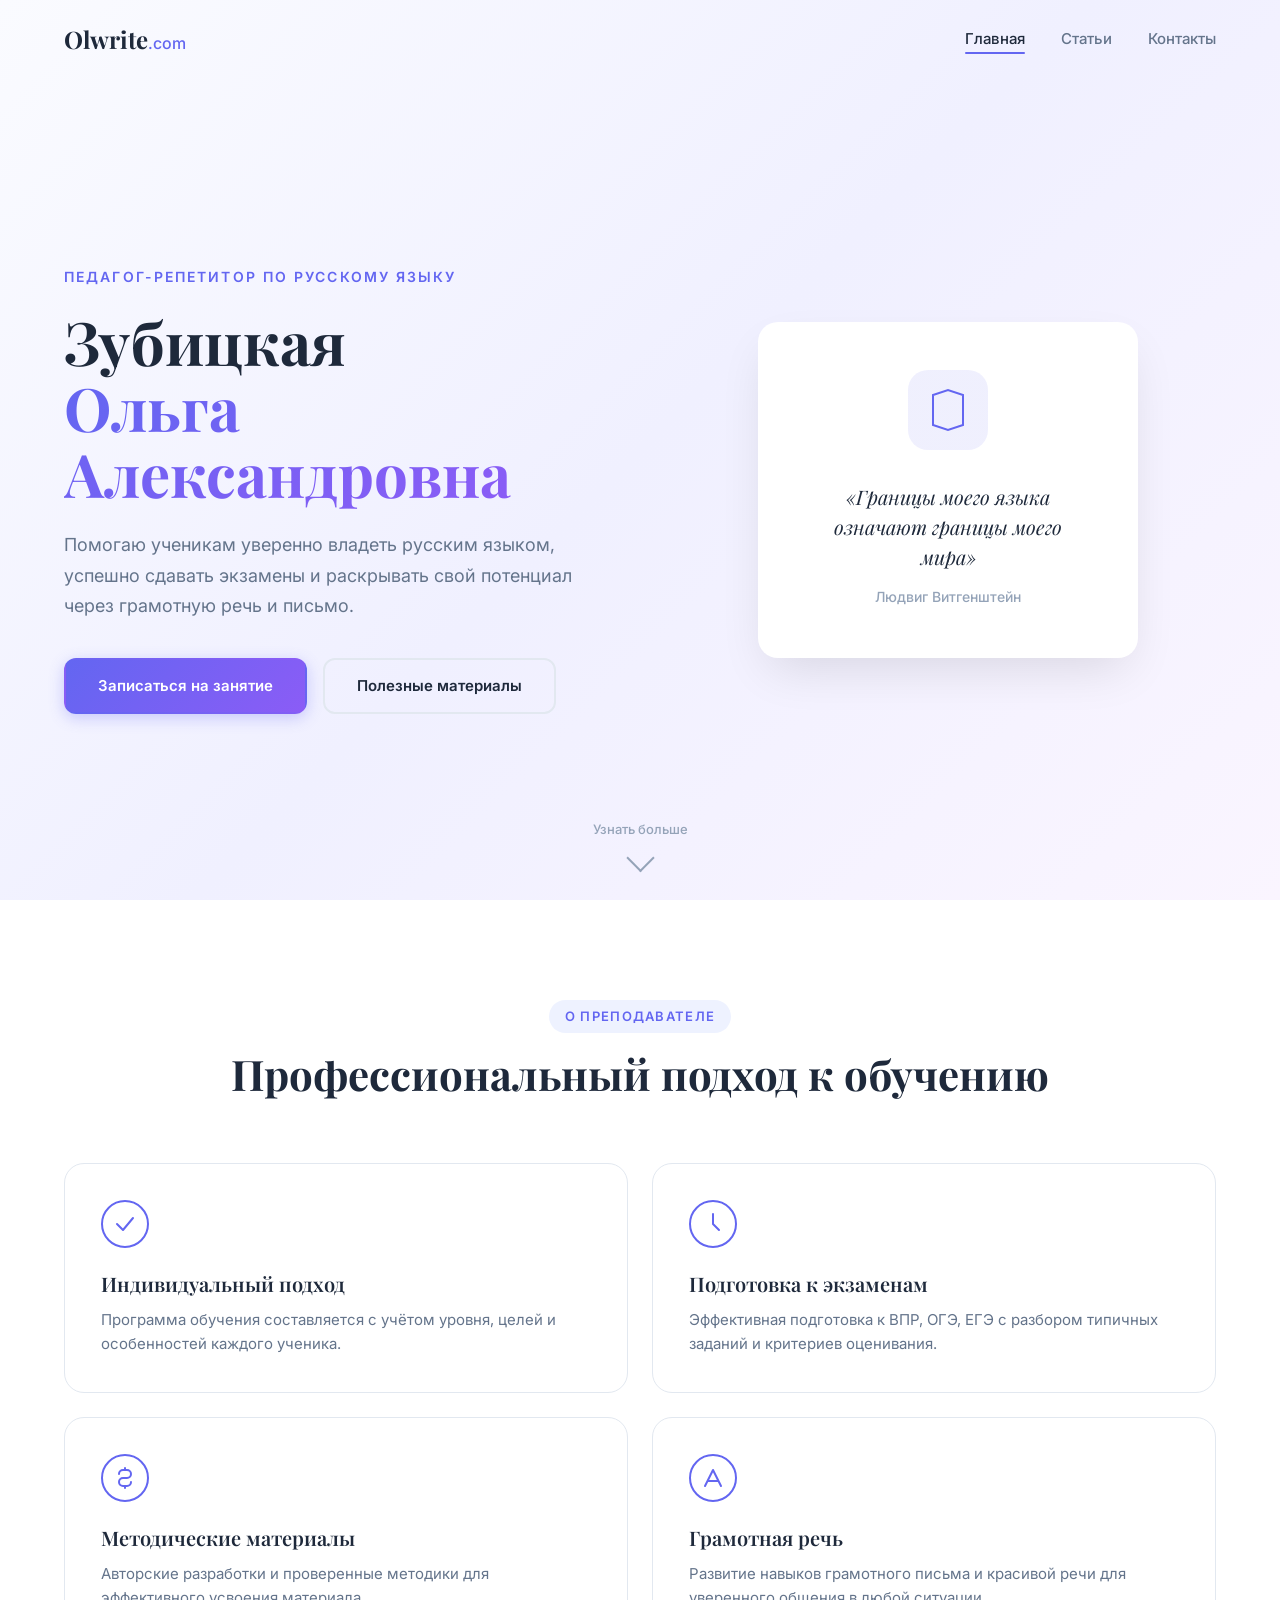
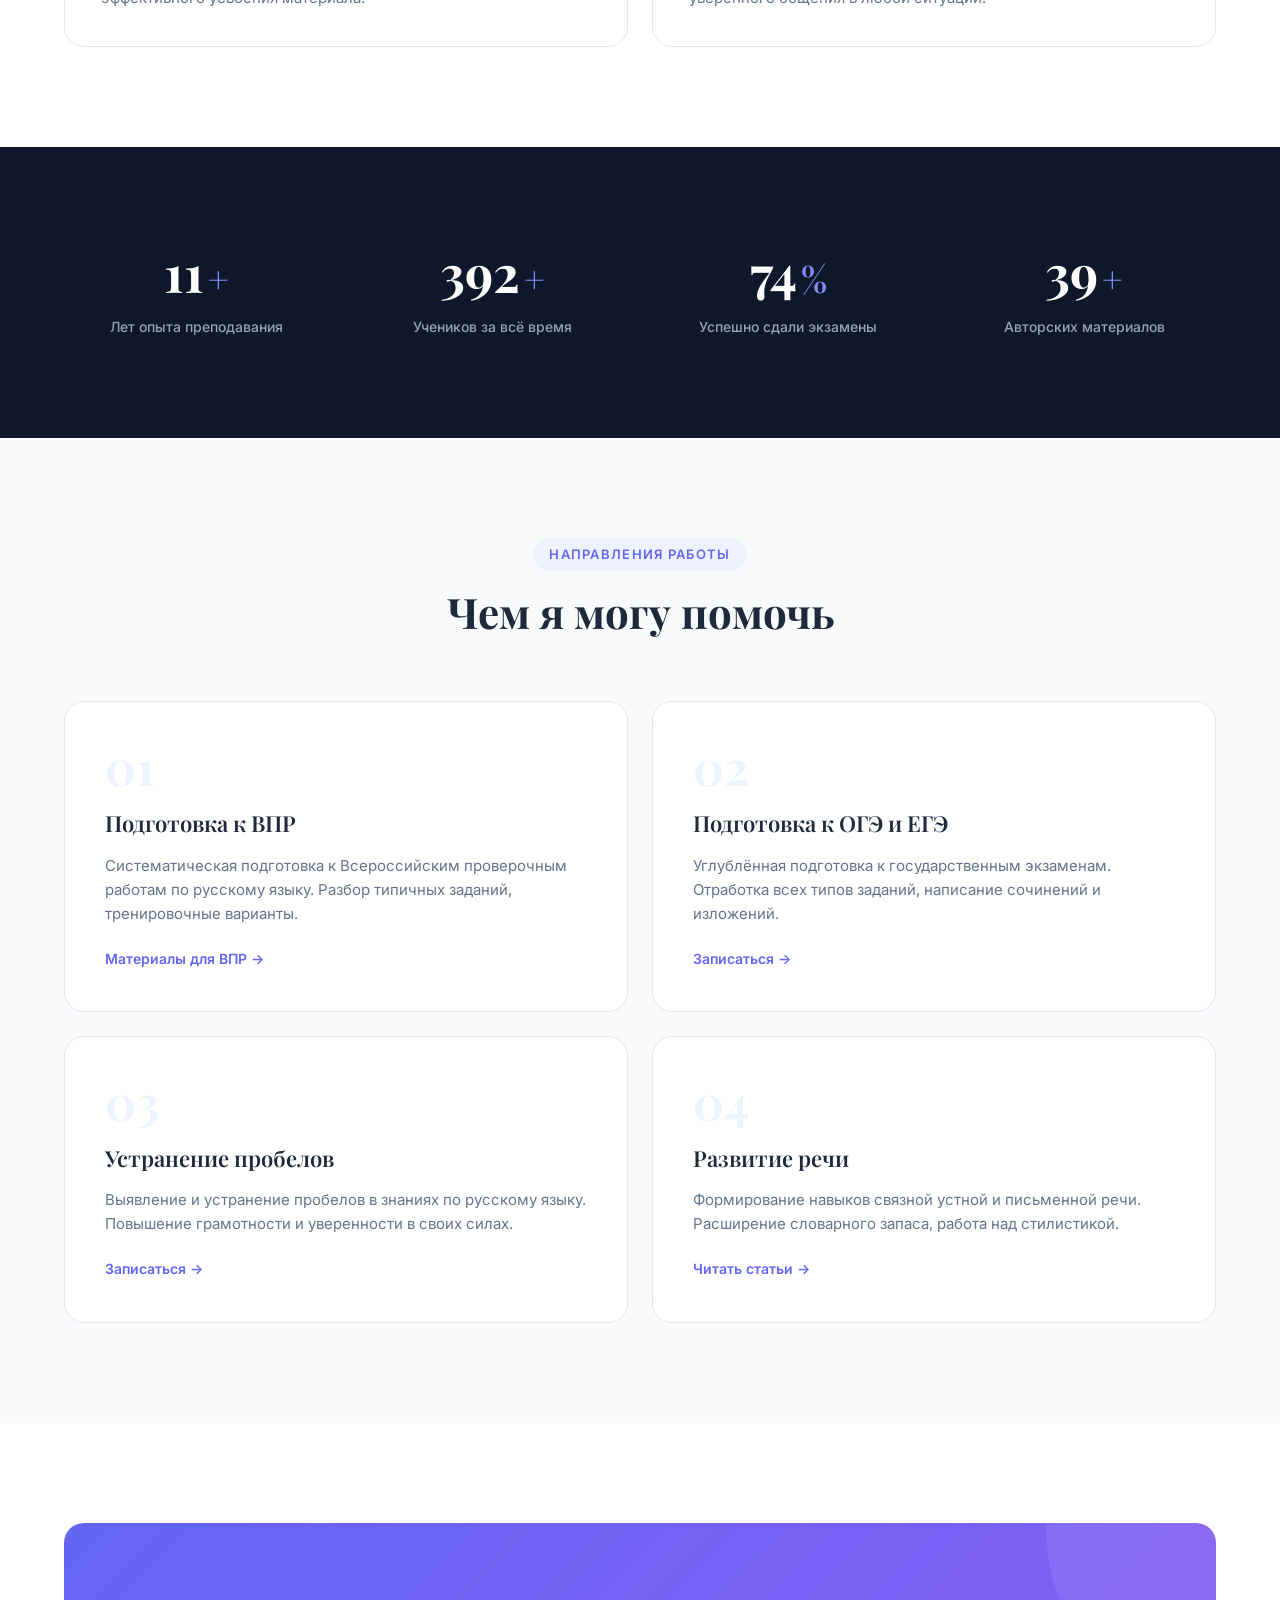
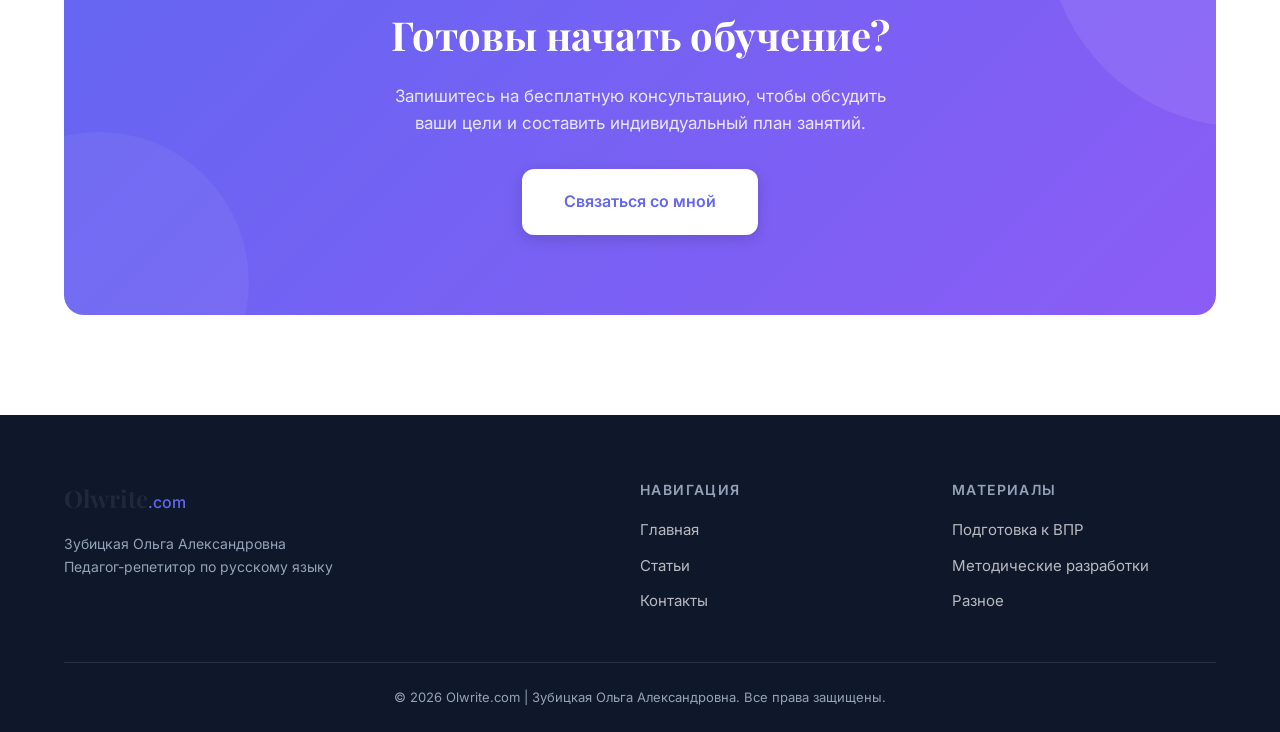
==== index.html @ feeeae1c "feat: create tutor website for Olwrite.com Landing page with hero section, about, services, stats, a" ====
<!DOCTYPE html>
<html lang="ru">
<head>
    <meta charset="UTF-8">
    <meta name="viewport" content="width=device-width, initial-scale=1.0">
    <title>Olwrite.com | Зубицкая Ольга Александровна — Репетитор по русскому языку</title>
    <meta name="description" content="Зубицкая Ольга Александровна — педагог-репетитор по русскому языку. Подготовка к ВПР, ОГЭ, ЕГЭ. Индивидуальный подход к каждому ученику.">
    <link rel="preconnect" href="https://fonts.googleapis.com">
    <link rel="preconnect" href="https://fonts.gstatic.com" crossorigin>
    <link href="https://fonts.googleapis.com/css2?family=Playfair+Display:wght@400;600;700&family=Inter:wght@300;400;500;600&display=swap" rel="stylesheet">
    <link rel="stylesheet" href="css/style.css">
</head>
<body>
    <!-- Navigation -->
    <nav class="navbar" id="navbar">
        <div class="container nav-container">
            <a href="index.html" class="logo">
                <span class="logo-text">Olwrite</span>
                <span class="logo-dot">.com</span>
            </a>
            <ul class="nav-links" id="navLinks">
                <li><a href="index.html" class="active">Главная</a></li>
                <li><a href="articles.html">Статьи</a></li>
                <li><a href="contacts.html">Контакты</a></li>
            </ul>
            <button class="burger" id="burger" aria-label="Открыть меню">
                <span></span>
                <span></span>
                <span></span>
            </button>
        </div>
    </nav>

    <!-- Hero Section -->
    <section class="hero">
        <div class="hero-particles" id="particles"></div>
        <div class="container hero-container">
            <div class="hero-content">
                <p class="hero-subtitle">Педагог-репетитор по русскому языку</p>
                <h1 class="hero-title">
                    Зубицкая<br>
                    <span class="hero-name-highlight">Ольга Александровна</span>
                </h1>
                <p class="hero-description">
                    Помогаю ученикам уверенно владеть русским языком, успешно сдавать экзамены и раскрывать свой потенциал через грамотную речь и письмо.
                </p>
                <div class="hero-buttons">
                    <a href="contacts.html" class="btn btn-primary">Записаться на занятие</a>
                    <a href="articles.html" class="btn btn-outline">Полезные материалы</a>
                </div>
            </div>
            <div class="hero-visual">
                <div class="hero-card">
                    <div class="hero-icon">
                        <svg viewBox="0 0 80 80" fill="none" xmlns="http://www.w3.org/2000/svg">
                            <rect width="80" height="80" rx="20" fill="url(#grad1)" opacity="0.1"/>
                            <path d="M25 55V25L40 20L55 25V55L40 60L25 55Z" stroke="url(#grad1)" stroke-width="2" fill="none"/>
                            <path d="M40 20V60" stroke="url(#grad1)" stroke-width="2"/>
                            <path d="M30 30H37" stroke="url(#grad1)" stroke-width="2" stroke-linecap="round"/>
                            <path d="M30 36H37" stroke="url(#grad1)" stroke-width="2" stroke-linecap="round"/>
                            <path d="M30 42H37" stroke="url(#grad1)" stroke-width="2" stroke-linecap="round"/>
                            <path d="M43 30H50" stroke="url(#grad1)" stroke-width="2" stroke-linecap="round"/>
                            <path d="M43 36H50" stroke="url(#grad1)" stroke-width="2" stroke-linecap="round"/>
                            <defs>
                                <linearGradient id="grad1" x1="0" y1="0" x2="80" y2="80">
                                    <stop offset="0%" stop-color="#6366f1"/>
                                    <stop offset="100%" stop-color="#8b5cf6"/>
                                </linearGradient>
                            </defs>
                        </svg>
                    </div>
                    <div class="hero-quote">
                        <p>&laquo;Границы моего языка означают границы моего мира&raquo;</p>
                        <cite>Людвиг Витгенштейн</cite>
                    </div>
                </div>
            </div>
        </div>
        <div class="hero-scroll">
            <span>Узнать больше</span>
            <div class="scroll-arrow"></div>
        </div>
    </section>

    <!-- About Section -->
    <section class="about section" id="about">
        <div class="container">
            <div class="section-header">
                <span class="section-tag">О преподавателе</span>
                <h2 class="section-title">Профессиональный подход к обучению</h2>
            </div>
            <div class="about-grid">
                <div class="about-card">
                    <div class="about-card-icon">
                        <svg viewBox="0 0 48 48" fill="none"><circle cx="24" cy="24" r="23" stroke="currentColor" stroke-width="2"/><path d="M16 24L22 30L32 18" stroke="currentColor" stroke-width="2" stroke-linecap="round" stroke-linejoin="round"/></svg>
                    </div>
                    <h3>Индивидуальный подход</h3>
                    <p>Программа обучения составляется с учётом уровня, целей и особенностей каждого ученика.</p>
                </div>
                <div class="about-card">
                    <div class="about-card-icon">
                        <svg viewBox="0 0 48 48" fill="none"><circle cx="24" cy="24" r="23" stroke="currentColor" stroke-width="2"/><path d="M24 14V24L30 30" stroke="currentColor" stroke-width="2" stroke-linecap="round" stroke-linejoin="round"/></svg>
                    </div>
                    <h3>Подготовка к экзаменам</h3>
                    <p>Эффективная подготовка к ВПР, ОГЭ, ЕГЭ с разбором типичных заданий и критериев оценивания.</p>
                </div>
                <div class="about-card">
                    <div class="about-card-icon">
                        <svg viewBox="0 0 48 48" fill="none"><circle cx="24" cy="24" r="23" stroke="currentColor" stroke-width="2"/><path d="M18 20C18 17.7909 19.7909 16 22 16H26C28.2091 16 30 17.7909 30 20C30 22.2091 28.2091 24 26 24H22C19.7909 24 18 25.7909 18 28C18 30.2091 19.7909 32 22 32H26C28.2091 32 30 30.2091 30 28" stroke="currentColor" stroke-width="2" stroke-linecap="round"/><path d="M24 14V16M24 32V34" stroke="currentColor" stroke-width="2" stroke-linecap="round"/></svg>
                    </div>
                    <h3>Методические материалы</h3>
                    <p>Авторские разработки и проверенные методики для эффективного усвоения материала.</p>
                </div>
                <div class="about-card">
                    <div class="about-card-icon">
                        <svg viewBox="0 0 48 48" fill="none"><circle cx="24" cy="24" r="23" stroke="currentColor" stroke-width="2"/><path d="M16 32L24 16L32 32" stroke="currentColor" stroke-width="2" stroke-linecap="round" stroke-linejoin="round"/><path d="M19 27H29" stroke="currentColor" stroke-width="2" stroke-linecap="round"/></svg>
                    </div>
                    <h3>Грамотная речь</h3>
                    <p>Развитие навыков грамотного письма и красивой речи для уверенного общения в любой ситуации.</p>
                </div>
            </div>
        </div>
    </section>

    <!-- Stats Section -->
    <section class="stats section">
        <div class="container">
            <div class="stats-grid">
                <div class="stat-item">
                    <span class="stat-number" data-target="15">0</span>
                    <span class="stat-suffix">+</span>
                    <p class="stat-label">Лет опыта преподавания</p>
                </div>
                <div class="stat-item">
                    <span class="stat-number" data-target="500">0</span>
                    <span class="stat-suffix">+</span>
                    <p class="stat-label">Учеников за всё время</p>
                </div>
                <div class="stat-item">
                    <span class="stat-number" data-target="95">0</span>
                    <span class="stat-suffix">%</span>
                    <p class="stat-label">Успешно сдали экзамены</p>
                </div>
                <div class="stat-item">
                    <span class="stat-number" data-target="50">0</span>
                    <span class="stat-suffix">+</span>
                    <p class="stat-label">Авторских материалов</p>
                </div>
            </div>
        </div>
    </section>

    <!-- Services Section -->
    <section class="services section" id="services">
        <div class="container">
            <div class="section-header">
                <span class="section-tag">Направления работы</span>
                <h2 class="section-title">Чем я могу помочь</h2>
            </div>
            <div class="services-grid">
                <div class="service-card">
                    <div class="service-number">01</div>
                    <h3>Подготовка к ВПР</h3>
                    <p>Систематическая подготовка к Всероссийским проверочным работам по русскому языку. Разбор типичных заданий, тренировочные варианты.</p>
                    <a href="articles.html?category=vpr" class="service-link">Материалы для ВПР &rarr;</a>
                </div>
                <div class="service-card">
                    <div class="service-number">02</div>
                    <h3>Подготовка к ОГЭ и ЕГЭ</h3>
                    <p>Углублённая подготовка к государственным экзаменам. Отработка всех типов заданий, написание сочинений и изложений.</p>
                    <a href="contacts.html" class="service-link">Записаться &rarr;</a>
                </div>
                <div class="service-card">
                    <div class="service-number">03</div>
                    <h3>Устранение пробелов</h3>
                    <p>Выявление и устранение пробелов в знаниях по русскому языку. Повышение грамотности и уверенности в своих силах.</p>
                    <a href="contacts.html" class="service-link">Записаться &rarr;</a>
                </div>
                <div class="service-card">
                    <div class="service-number">04</div>
                    <h3>Развитие речи</h3>
                    <p>Формирование навыков связной устной и письменной речи. Расширение словарного запаса, работа над стилистикой.</p>
                    <a href="articles.html" class="service-link">Читать статьи &rarr;</a>
                </div>
            </div>
        </div>
    </section>

    <!-- CTA Section -->
    <section class="cta section">
        <div class="container">
            <div class="cta-card">
                <h2>Готовы начать обучение?</h2>
                <p>Запишитесь на бесплатную консультацию, чтобы обсудить ваши цели и составить индивидуальный план занятий.</p>
                <a href="contacts.html" class="btn btn-primary btn-lg">Связаться со мной</a>
            </div>
        </div>
    </section>

    <!-- Footer -->
    <footer class="footer">
        <div class="container">
            <div class="footer-grid">
                <div class="footer-brand">
                    <a href="index.html" class="logo">
                        <span class="logo-text">Olwrite</span>
                        <span class="logo-dot">.com</span>
                    </a>
                    <p>Зубицкая Ольга Александровна<br>Педагог-репетитор по русскому языку</p>
                </div>
                <div class="footer-links">
                    <h4>Навигация</h4>
                    <ul>
                        <li><a href="index.html">Главная</a></li>
                        <li><a href="articles.html">Статьи</a></li>
                        <li><a href="contacts.html">Контакты</a></li>
                    </ul>
                </div>
                <div class="footer-links">
                    <h4>Материалы</h4>
                    <ul>
                        <li><a href="articles.html?category=vpr">Подготовка к ВПР</a></li>
                        <li><a href="articles.html?category=methods">Методические разработки</a></li>
                        <li><a href="articles.html?category=other">Разное</a></li>
                    </ul>
                </div>
            </div>
            <div class="footer-bottom">
                <p>&copy; 2026 Olwrite.com | Зубицкая Ольга Александровна. Все права защищены.</p>
            </div>
        </div>
    </footer>

    <script src="js/main.js"></script>
</body>
</html>
---- css/style.css ----
/* ===== CSS Variables ===== */
:root {
    --primary: #6366f1;
    --primary-dark: #4f46e5;
    --primary-light: #818cf8;
    --primary-bg: #eef2ff;
    --accent: #8b5cf6;
    --text: #1e293b;
    --text-secondary: #64748b;
    --text-light: #94a3b8;
    --bg: #ffffff;
    --bg-alt: #f8fafc;
    --bg-dark: #0f172a;
    --border: #e2e8f0;
    --border-light: #f1f5f9;
    --shadow-sm: 0 1px 2px rgba(0, 0, 0, 0.05);
    --shadow: 0 4px 6px -1px rgba(0, 0, 0, 0.07), 0 2px 4px -2px rgba(0, 0, 0, 0.05);
    --shadow-md: 0 10px 25px -3px rgba(0, 0, 0, 0.08), 0 4px 6px -4px rgba(0, 0, 0, 0.05);
    --shadow-lg: 0 20px 50px -12px rgba(0, 0, 0, 0.12);
    --radius: 12px;
    --radius-lg: 20px;
    --transition: 0.3s cubic-bezier(0.4, 0, 0.2, 1);
    --font-display: 'Playfair Display', Georgia, serif;
    --font-body: 'Inter', -apple-system, BlinkMacSystemFont, sans-serif;
}

/* ===== Reset & Base ===== */
*,
*::before,
*::after {
    margin: 0;
    padding: 0;
    box-sizing: border-box;
}

html {
    scroll-behavior: smooth;
    -webkit-font-smoothing: antialiased;
    -moz-osx-font-smoothing: grayscale;
}

body {
    font-family: var(--font-body);
    font-size: 16px;
    line-height: 1.6;
    color: var(--text);
    background: var(--bg);
    overflow-x: hidden;
}

a {
    text-decoration: none;
    color: inherit;
    transition: color var(--transition);
}

ul {
    list-style: none;
}

img {
    max-width: 100%;
    display: block;
}

/* ===== Container ===== */
.container {
    max-width: 1200px;
    margin: 0 auto;
    padding: 0 24px;
}

.section {
    padding: 100px 0;
}

/* ===== Section Header ===== */
.section-header {
    text-align: center;
    margin-bottom: 64px;
}

.section-tag {
    display: inline-block;
    font-size: 13px;
    font-weight: 600;
    letter-spacing: 0.1em;
    text-transform: uppercase;
    color: var(--primary);
    background: var(--primary-bg);
    padding: 6px 16px;
    border-radius: 100px;
    margin-bottom: 16px;
}

.section-title {
    font-family: var(--font-display);
    font-size: clamp(28px, 4vw, 42px);
    font-weight: 700;
    color: var(--text);
    line-height: 1.2;
}

/* ===== Navbar ===== */
.navbar {
    position: fixed;
    top: 0;
    left: 0;
    right: 0;
    z-index: 1000;
    padding: 20px 0;
    transition: all var(--transition);
}

.navbar.scrolled {
    background: rgba(255, 255, 255, 0.95);
    backdrop-filter: blur(20px);
    padding: 12px 0;
    box-shadow: var(--shadow-sm);
}

.nav-container {
    display: flex;
    align-items: center;
    justify-content: space-between;
}

.logo {
    display: flex;
    align-items: baseline;
    gap: 0;
}

.logo-text {
    font-family: var(--font-display);
    font-size: 24px;
    font-weight: 700;
    color: var(--text);
}

.logo-dot {
    font-family: var(--font-body);
    font-size: 16px;
    font-weight: 500;
    color: var(--primary);
}

.nav-links {
    display: flex;
    align-items: center;
    gap: 36px;
}

.nav-links a {
    font-size: 15px;
    font-weight: 500;
    color: var(--text-secondary);
    position: relative;
    padding: 4px 0;
}

.nav-links a::after {
    content: '';
    position: absolute;
    bottom: -2px;
    left: 0;
    width: 0;
    height: 2px;
    background: var(--primary);
    border-radius: 1px;
    transition: width var(--transition);
}

.nav-links a:hover,
.nav-links a.active {
    color: var(--text);
}

.nav-links a:hover::after,
.nav-links a.active::after {
    width: 100%;
}

.burger {
    display: none;
    flex-direction: column;
    gap: 5px;
    background: none;
    border: none;
    cursor: pointer;
    padding: 4px;
}

.burger span {
    display: block;
    width: 24px;
    height: 2px;
    background: var(--text);
    border-radius: 1px;
    transition: all var(--transition);
}

.burger.active span:nth-child(1) {
    transform: rotate(45deg) translate(5px, 5px);
}

.burger.active span:nth-child(2) {
    opacity: 0;
}

.burger.active span:nth-child(3) {
    transform: rotate(-45deg) translate(5px, -5px);
}

/* ===== Hero ===== */
.hero {
    min-height: 100vh;
    display: flex;
    flex-direction: column;
    justify-content: center;
    position: relative;
    overflow: hidden;
    background: linear-gradient(135deg, #fafbff 0%, #f0f0ff 50%, #faf5ff 100%);
}

.hero-particles {
    position: absolute;
    inset: 0;
    pointer-events: none;
}

.hero-container {
    display: grid;
    grid-template-columns: 1fr 1fr;
    gap: 80px;
    align-items: center;
    padding-top: 80px;
}

.hero-subtitle {
    font-size: 14px;
    font-weight: 600;
    letter-spacing: 0.15em;
    text-transform: uppercase;
    color: var(--primary);
    margin-bottom: 20px;
}

.hero-title {
    font-family: var(--font-display);
    font-size: clamp(36px, 5vw, 60px);
    font-weight: 700;
    line-height: 1.1;
    color: var(--text);
    margin-bottom: 24px;
}

.hero-name-highlight {
    background: linear-gradient(135deg, var(--primary), var(--accent));
    -webkit-background-clip: text;
    -webkit-text-fill-color: transparent;
    background-clip: text;
}

.hero-description {
    font-size: 18px;
    line-height: 1.7;
    color: var(--text-secondary);
    max-width: 520px;
    margin-bottom: 36px;
}

.hero-buttons {
    display: flex;
    gap: 16px;
    flex-wrap: wrap;
}

/* Hero Visual */
.hero-visual {
    display: flex;
    justify-content: center;
    align-items: center;
}

.hero-card {
    background: var(--bg);
    border-radius: var(--radius-lg);
    padding: 48px;
    box-shadow: var(--shadow-lg);
    text-align: center;
    max-width: 380px;
    position: relative;
}

.hero-card::before {
    content: '';
    position: absolute;
    inset: -2px;
    border-radius: calc(var(--radius-lg) + 2px);
    background: linear-gradient(135deg, var(--primary-light), var(--accent), var(--primary));
    z-index: -1;
    opacity: 0.2;
}

.hero-icon {
    margin-bottom: 24px;
}

.hero-icon svg {
    width: 80px;
    height: 80px;
    margin: 0 auto;
}

.hero-quote p {
    font-family: var(--font-display);
    font-size: 20px;
    font-style: italic;
    color: var(--text);
    line-height: 1.5;
    margin-bottom: 12px;
}

.hero-quote cite {
    font-style: normal;
    font-size: 14px;
    color: var(--text-light);
    font-weight: 500;
}

.hero-scroll {
    position: absolute;
    bottom: 32px;
    left: 50%;
    transform: translateX(-50%);
    display: flex;
    flex-direction: column;
    align-items: center;
    gap: 8px;
    color: var(--text-light);
    font-size: 13px;
    font-weight: 500;
}

.scroll-arrow {
    width: 20px;
    height: 20px;
    border-right: 2px solid var(--text-light);
    border-bottom: 2px solid var(--text-light);
    transform: rotate(45deg);
    animation: scrollBounce 2s infinite;
}

@keyframes scrollBounce {
    0%, 100% { transform: rotate(45deg) translateY(0); opacity: 1; }
    50% { transform: rotate(45deg) translateY(6px); opacity: 0.5; }
}

/* ===== Buttons ===== */
.btn {
    display: inline-flex;
    align-items: center;
    justify-content: center;
    padding: 14px 32px;
    font-size: 15px;
    font-weight: 600;
    border-radius: var(--radius);
    border: 2px solid transparent;
    cursor: pointer;
    transition: all var(--transition);
    font-family: var(--font-body);
}

.btn-primary {
    background: linear-gradient(135deg, var(--primary), var(--accent));
    color: #fff;
    border-color: transparent;
    box-shadow: 0 4px 15px rgba(99, 102, 241, 0.3);
}

.btn-primary:hover {
    transform: translateY(-2px);
    box-shadow: 0 8px 25px rgba(99, 102, 241, 0.4);
}

.btn-outline {
    background: transparent;
    color: var(--text);
    border-color: var(--border);
}

.btn-outline:hover {
    border-color: var(--primary);
    color: var(--primary);
    background: var(--primary-bg);
}

.btn-lg {
    padding: 18px 40px;
    font-size: 16px;
}

.btn-full {
    width: 100%;
}

/* ===== About Section ===== */
.about-grid {
    display: grid;
    grid-template-columns: repeat(2, 1fr);
    gap: 24px;
}

.about-card {
    background: var(--bg);
    border: 1px solid var(--border);
    border-radius: var(--radius-lg);
    padding: 36px;
    transition: all var(--transition);
}

.about-card:hover {
    border-color: var(--primary-light);
    box-shadow: var(--shadow-md);
    transform: translateY(-4px);
}

.about-card-icon {
    width: 48px;
    height: 48px;
    color: var(--primary);
    margin-bottom: 20px;
}

.about-card-icon svg {
    width: 100%;
    height: 100%;
}

.about-card h3 {
    font-family: var(--font-display);
    font-size: 20px;
    font-weight: 600;
    margin-bottom: 8px;
    color: var(--text);
}

.about-card p {
    font-size: 15px;
    color: var(--text-secondary);
    line-height: 1.6;
}

/* ===== Stats Section ===== */
.stats {
    background: var(--bg-dark);
    padding: 80px 0;
}

.stats-grid {
    display: grid;
    grid-template-columns: repeat(4, 1fr);
    gap: 32px;
    text-align: center;
}

.stat-item {
    padding: 20px;
}

.stat-number {
    font-family: var(--font-display);
    font-size: clamp(36px, 4vw, 56px);
    font-weight: 700;
    color: #fff;
    line-height: 1;
}

.stat-suffix {
    font-family: var(--font-display);
    font-size: clamp(24px, 3vw, 36px);
    font-weight: 700;
    color: var(--primary-light);
}

.stat-label {
    font-size: 14px;
    color: var(--text-light);
    margin-top: 8px;
    font-weight: 500;
}

/* ===== Services Section ===== */
.services {
    background: var(--bg-alt);
}

.services-grid {
    display: grid;
    grid-template-columns: repeat(2, 1fr);
    gap: 24px;
}

.service-card {
    background: var(--bg);
    border-radius: var(--radius-lg);
    padding: 40px;
    position: relative;
    overflow: hidden;
    transition: all var(--transition);
    border: 1px solid var(--border);
}

.service-card:hover {
    box-shadow: var(--shadow-md);
    transform: translateY(-4px);
    border-color: var(--primary-light);
}

.service-number {
    font-family: var(--font-display);
    font-size: 48px;
    font-weight: 700;
    color: var(--primary-bg);
    line-height: 1;
    margin-bottom: 16px;
}

.service-card:hover .service-number {
    color: var(--primary-light);
}

.service-card h3 {
    font-family: var(--font-display);
    font-size: 22px;
    font-weight: 600;
    margin-bottom: 12px;
    color: var(--text);
}

.service-card p {
    font-size: 15px;
    color: var(--text-secondary);
    line-height: 1.6;
    margin-bottom: 20px;
}

.service-link {
    font-size: 14px;
    font-weight: 600;
    color: var(--primary);
    transition: color var(--transition);
}

.service-link:hover {
    color: var(--primary-dark);
}

/* ===== CTA Section ===== */
.cta {
    padding: 100px 0;
}

.cta-card {
    background: linear-gradient(135deg, var(--primary), var(--accent));
    border-radius: var(--radius-lg);
    padding: 80px;
    text-align: center;
    position: relative;
    overflow: hidden;
}

.cta-card::before {
    content: '';
    position: absolute;
    top: -50%;
    right: -20%;
    width: 400px;
    height: 400px;
    background: rgba(255, 255, 255, 0.08);
    border-radius: 50%;
}

.cta-card::after {
    content: '';
    position: absolute;
    bottom: -30%;
    left: -10%;
    width: 300px;
    height: 300px;
    background: rgba(255, 255, 255, 0.05);
    border-radius: 50%;
}

.cta-card h2 {
    font-family: var(--font-display);
    font-size: clamp(28px, 4vw, 40px);
    font-weight: 700;
    color: #fff;
    margin-bottom: 16px;
    position: relative;
    z-index: 1;
}

.cta-card p {
    font-size: 17px;
    color: rgba(255, 255, 255, 0.85);
    max-width: 500px;
    margin: 0 auto 32px;
    position: relative;
    z-index: 1;
}

.cta-card .btn-primary {
    background: #fff;
    color: var(--primary);
    box-shadow: 0 4px 15px rgba(0, 0, 0, 0.15);
    position: relative;
    z-index: 1;
}

.cta-card .btn-primary:hover {
    transform: translateY(-2px);
    box-shadow: 0 8px 25px rgba(0, 0, 0, 0.2);
}

/* ===== Page Header ===== */
.page-header {
    padding: 160px 0 60px;
    background: linear-gradient(135deg, #fafbff 0%, #f0f0ff 50%, #faf5ff 100%);
    text-align: center;
}

.page-title {
    font-family: var(--font-display);
    font-size: clamp(32px, 5vw, 52px);
    font-weight: 700;
    color: var(--text);
    margin-bottom: 16px;
}

.page-description {
    font-size: 18px;
    color: var(--text-secondary);
    max-width: 600px;
    margin: 0 auto;
}

/* ===== Filter Bar ===== */
.filter-bar {
    display: flex;
    gap: 8px;
    flex-wrap: wrap;
    justify-content: center;
    margin-bottom: 48px;
}

.filter-btn {
    padding: 10px 24px;
    font-size: 14px;
    font-weight: 500;
    border: 1px solid var(--border);
    border-radius: 100px;
    background: var(--bg);
    color: var(--text-secondary);
    cursor: pointer;
    transition: all var(--transition);
    font-family: var(--font-body);
}

.filter-btn:hover {
    border-color: var(--primary-light);
    color: var(--primary);
}

.filter-btn.active {
    background: var(--primary);
    color: #fff;
    border-color: var(--primary);
}

/* ===== Articles Grid ===== */
.articles-grid {
    display: grid;
    grid-template-columns: repeat(3, 1fr);
    gap: 24px;
}

.article-card {
    background: var(--bg);
    border: 1px solid var(--border);
    border-radius: var(--radius-lg);
    overflow: hidden;
    transition: all var(--transition);
}

.article-card:hover {
    box-shadow: var(--shadow-md);
    transform: translateY(-4px);
    border-color: var(--primary-light);
}

.article-card.hidden {
    display: none;
}

.article-card-image {
    height: 180px;
    background: linear-gradient(135deg, var(--primary-bg), #faf5ff);
    display: flex;
    align-items: center;
    justify-content: center;
}

.article-placeholder-icon {
    width: 48px;
    height: 48px;
    color: var(--primary-light);
}

.article-placeholder-icon svg {
    width: 100%;
    height: 100%;
}

.article-card-body {
    padding: 24px;
}

.article-tag {
    display: inline-block;
    font-size: 12px;
    font-weight: 600;
    padding: 4px 12px;
    border-radius: 100px;
    margin-bottom: 12px;
}

.tag-vpr {
    background: #dbeafe;
    color: #1d4ed8;
}

.tag-methods {
    background: #dcfce7;
    color: #15803d;
}

.tag-other {
    background: #fef3c7;
    color: #b45309;
}

.article-card-body h3 {
    font-family: var(--font-display);
    font-size: 18px;
    font-weight: 600;
    margin-bottom: 8px;
    line-height: 1.3;
    color: var(--text);
}

.article-card-body p {
    font-size: 14px;
    color: var(--text-secondary);
    line-height: 1.6;
    margin-bottom: 16px;
}

.article-meta {
    display: flex;
    justify-content: space-between;
    font-size: 13px;
    color: var(--text-light);
}

/* Articles Empty */
.articles-empty {
    text-align: center;
    padding: 80px 0;
}

.empty-icon {
    width: 64px;
    height: 64px;
    color: var(--text-light);
    margin: 0 auto 16px;
}

.articles-empty p {
    font-size: 16px;
    color: var(--text-secondary);
}

/* ===== Contacts ===== */
.contacts-grid {
    display: grid;
    grid-template-columns: 1fr 1fr;
    gap: 48px;
    align-items: start;
}

.contact-info {
    display: flex;
    flex-direction: column;
    gap: 20px;
}

.contact-card {
    display: flex;
    gap: 20px;
    padding: 28px;
    background: var(--bg-alt);
    border-radius: var(--radius);
    border: 1px solid var(--border-light);
    transition: all var(--transition);
}

.contact-card:hover {
    border-color: var(--primary-light);
    box-shadow: var(--shadow);
}

.contact-card-icon {
    width: 48px;
    height: 48px;
    min-width: 48px;
    color: var(--primary);
}

.contact-card-icon svg {
    width: 100%;
    height: 100%;
}

.contact-card h3 {
    font-size: 16px;
    font-weight: 600;
    margin-bottom: 4px;
    color: var(--text);
}

.contact-card p {
    font-size: 15px;
    color: var(--text-secondary);
}

.contact-link {
    font-size: 15px;
    color: var(--primary);
    font-weight: 500;
}

.contact-link:hover {
    color: var(--primary-dark);
}

.contact-note {
    font-size: 13px !important;
    color: var(--text-light) !important;
    margin-top: 2px;
}

/* Contact Form */
.contact-form-wrapper {
    background: var(--bg);
    border: 1px solid var(--border);
    border-radius: var(--radius-lg);
    padding: 40px;
}

.contact-form-wrapper h2 {
    font-family: var(--font-display);
    font-size: 28px;
    font-weight: 700;
    margin-bottom: 8px;
}

.form-subtitle {
    font-size: 15px;
    color: var(--text-secondary);
    margin-bottom: 32px;
}

.form-group {
    margin-bottom: 20px;
}

.form-row {
    display: grid;
    grid-template-columns: 1fr 1fr;
    gap: 16px;
}

.form-group label {
    display: block;
    font-size: 14px;
    font-weight: 500;
    color: var(--text);
    margin-bottom: 6px;
}

.form-group input,
.form-group select,
.form-group textarea {
    width: 100%;
    padding: 12px 16px;
    font-size: 15px;
    font-family: var(--font-body);
    color: var(--text);
    background: var(--bg-alt);
    border: 1px solid var(--border);
    border-radius: var(--radius);
    transition: all var(--transition);
    outline: none;
}

.form-group input:focus,
.form-group select:focus,
.form-group textarea:focus {
    border-color: var(--primary);
    box-shadow: 0 0 0 3px var(--primary-bg);
}

.form-group textarea {
    resize: vertical;
    min-height: 100px;
}

.form-group select {
    cursor: pointer;
    appearance: none;
    background-image: url("data:image/svg+xml,%3Csvg xmlns='http://www.w3.org/2000/svg' width='16' height='16' viewBox='0 0 16 16'%3E%3Cpath fill='%2364748b' d='M4 6l4 4 4-4'/%3E%3C/svg%3E");
    background-repeat: no-repeat;
    background-position: right 12px center;
    padding-right: 36px;
}

.form-success {
    text-align: center;
    padding: 40px 0;
}

.success-icon {
    width: 64px;
    height: 64px;
    color: #22c55e;
    margin: 0 auto 16px;
}

.success-icon svg {
    width: 100%;
    height: 100%;
}

.form-success h3 {
    font-family: var(--font-display);
    font-size: 24px;
    margin-bottom: 8px;
}

.form-success p {
    color: var(--text-secondary);
}

/* ===== Footer ===== */
.footer {
    background: var(--bg-dark);
    color: #fff;
    padding: 64px 0 0;
}

.footer-grid {
    display: grid;
    grid-template-columns: 2fr 1fr 1fr;
    gap: 48px;
    padding-bottom: 48px;
    border-bottom: 1px solid rgba(255, 255, 255, 0.1);
}

.footer-brand p {
    font-size: 14px;
    color: var(--text-light);
    margin-top: 16px;
    line-height: 1.6;
}

.footer-links h4 {
    font-size: 14px;
    font-weight: 600;
    text-transform: uppercase;
    letter-spacing: 0.1em;
    color: var(--text-light);
    margin-bottom: 16px;
}

.footer-links ul {
    display: flex;
    flex-direction: column;
    gap: 10px;
}

.footer-links a {
    font-size: 15px;
    color: rgba(255, 255, 255, 0.7);
    transition: color var(--transition);
}

.footer-links a:hover {
    color: #fff;
}

.footer-bottom {
    padding: 24px 0;
    text-align: center;
}

.footer-bottom p {
    font-size: 13px;
    color: var(--text-light);
}

/* ===== Animations ===== */
.fade-in {
    opacity: 0;
    transform: translateY(30px);
    transition: opacity 0.6s ease-out, transform 0.6s ease-out;
}

.fade-in.visible {
    opacity: 1;
    transform: translateY(0);
}

/* ===== Responsive ===== */
@media (max-width: 1024px) {
    .hero-container {
        grid-template-columns: 1fr;
        gap: 48px;
        text-align: center;
    }

    .hero-description {
        margin-left: auto;
        margin-right: auto;
    }

    .hero-buttons {
        justify-content: center;
    }

    .stats-grid {
        grid-template-columns: repeat(2, 1fr);
    }

    .articles-grid {
        grid-template-columns: repeat(2, 1fr);
    }

    .contacts-grid {
        grid-template-columns: 1fr;
    }

    .footer-grid {
        grid-template-columns: 1fr 1fr;
    }
}

@media (max-width: 768px) {
    .section {
        padding: 64px 0;
    }

    .nav-links {
        position: fixed;
        top: 0;
        right: -100%;
        width: 280px;
        height: 100vh;
        background: var(--bg);
        flex-direction: column;
        justify-content: center;
        gap: 24px;
        padding: 40px;
        box-shadow: var(--shadow-lg);
        transition: right var(--transition);
    }

    .nav-links.open {
        right: 0;
    }

    .nav-links a {
        font-size: 18px;
    }

    .burger {
        display: flex;
        z-index: 1001;
    }

    .about-grid {
        grid-template-columns: 1fr;
    }

    .services-grid {
        grid-template-columns: 1fr;
    }

    .articles-grid {
        grid-template-columns: 1fr;
    }

    .stats-grid {
        grid-template-columns: repeat(2, 1fr);
        gap: 16px;
    }

    .cta-card {
        padding: 48px 24px;
    }

    .hero-card {
        padding: 32px;
    }

    .hero-scroll {
        display: none;
    }

    .filter-bar {
        gap: 6px;
    }

    .filter-btn {
        padding: 8px 16px;
        font-size: 13px;
    }

    .form-row {
        grid-template-columns: 1fr;
    }

    .footer-grid {
        grid-template-columns: 1fr;
        gap: 32px;
    }

    .contact-form-wrapper {
        padding: 28px;
    }

    .page-header {
        padding: 120px 0 40px;
    }
}

@media (max-width: 480px) {
    .hero-title {
        font-size: 32px;
    }

    .hero-buttons {
        flex-direction: column;
        align-items: center;
    }

    .btn {
        width: 100%;
        text-align: center;
    }

    .stats-grid {
        grid-template-columns: 1fr 1fr;
    }

    .stat-item {
        padding: 12px;
    }
}
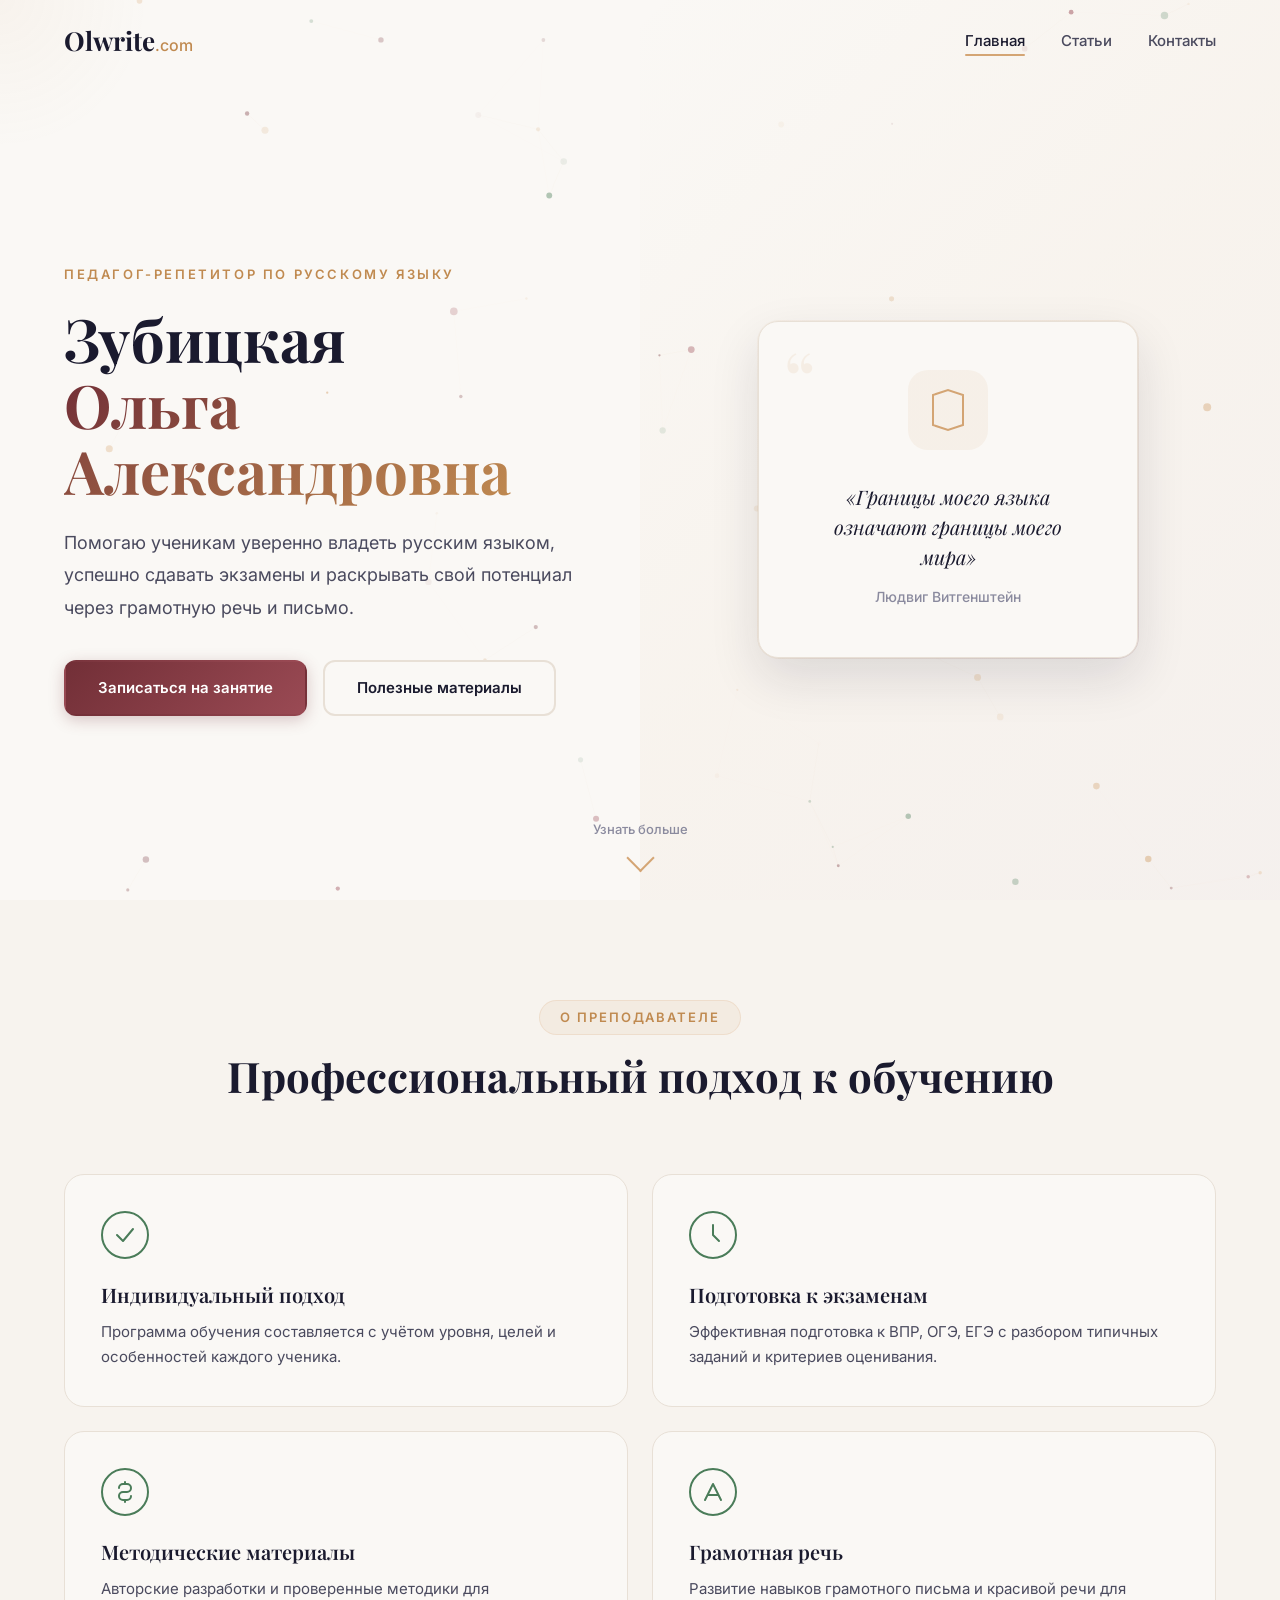
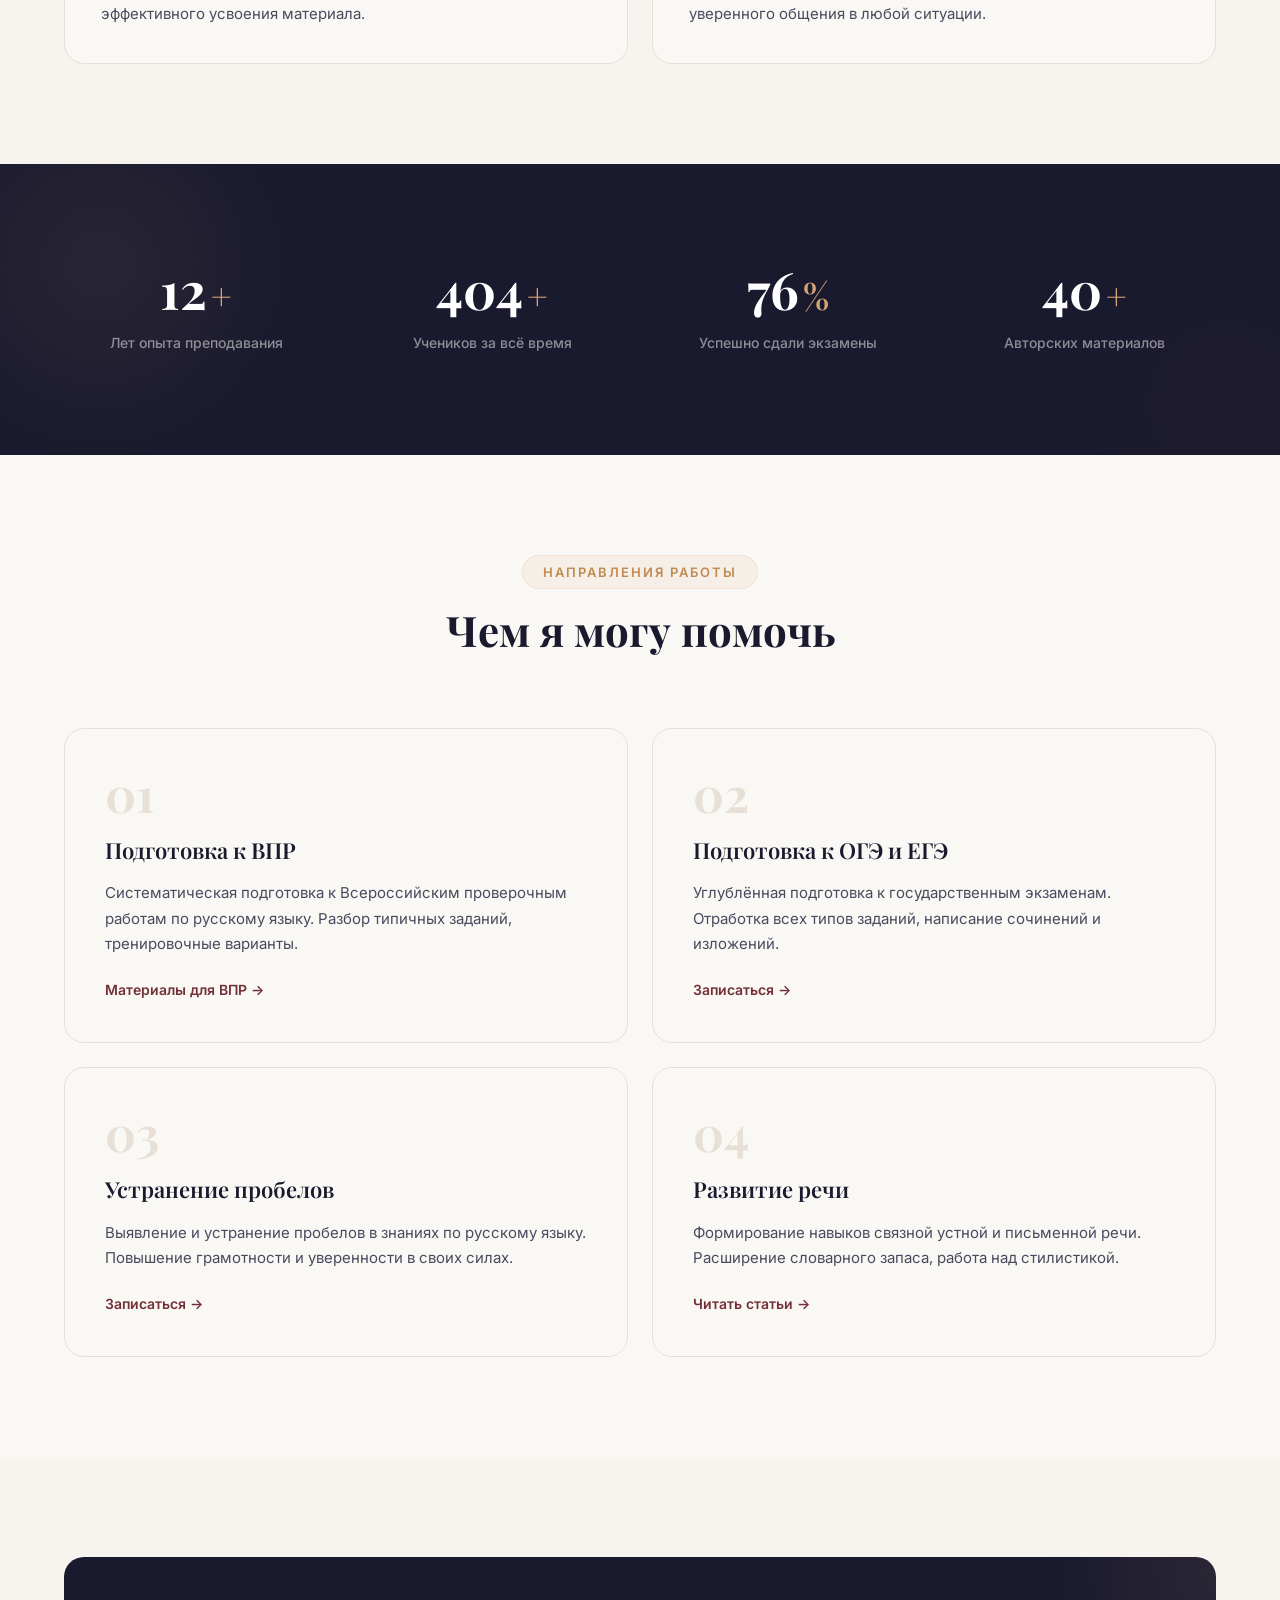
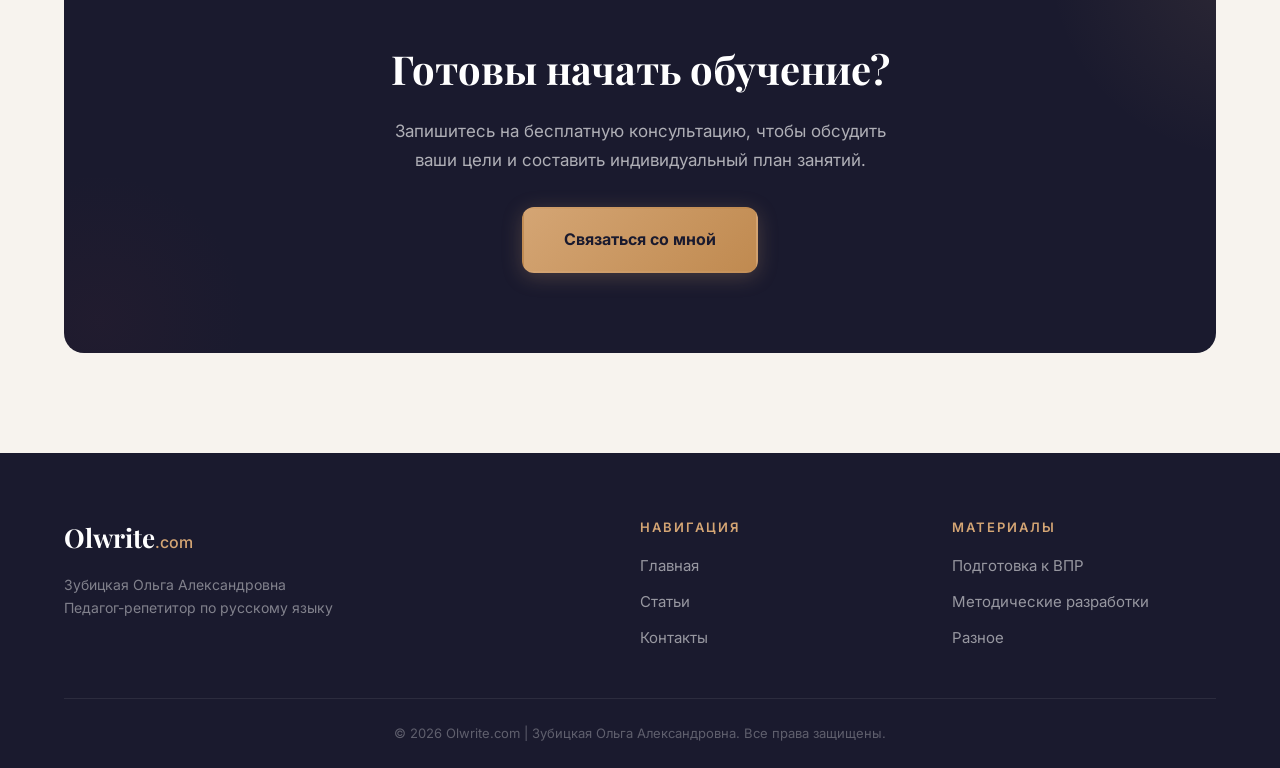
==== commit e2980acb: "redesign: literary club palette with cursor-reactive particles New color scheme: cream (#faf8f5), da" ====
--- a/index.html
+++ b/index.html
@@ -63,8 +63,8 @@
                             <path d="M43 36H50" stroke="url(#grad1)" stroke-width="2" stroke-linecap="round"/>
                             <defs>
                                 <linearGradient id="grad1" x1="0" y1="0" x2="80" y2="80">
-                                    <stop offset="0%" stop-color="#6366f1"/>
-                                    <stop offset="100%" stop-color="#8b5cf6"/>
+                                    <stop offset="0%" stop-color="#d4a574"/>
+                                    <stop offset="100%" stop-color="#722f37"/>
                                 </linearGradient>
                             </defs>
                         </svg>
--- a/css/style.css
+++ b/css/style.css
@@ -1,22 +1,29 @@
-/* ===== CSS Variables ===== */
+/* ===== CSS Variables — Literary Club ===== */
 :root {
-    --primary: #6366f1;
-    --primary-dark: #4f46e5;
-    --primary-light: #818cf8;
-    --primary-bg: #eef2ff;
-    --accent: #8b5cf6;
-    --text: #1e293b;
-    --text-secondary: #64748b;
-    --text-light: #94a3b8;
-    --bg: #ffffff;
-    --bg-alt: #f8fafc;
-    --bg-dark: #0f172a;
-    --border: #e2e8f0;
-    --border-light: #f1f5f9;
-    --shadow-sm: 0 1px 2px rgba(0, 0, 0, 0.05);
-    --shadow: 0 4px 6px -1px rgba(0, 0, 0, 0.07), 0 2px 4px -2px rgba(0, 0, 0, 0.05);
-    --shadow-md: 0 10px 25px -3px rgba(0, 0, 0, 0.08), 0 4px 6px -4px rgba(0, 0, 0, 0.05);
-    --shadow-lg: 0 20px 50px -12px rgba(0, 0, 0, 0.12);
+    --primary: #d4a574;
+    --primary-dark: #c08a50;
+    --primary-light: #e6c9a8;
+    --primary-bg: rgba(212, 165, 116, 0.1);
+    --accent: #722f37;
+    --accent-light: #9a4a54;
+    --green: #4a7c59;
+    --green-light: #6a9c73;
+    --green-bg: rgba(74, 124, 89, 0.08);
+    --text: #1a1a2e;
+    --text-secondary: #4a4a5e;
+    --text-light: #8a8a9e;
+    --bg: #faf8f5;
+    --bg-alt: #f4f0eb;
+    --bg-warm: #f7f3ee;
+    --bg-dark: #1a1a2e;
+    --bg-dark-light: #252540;
+    --border: #e8e0d6;
+    --border-light: #f0ebe4;
+    --shadow-sm: 0 1px 3px rgba(26, 26, 46, 0.06);
+    --shadow: 0 4px 12px rgba(26, 26, 46, 0.08);
+    --shadow-md: 0 10px 30px rgba(26, 26, 46, 0.1);
+    --shadow-lg: 0 20px 50px rgba(26, 26, 46, 0.12);
+    --shadow-gold: 0 4px 20px rgba(212, 165, 116, 0.25);
     --radius: 12px;
     --radius-lg: 20px;
     --transition: 0.3s cubic-bezier(0.4, 0, 0.2, 1);
@@ -84,13 +91,14 @@
     display: inline-block;
     font-size: 13px;
     font-weight: 600;
-    letter-spacing: 0.1em;
+    letter-spacing: 0.15em;
     text-transform: uppercase;
-    color: var(--primary);
+    color: var(--primary-dark);
     background: var(--primary-bg);
-    padding: 6px 16px;
+    padding: 6px 20px;
     border-radius: 100px;
     margin-bottom: 16px;
+    border: 1px solid rgba(212, 165, 116, 0.2);
 }
 
 .section-title {
@@ -99,6 +107,25 @@
     font-weight: 700;
     color: var(--text);
     line-height: 1.2;
+}
+
+/* ===== Decorative Elements ===== */
+.ornament {
+    display: flex;
+    align-items: center;
+    justify-content: center;
+    gap: 16px;
+    margin: 24px 0;
+    color: var(--primary);
+    opacity: 0.5;
+}
+
+.ornament::before,
+.ornament::after {
+    content: '';
+    width: 60px;
+    height: 1px;
+    background: var(--primary);
 }
 
 /* ===== Navbar ===== */
@@ -113,10 +140,10 @@
 }
 
 .navbar.scrolled {
-    background: rgba(255, 255, 255, 0.95);
+    background: rgba(250, 248, 245, 0.95);
     backdrop-filter: blur(20px);
     padding: 12px 0;
-    box-shadow: var(--shadow-sm);
+    box-shadow: 0 1px 0 var(--border);
 }
 
 .nav-container {
@@ -133,7 +160,7 @@
 
 .logo-text {
     font-family: var(--font-display);
-    font-size: 24px;
+    font-size: 26px;
     font-weight: 700;
     color: var(--text);
 }
@@ -142,7 +169,7 @@
     font-family: var(--font-body);
     font-size: 16px;
     font-weight: 500;
-    color: var(--primary);
+    color: var(--primary-dark);
 }
 
 .nav-links {
@@ -163,12 +190,13 @@
     content: '';
     position: absolute;
     bottom: -2px;
-    left: 0;
+    left: 50%;
     width: 0;
     height: 2px;
     background: var(--primary);
     border-radius: 1px;
-    transition: width var(--transition);
+    transition: all var(--transition);
+    transform: translateX(-50%);
 }
 
 .nav-links a:hover,
@@ -220,13 +248,25 @@
     justify-content: center;
     position: relative;
     overflow: hidden;
-    background: linear-gradient(135deg, #fafbff 0%, #f0f0ff 50%, #faf5ff 100%);
+    background: var(--bg);
+}
+
+.hero::before {
+    content: '';
+    position: absolute;
+    top: 0;
+    right: 0;
+    width: 50%;
+    height: 100%;
+    background: linear-gradient(135deg, transparent 0%, rgba(212, 165, 116, 0.06) 50%, rgba(114, 47, 55, 0.04) 100%);
+    pointer-events: none;
 }
 
 .hero-particles {
     position: absolute;
     inset: 0;
     pointer-events: none;
+    z-index: 1;
 }
 
 .hero-container {
@@ -235,15 +275,20 @@
     gap: 80px;
     align-items: center;
     padding-top: 80px;
+    position: relative;
+    z-index: 2;
 }
 
 .hero-subtitle {
-    font-size: 14px;
+    font-size: 13px;
     font-weight: 600;
-    letter-spacing: 0.15em;
+    letter-spacing: 0.2em;
     text-transform: uppercase;
-    color: var(--primary);
+    color: var(--primary-dark);
     margin-bottom: 20px;
+    opacity: 0;
+    transform: translateY(20px);
+    animation: textReveal 0.8s ease-out 0.2s forwards;
 }
 
 .hero-title {
@@ -253,10 +298,13 @@
     line-height: 1.1;
     color: var(--text);
     margin-bottom: 24px;
+    opacity: 0;
+    transform: translateY(30px);
+    animation: textReveal 0.8s ease-out 0.4s forwards;
 }
 
 .hero-name-highlight {
-    background: linear-gradient(135deg, var(--primary), var(--accent));
+    background: linear-gradient(135deg, var(--accent), var(--primary-dark));
     -webkit-background-clip: text;
     -webkit-text-fill-color: transparent;
     background-clip: text;
@@ -264,16 +312,29 @@
 
 .hero-description {
     font-size: 18px;
-    line-height: 1.7;
+    line-height: 1.8;
     color: var(--text-secondary);
     max-width: 520px;
     margin-bottom: 36px;
+    opacity: 0;
+    transform: translateY(20px);
+    animation: textReveal 0.8s ease-out 0.6s forwards;
 }
 
 .hero-buttons {
     display: flex;
     gap: 16px;
     flex-wrap: wrap;
+    opacity: 0;
+    transform: translateY(20px);
+    animation: textReveal 0.8s ease-out 0.8s forwards;
+}
+
+@keyframes textReveal {
+    to {
+        opacity: 1;
+        transform: translateY(0);
+    }
 }
 
 /* Hero Visual */
@@ -281,6 +342,13 @@
     display: flex;
     justify-content: center;
     align-items: center;
+    opacity: 0;
+    animation: cardReveal 1s ease-out 0.6s forwards;
+}
+
+@keyframes cardReveal {
+    0% { opacity: 0; transform: translateY(40px) scale(0.95); }
+    100% { opacity: 1; transform: translateY(0) scale(1); }
 }
 
 .hero-card {
@@ -291,6 +359,7 @@
     text-align: center;
     max-width: 380px;
     position: relative;
+    border: 1px solid var(--border);
 }
 
 .hero-card::before {
@@ -298,9 +367,21 @@
     position: absolute;
     inset: -2px;
     border-radius: calc(var(--radius-lg) + 2px);
-    background: linear-gradient(135deg, var(--primary-light), var(--accent), var(--primary));
+    background: linear-gradient(135deg, var(--primary-light), var(--primary), var(--accent));
     z-index: -1;
-    opacity: 0.2;
+    opacity: 0.15;
+}
+
+.hero-card::after {
+    content: '\201C';
+    position: absolute;
+    top: 16px;
+    left: 24px;
+    font-family: var(--font-display);
+    font-size: 80px;
+    color: var(--primary);
+    opacity: 0.12;
+    line-height: 1;
 }
 
 .hero-icon {
@@ -341,13 +422,14 @@
     color: var(--text-light);
     font-size: 13px;
     font-weight: 500;
+    z-index: 2;
 }
 
 .scroll-arrow {
     width: 20px;
     height: 20px;
-    border-right: 2px solid var(--text-light);
-    border-bottom: 2px solid var(--text-light);
+    border-right: 2px solid var(--primary);
+    border-bottom: 2px solid var(--primary);
     transform: rotate(45deg);
     animation: scrollBounce 2s infinite;
 }
@@ -373,15 +455,15 @@
 }
 
 .btn-primary {
-    background: linear-gradient(135deg, var(--primary), var(--accent));
+    background: linear-gradient(135deg, var(--accent), var(--accent-light));
     color: #fff;
     border-color: transparent;
-    box-shadow: 0 4px 15px rgba(99, 102, 241, 0.3);
+    box-shadow: 0 4px 15px rgba(114, 47, 55, 0.25);
 }
 
 .btn-primary:hover {
     transform: translateY(-2px);
-    box-shadow: 0 8px 25px rgba(99, 102, 241, 0.4);
+    box-shadow: 0 8px 25px rgba(114, 47, 55, 0.35);
 }
 
 .btn-outline {
@@ -392,7 +474,7 @@
 
 .btn-outline:hover {
     border-color: var(--primary);
-    color: var(--primary);
+    color: var(--primary-dark);
     background: var(--primary-bg);
 }
 
@@ -406,6 +488,10 @@
 }
 
 /* ===== About Section ===== */
+.about {
+    background: var(--bg-warm);
+}
+
 .about-grid {
     display: grid;
     grid-template-columns: repeat(2, 1fr);
@@ -418,6 +504,20 @@
     border-radius: var(--radius-lg);
     padding: 36px;
     transition: all var(--transition);
+    position: relative;
+    overflow: hidden;
+}
+
+.about-card::before {
+    content: '';
+    position: absolute;
+    top: 0;
+    left: 0;
+    right: 0;
+    height: 3px;
+    background: linear-gradient(90deg, var(--primary), var(--accent));
+    opacity: 0;
+    transition: opacity var(--transition);
 }
 
 .about-card:hover {
@@ -426,10 +526,14 @@
     transform: translateY(-4px);
 }
 
+.about-card:hover::before {
+    opacity: 1;
+}
+
 .about-card-icon {
     width: 48px;
     height: 48px;
-    color: var(--primary);
+    color: var(--green);
     margin-bottom: 20px;
 }
 
@@ -449,13 +553,37 @@
 .about-card p {
     font-size: 15px;
     color: var(--text-secondary);
-    line-height: 1.6;
+    line-height: 1.7;
 }
 
 /* ===== Stats Section ===== */
 .stats {
     background: var(--bg-dark);
     padding: 80px 0;
+    position: relative;
+    overflow: hidden;
+}
+
+.stats::before {
+    content: '';
+    position: absolute;
+    top: -100px;
+    left: -100px;
+    width: 400px;
+    height: 400px;
+    background: radial-gradient(circle, rgba(212, 165, 116, 0.08) 0%, transparent 70%);
+    pointer-events: none;
+}
+
+.stats::after {
+    content: '';
+    position: absolute;
+    bottom: -100px;
+    right: -100px;
+    width: 300px;
+    height: 300px;
+    background: radial-gradient(circle, rgba(114, 47, 55, 0.06) 0%, transparent 70%);
+    pointer-events: none;
 }
 
 .stats-grid {
@@ -463,6 +591,8 @@
     grid-template-columns: repeat(4, 1fr);
     gap: 32px;
     text-align: center;
+    position: relative;
+    z-index: 1;
 }
 
 .stat-item {
@@ -481,19 +611,19 @@
     font-family: var(--font-display);
     font-size: clamp(24px, 3vw, 36px);
     font-weight: 700;
-    color: var(--primary-light);
+    color: var(--primary);
 }
 
 .stat-label {
     font-size: 14px;
-    color: var(--text-light);
+    color: rgba(255, 255, 255, 0.5);
     margin-top: 8px;
     font-weight: 500;
 }
 
 /* ===== Services Section ===== */
 .services {
-    background: var(--bg-alt);
+    background: var(--bg);
 }
 
 .services-grid {
@@ -522,9 +652,10 @@
     font-family: var(--font-display);
     font-size: 48px;
     font-weight: 700;
-    color: var(--primary-bg);
+    color: var(--border);
     line-height: 1;
     margin-bottom: 16px;
+    transition: color var(--transition);
 }
 
 .service-card:hover .service-number {
@@ -542,14 +673,14 @@
 .service-card p {
     font-size: 15px;
     color: var(--text-secondary);
-    line-height: 1.6;
+    line-height: 1.7;
     margin-bottom: 20px;
 }
 
 .service-link {
     font-size: 14px;
     font-weight: 600;
-    color: var(--primary);
+    color: var(--accent);
     transition: color var(--transition);
 }
 
@@ -560,10 +691,11 @@
 /* ===== CTA Section ===== */
 .cta {
     padding: 100px 0;
+    background: var(--bg-warm);
 }
 
 .cta-card {
-    background: linear-gradient(135deg, var(--primary), var(--accent));
+    background: var(--bg-dark);
     border-radius: var(--radius-lg);
     padding: 80px;
     text-align: center;
@@ -578,8 +710,7 @@
     right: -20%;
     width: 400px;
     height: 400px;
-    background: rgba(255, 255, 255, 0.08);
-    border-radius: 50%;
+    background: radial-gradient(circle, rgba(212, 165, 116, 0.1) 0%, transparent 70%);
 }
 
 .cta-card::after {
@@ -589,8 +720,7 @@
     left: -10%;
     width: 300px;
     height: 300px;
-    background: rgba(255, 255, 255, 0.05);
-    border-radius: 50%;
+    background: radial-gradient(circle, rgba(114, 47, 55, 0.08) 0%, transparent 70%);
 }
 
 .cta-card h2 {
@@ -605,31 +735,45 @@
 
 .cta-card p {
     font-size: 17px;
-    color: rgba(255, 255, 255, 0.85);
+    color: rgba(255, 255, 255, 0.65);
     max-width: 500px;
     margin: 0 auto 32px;
     position: relative;
     z-index: 1;
+    line-height: 1.7;
 }
 
 .cta-card .btn-primary {
-    background: #fff;
-    color: var(--primary);
-    box-shadow: 0 4px 15px rgba(0, 0, 0, 0.15);
+    background: linear-gradient(135deg, var(--primary), var(--primary-dark));
+    color: var(--bg-dark);
+    font-weight: 700;
+    box-shadow: var(--shadow-gold);
     position: relative;
     z-index: 1;
 }
 
 .cta-card .btn-primary:hover {
     transform: translateY(-2px);
-    box-shadow: 0 8px 25px rgba(0, 0, 0, 0.2);
+    box-shadow: 0 8px 30px rgba(212, 165, 116, 0.4);
 }
 
 /* ===== Page Header ===== */
 .page-header {
     padding: 160px 0 60px;
-    background: linear-gradient(135deg, #fafbff 0%, #f0f0ff 50%, #faf5ff 100%);
+    background: var(--bg);
     text-align: center;
+    position: relative;
+}
+
+.page-header::after {
+    content: '';
+    position: absolute;
+    bottom: 0;
+    left: 50%;
+    transform: translateX(-50%);
+    width: 80px;
+    height: 2px;
+    background: linear-gradient(90deg, transparent, var(--primary), transparent);
 }
 
 .page-title {
@@ -645,6 +789,7 @@
     color: var(--text-secondary);
     max-width: 600px;
     margin: 0 auto;
+    line-height: 1.7;
 }
 
 /* ===== Filter Bar ===== */
@@ -670,14 +815,14 @@
 }
 
 .filter-btn:hover {
-    border-color: var(--primary-light);
-    color: var(--primary);
+    border-color: var(--primary);
+    color: var(--primary-dark);
 }
 
 .filter-btn.active {
-    background: var(--primary);
+    background: var(--accent);
     color: #fff;
-    border-color: var(--primary);
+    border-color: var(--accent);
 }
 
 /* ===== Articles Grid ===== */
@@ -707,16 +852,27 @@
 
 .article-card-image {
     height: 180px;
-    background: linear-gradient(135deg, var(--primary-bg), #faf5ff);
+    background: linear-gradient(135deg, var(--bg-alt), rgba(212, 165, 116, 0.08));
     display: flex;
     align-items: center;
     justify-content: center;
+    position: relative;
+}
+
+.article-card-image::after {
+    content: '';
+    position: absolute;
+    bottom: 0;
+    left: 0;
+    right: 0;
+    height: 1px;
+    background: linear-gradient(90deg, transparent, var(--primary-light), transparent);
 }
 
 .article-placeholder-icon {
     width: 48px;
     height: 48px;
-    color: var(--primary-light);
+    color: var(--primary);
 }
 
 .article-placeholder-icon svg {
@@ -738,18 +894,18 @@
 }
 
 .tag-vpr {
-    background: #dbeafe;
-    color: #1d4ed8;
+    background: rgba(26, 26, 46, 0.06);
+    color: var(--text);
 }
 
 .tag-methods {
-    background: #dcfce7;
-    color: #15803d;
+    background: var(--green-bg);
+    color: var(--green);
 }
 
 .tag-other {
-    background: #fef3c7;
-    color: #b45309;
+    background: var(--primary-bg);
+    color: var(--primary-dark);
 }
 
 .article-card-body h3 {
@@ -764,7 +920,7 @@
 .article-card-body p {
     font-size: 14px;
     color: var(--text-secondary);
-    line-height: 1.6;
+    line-height: 1.7;
     margin-bottom: 16px;
 }
 
@@ -811,9 +967,9 @@
     display: flex;
     gap: 20px;
     padding: 28px;
-    background: var(--bg-alt);
+    background: var(--bg);
     border-radius: var(--radius);
-    border: 1px solid var(--border-light);
+    border: 1px solid var(--border);
     transition: all var(--transition);
 }
 
@@ -826,7 +982,7 @@
     width: 48px;
     height: 48px;
     min-width: 48px;
-    color: var(--primary);
+    color: var(--green);
 }
 
 .contact-card-icon svg {
@@ -848,7 +1004,7 @@
 
 .contact-link {
     font-size: 15px;
-    color: var(--primary);
+    color: var(--accent);
     font-weight: 500;
 }
 
@@ -931,7 +1087,7 @@
 .form-group select {
     cursor: pointer;
     appearance: none;
-    background-image: url("data:image/svg+xml,%3Csvg xmlns='http://www.w3.org/2000/svg' width='16' height='16' viewBox='0 0 16 16'%3E%3Cpath fill='%2364748b' d='M4 6l4 4 4-4'/%3E%3C/svg%3E");
+    background-image: url("data:image/svg+xml,%3Csvg xmlns='http://www.w3.org/2000/svg' width='16' height='16' viewBox='0 0 16 16'%3E%3Cpath fill='%234a4a5e' d='M4 6l4 4 4-4'/%3E%3C/svg%3E");
     background-repeat: no-repeat;
     background-position: right 12px center;
     padding-right: 36px;
@@ -945,7 +1101,7 @@
 .success-icon {
     width: 64px;
     height: 64px;
-    color: #22c55e;
+    color: var(--green);
     margin: 0 auto 16px;
 }
 
@@ -976,22 +1132,30 @@
     grid-template-columns: 2fr 1fr 1fr;
     gap: 48px;
     padding-bottom: 48px;
-    border-bottom: 1px solid rgba(255, 255, 255, 0.1);
+    border-bottom: 1px solid rgba(255, 255, 255, 0.08);
 }
 
 .footer-brand p {
     font-size: 14px;
-    color: var(--text-light);
+    color: rgba(255, 255, 255, 0.45);
     margin-top: 16px;
     line-height: 1.6;
 }
 
+.footer .logo-text {
+    color: #fff;
+}
+
+.footer .logo-dot {
+    color: var(--primary);
+}
+
 .footer-links h4 {
-    font-size: 14px;
+    font-size: 13px;
     font-weight: 600;
     text-transform: uppercase;
-    letter-spacing: 0.1em;
-    color: var(--text-light);
+    letter-spacing: 0.15em;
+    color: var(--primary);
     margin-bottom: 16px;
 }
 
@@ -1003,12 +1167,12 @@
 
 .footer-links a {
     font-size: 15px;
-    color: rgba(255, 255, 255, 0.7);
+    color: rgba(255, 255, 255, 0.55);
     transition: color var(--transition);
 }
 
 .footer-links a:hover {
-    color: #fff;
+    color: var(--primary-light);
 }
 
 .footer-bottom {
@@ -1018,10 +1182,51 @@
 
 .footer-bottom p {
     font-size: 13px;
-    color: var(--text-light);
-}
-
-/* ===== Animations ===== */
+    color: rgba(255, 255, 255, 0.3);
+}
+
+/* ===== Text Animations ===== */
+.text-animate {
+    overflow: hidden;
+}
+
+.text-animate .char {
+    display: inline-block;
+    opacity: 0;
+    transform: translateY(40px) rotate(5deg);
+    animation: charReveal 0.5s ease-out forwards;
+}
+
+@keyframes charReveal {
+    to {
+        opacity: 1;
+        transform: translateY(0) rotate(0deg);
+    }
+}
+
+.text-animate .word {
+    display: inline-block;
+    overflow: hidden;
+}
+
+/* Scroll reveal */
+.reveal {
+    opacity: 0;
+    transform: translateY(40px);
+    transition: opacity 0.8s ease-out, transform 0.8s ease-out;
+}
+
+.reveal.visible {
+    opacity: 1;
+    transform: translateY(0);
+}
+
+.reveal-delay-1 { transition-delay: 0.1s; }
+.reveal-delay-2 { transition-delay: 0.2s; }
+.reveal-delay-3 { transition-delay: 0.3s; }
+.reveal-delay-4 { transition-delay: 0.4s; }
+
+/* Fade in */
 .fade-in {
     opacity: 0;
     transform: translateY(30px);
@@ -1031,6 +1236,20 @@
 .fade-in.visible {
     opacity: 1;
     transform: translateY(0);
+}
+
+/* ===== Cursor glow ===== */
+.cursor-glow {
+    position: fixed;
+    width: 300px;
+    height: 300px;
+    border-radius: 50%;
+    pointer-events: none;
+    z-index: 0;
+    background: radial-gradient(circle, rgba(212, 165, 116, 0.06) 0%, transparent 70%);
+    transform: translate(-50%, -50%);
+    transition: opacity 0.3s ease;
+    will-change: left, top;
 }
 
 /* ===== Responsive ===== */
@@ -1064,6 +1283,10 @@
 
     .footer-grid {
         grid-template-columns: 1fr 1fr;
+    }
+
+    .cursor-glow {
+        display: none;
     }
 }
 
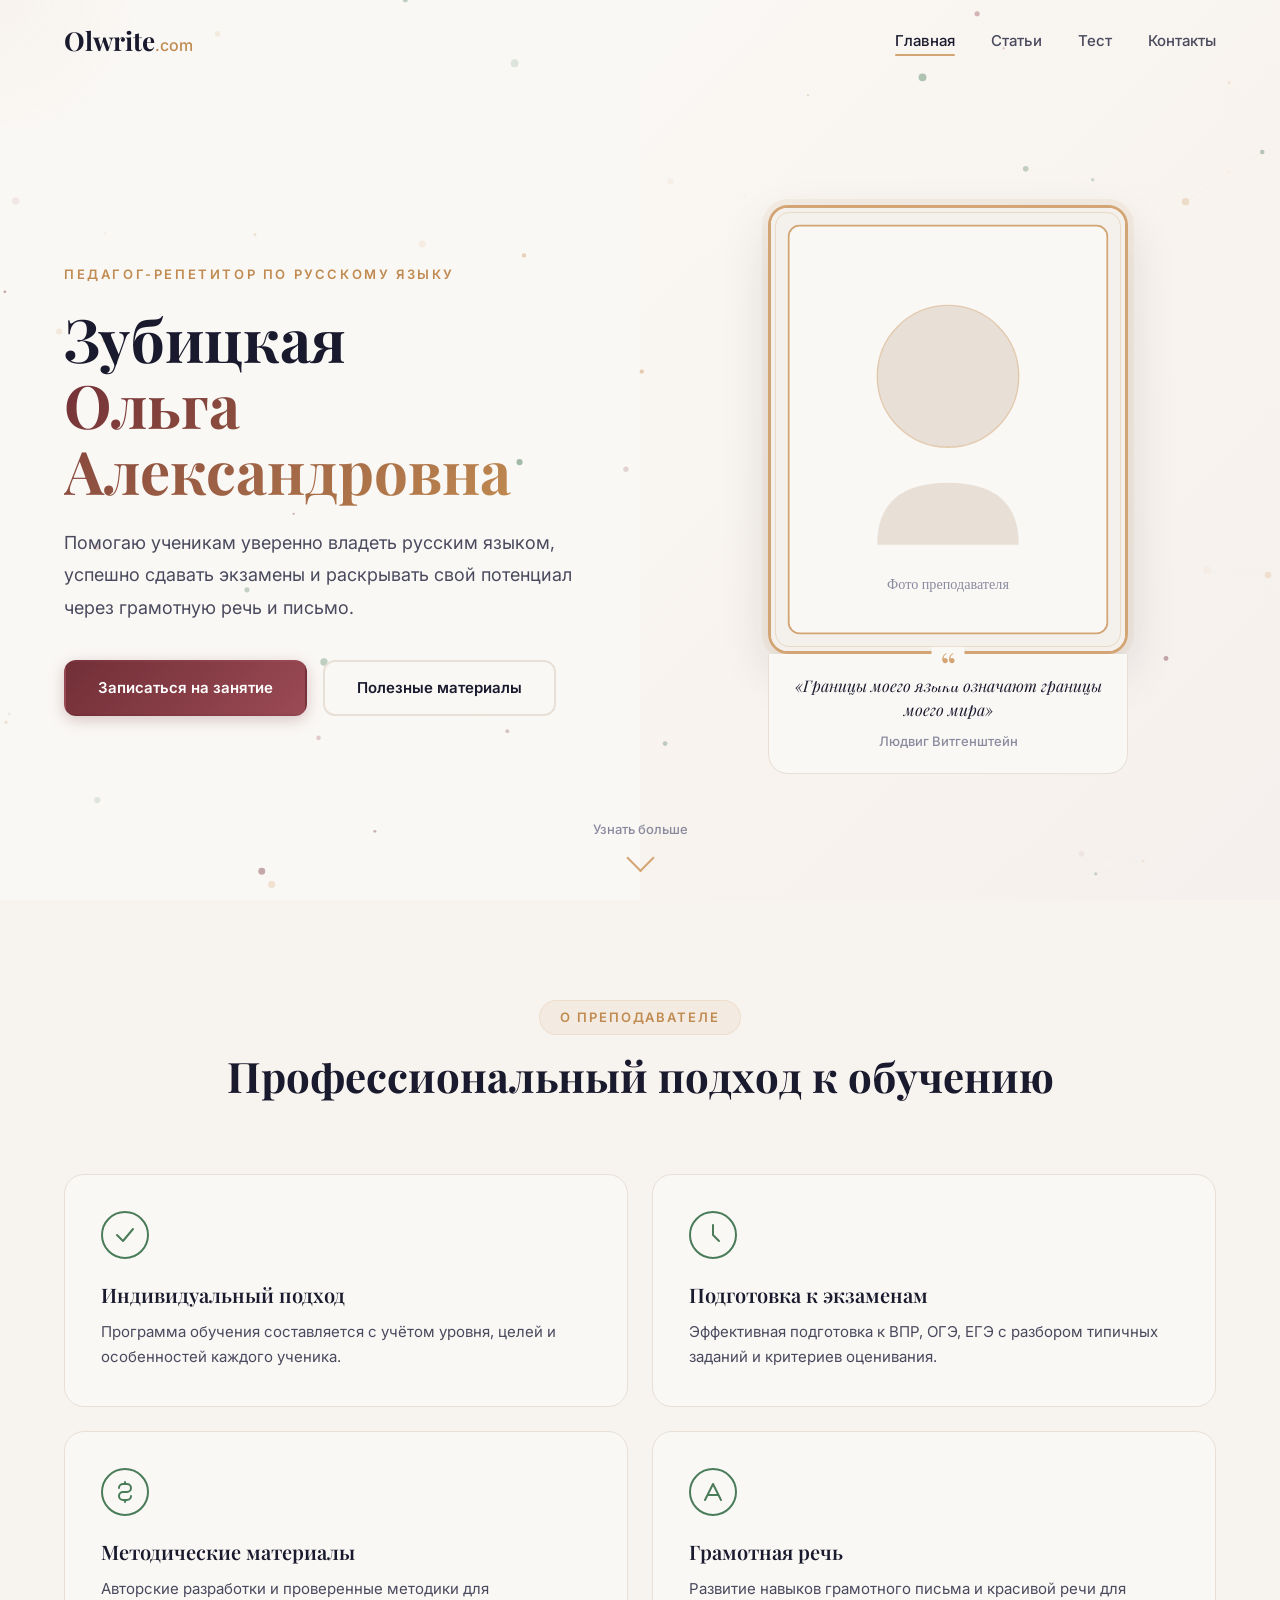
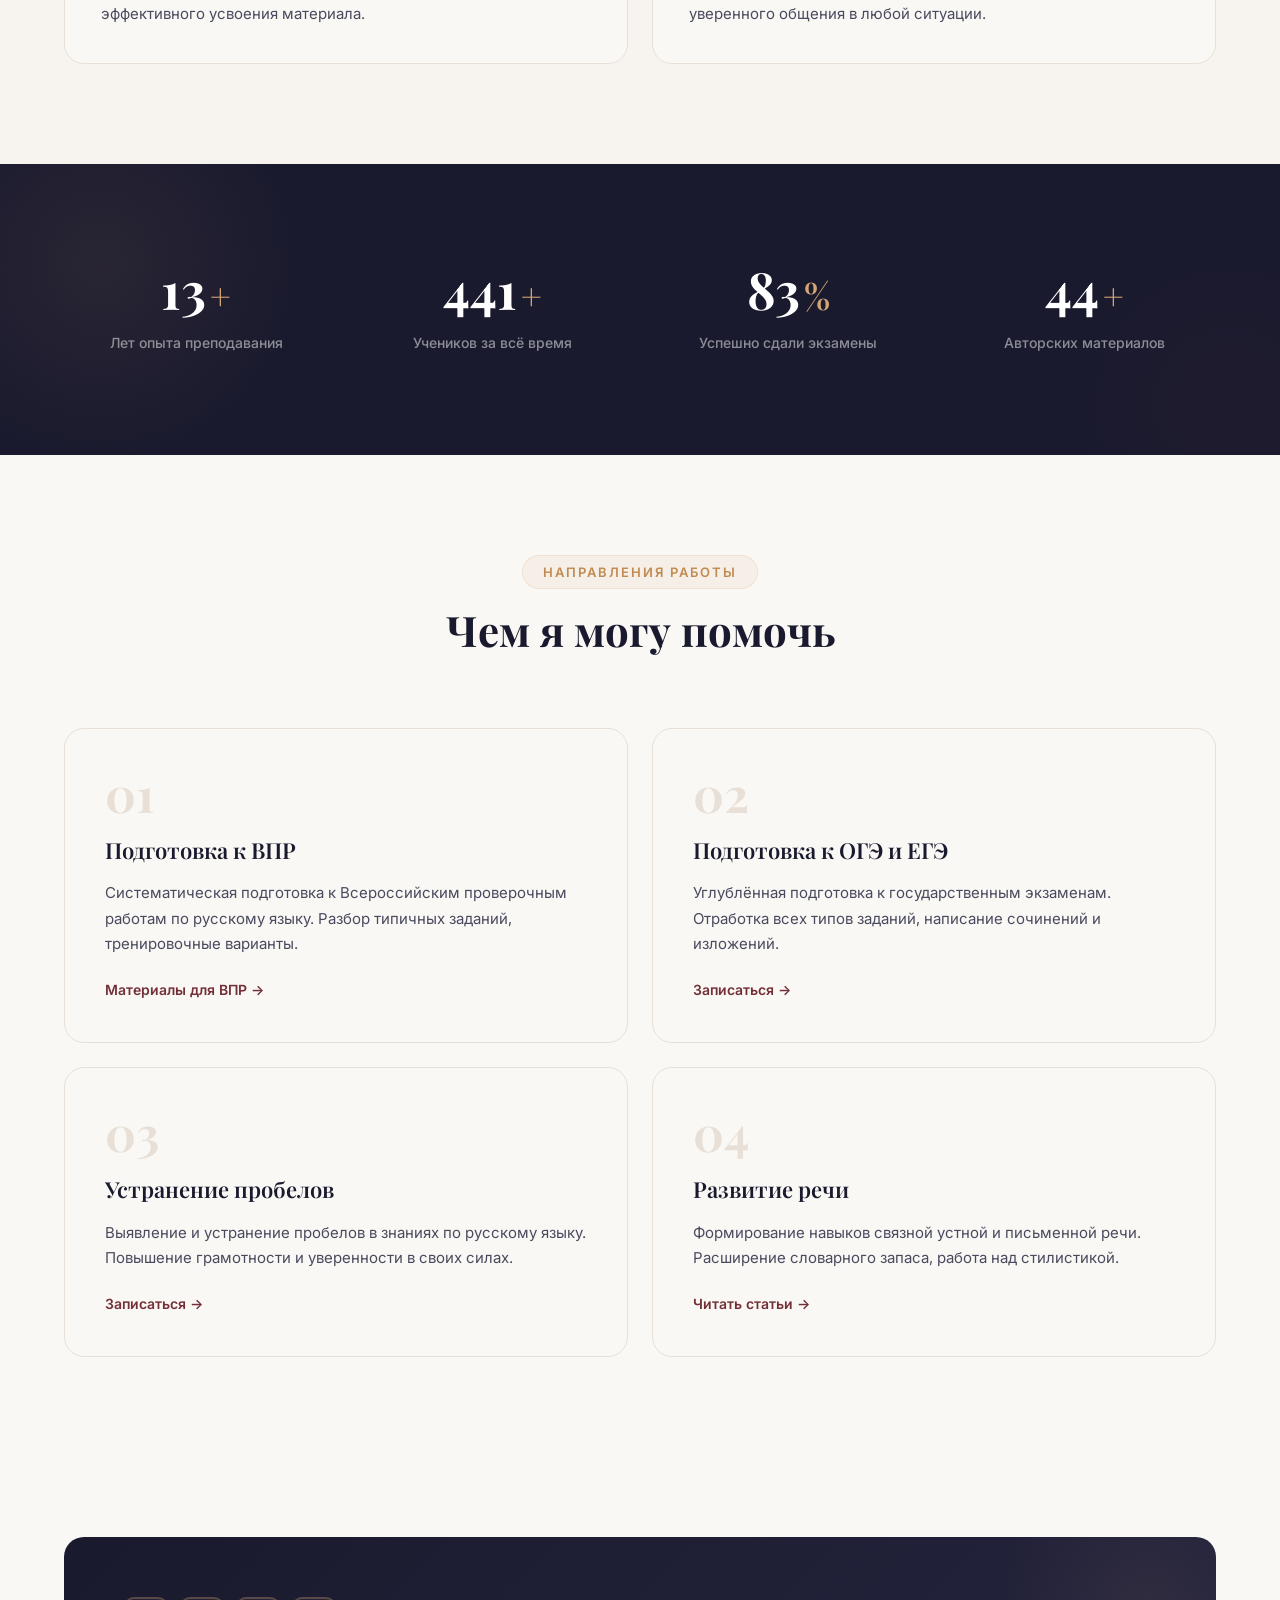
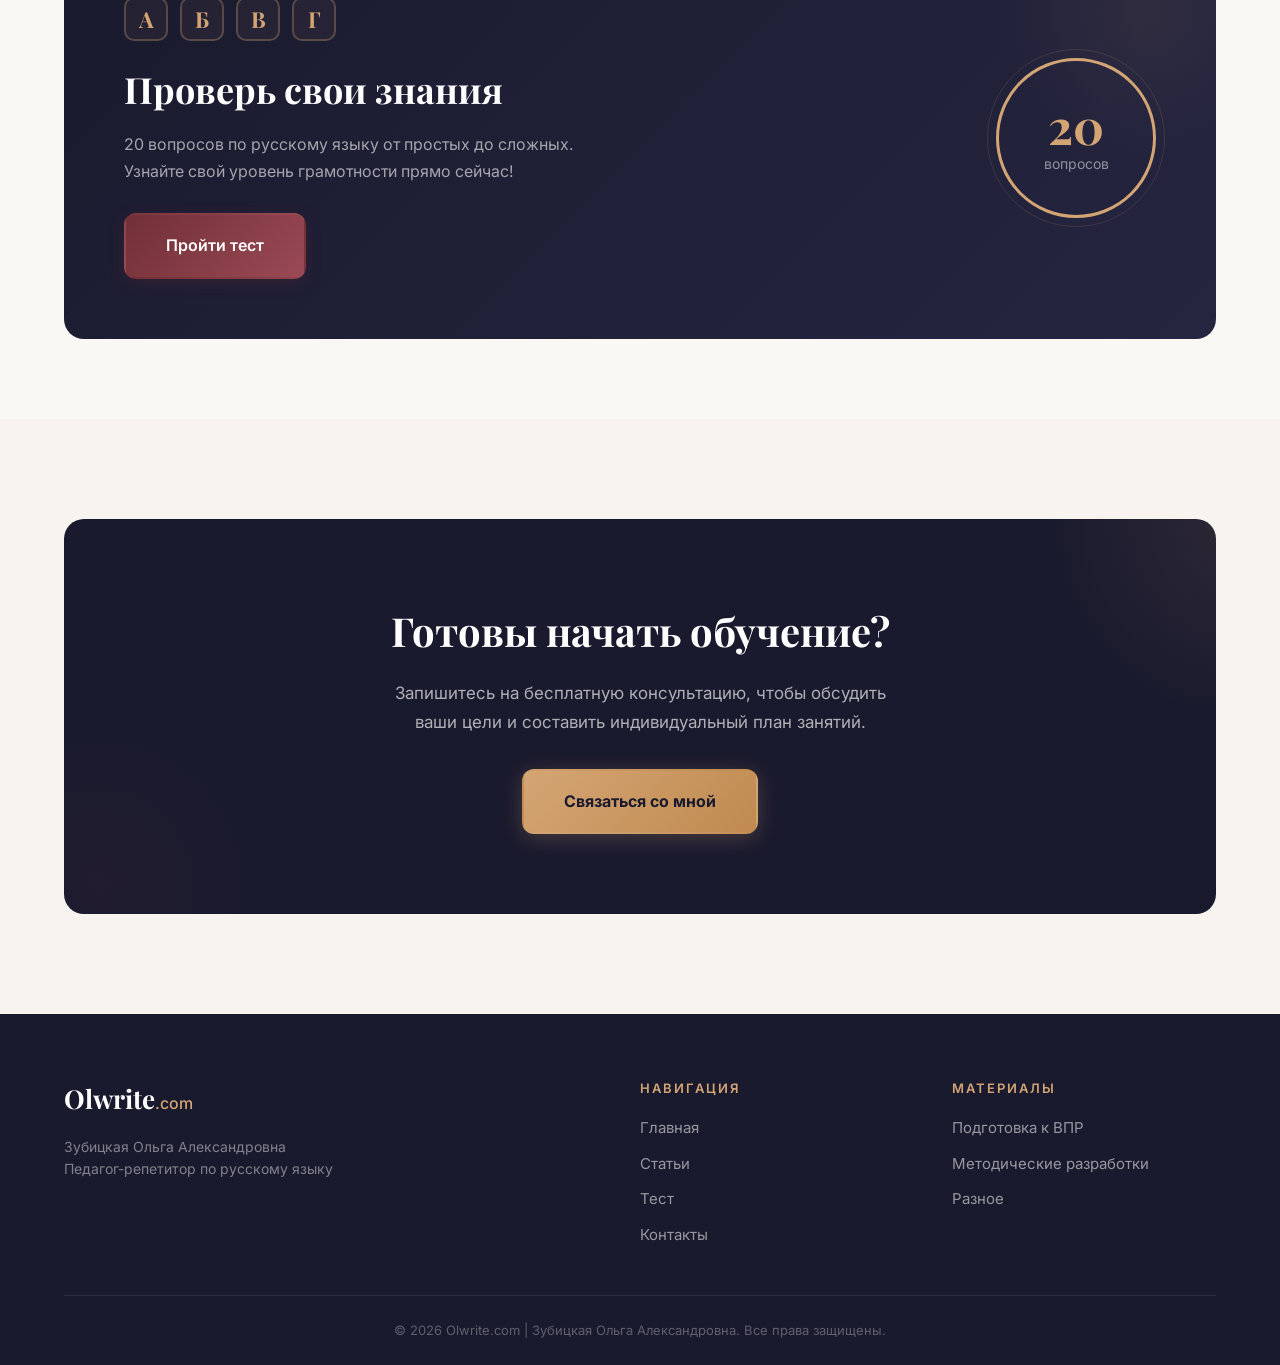
==== commit 707a9787: "feat: add photo frame, quiz section, and test page - Replace hero book card with photo frame (img/ph" ====
--- a/index.html
+++ b/index.html
@@ -21,6 +21,7 @@
             <ul class="nav-links" id="navLinks">
                 <li><a href="index.html" class="active">Главная</a></li>
                 <li><a href="articles.html">Статьи</a></li>
+                <li><a href="test.html">Тест</a></li>
                 <li><a href="contacts.html">Контакты</a></li>
             </ul>
             <button class="burger" id="burger" aria-label="Открыть меню">
@@ -50,26 +51,11 @@
                 </div>
             </div>
             <div class="hero-visual">
-                <div class="hero-card">
-                    <div class="hero-icon">
-                        <svg viewBox="0 0 80 80" fill="none" xmlns="http://www.w3.org/2000/svg">
-                            <rect width="80" height="80" rx="20" fill="url(#grad1)" opacity="0.1"/>
-                            <path d="M25 55V25L40 20L55 25V55L40 60L25 55Z" stroke="url(#grad1)" stroke-width="2" fill="none"/>
-                            <path d="M40 20V60" stroke="url(#grad1)" stroke-width="2"/>
-                            <path d="M30 30H37" stroke="url(#grad1)" stroke-width="2" stroke-linecap="round"/>
-                            <path d="M30 36H37" stroke="url(#grad1)" stroke-width="2" stroke-linecap="round"/>
-                            <path d="M30 42H37" stroke="url(#grad1)" stroke-width="2" stroke-linecap="round"/>
-                            <path d="M43 30H50" stroke="url(#grad1)" stroke-width="2" stroke-linecap="round"/>
-                            <path d="M43 36H50" stroke="url(#grad1)" stroke-width="2" stroke-linecap="round"/>
-                            <defs>
-                                <linearGradient id="grad1" x1="0" y1="0" x2="80" y2="80">
-                                    <stop offset="0%" stop-color="#d4a574"/>
-                                    <stop offset="100%" stop-color="#722f37"/>
-                                </linearGradient>
-                            </defs>
-                        </svg>
-                    </div>
-                    <div class="hero-quote">
+                <div class="hero-photo-frame">
+                    <div class="photo-frame-border">
+                        <img src="img/photo-placeholder.svg" alt="Зубицкая Ольга Александровна — репетитор по русскому языку" class="hero-photo">
+                    </div>
+                    <div class="hero-quote-bar">
                         <p>&laquo;Границы моего языка означают границы моего мира&raquo;</p>
                         <cite>Людвиг Витгенштейн</cite>
                     </div>
@@ -181,6 +167,31 @@
                     <h3>Развитие речи</h3>
                     <p>Формирование навыков связной устной и письменной речи. Расширение словарного запаса, работа над стилистикой.</p>
                     <a href="articles.html" class="service-link">Читать статьи &rarr;</a>
+                </div>
+            </div>
+        </div>
+    </section>
+
+    <!-- Quiz Promo Section -->
+    <section class="quiz-promo section">
+        <div class="container">
+            <div class="quiz-promo-card">
+                <div class="quiz-promo-content">
+                    <div class="quiz-promo-letters">
+                        <span class="quiz-letter">А</span>
+                        <span class="quiz-letter">Б</span>
+                        <span class="quiz-letter">В</span>
+                        <span class="quiz-letter">Г</span>
+                    </div>
+                    <h2>Проверь свои знания</h2>
+                    <p>20 вопросов по русскому языку от простых до сложных. Узнайте свой уровень грамотности прямо сейчас!</p>
+                    <a href="test.html" class="btn btn-primary btn-lg">Пройти тест</a>
+                </div>
+                <div class="quiz-promo-decoration">
+                    <div class="quiz-promo-circle">
+                        <span class="quiz-promo-number">20</span>
+                        <span class="quiz-promo-label">вопросов</span>
+                    </div>
                 </div>
             </div>
         </div>
@@ -213,6 +224,7 @@
                     <ul>
                         <li><a href="index.html">Главная</a></li>
                         <li><a href="articles.html">Статьи</a></li>
+                        <li><a href="test.html">Тест</a></li>
                         <li><a href="contacts.html">Контакты</a></li>
                     </ul>
                 </div>
--- a/css/style.css
+++ b/css/style.css
@@ -1252,6 +1252,489 @@
     will-change: left, top;
 }
 
+/* ===== Hero Photo Frame ===== */
+.hero-photo-frame {
+    max-width: 360px;
+    margin: 0 auto;
+    opacity: 0;
+    animation: cardReveal 1s ease-out 0.6s forwards;
+}
+
+.photo-frame-border {
+    position: relative;
+    border-radius: var(--radius-lg);
+    overflow: hidden;
+    border: 3px solid var(--primary);
+    box-shadow: var(--shadow-lg), 0 0 0 6px rgba(212, 165, 116, 0.1);
+}
+
+.photo-frame-border::before {
+    content: '';
+    position: absolute;
+    inset: 4px;
+    border: 1px solid rgba(212, 165, 116, 0.3);
+    border-radius: calc(var(--radius-lg) - 6px);
+    pointer-events: none;
+    z-index: 1;
+}
+
+.hero-photo {
+    width: 100%;
+    display: block;
+    aspect-ratio: 4/5;
+    object-fit: cover;
+    background: var(--bg-alt);
+}
+
+.hero-quote-bar {
+    text-align: center;
+    padding: 20px 16px;
+    background: var(--bg);
+    border: 1px solid var(--border);
+    border-top: none;
+    border-radius: 0 0 var(--radius-lg) var(--radius-lg);
+    position: relative;
+}
+
+.hero-quote-bar::before {
+    content: '\201C';
+    position: absolute;
+    top: -8px;
+    left: 50%;
+    transform: translateX(-50%);
+    font-family: var(--font-display);
+    font-size: 40px;
+    color: var(--primary);
+    line-height: 1;
+    background: var(--bg);
+    padding: 0 8px;
+}
+
+.hero-quote-bar p {
+    font-family: var(--font-display);
+    font-size: 16px;
+    font-style: italic;
+    color: var(--text);
+    line-height: 1.5;
+    margin-bottom: 6px;
+}
+
+.hero-quote-bar cite {
+    font-style: normal;
+    font-size: 13px;
+    color: var(--text-light);
+    font-weight: 500;
+}
+
+/* ===== Quiz Promo Section ===== */
+.quiz-promo {
+    background: var(--bg);
+    padding: 80px 0;
+}
+
+.quiz-promo-card {
+    display: flex;
+    align-items: center;
+    gap: 60px;
+    background: linear-gradient(135deg, var(--bg-dark), var(--bg-dark-light));
+    border-radius: var(--radius-lg);
+    padding: 60px;
+    position: relative;
+    overflow: hidden;
+}
+
+.quiz-promo-card::before {
+    content: '';
+    position: absolute;
+    top: -80px;
+    right: -80px;
+    width: 300px;
+    height: 300px;
+    background: radial-gradient(circle, rgba(212, 165, 116, 0.08) 0%, transparent 70%);
+    pointer-events: none;
+}
+
+.quiz-promo-content {
+    flex: 1;
+    position: relative;
+    z-index: 1;
+}
+
+.quiz-promo-letters {
+    display: flex;
+    gap: 12px;
+    margin-bottom: 20px;
+}
+
+.quiz-letter {
+    display: inline-flex;
+    align-items: center;
+    justify-content: center;
+    width: 44px;
+    height: 44px;
+    font-family: var(--font-display);
+    font-size: 22px;
+    font-weight: 700;
+    color: var(--primary);
+    border: 2px solid rgba(212, 165, 116, 0.3);
+    border-radius: 10px;
+    background: rgba(212, 165, 116, 0.05);
+}
+
+.quiz-promo-content h2 {
+    font-family: var(--font-display);
+    font-size: clamp(24px, 3vw, 36px);
+    font-weight: 700;
+    color: #fff;
+    margin-bottom: 12px;
+}
+
+.quiz-promo-content p {
+    font-size: 16px;
+    color: rgba(255, 255, 255, 0.6);
+    line-height: 1.7;
+    margin-bottom: 28px;
+    max-width: 480px;
+}
+
+.quiz-promo-decoration {
+    flex-shrink: 0;
+    position: relative;
+    z-index: 1;
+}
+
+.quiz-promo-circle {
+    width: 160px;
+    height: 160px;
+    border-radius: 50%;
+    border: 3px solid var(--primary);
+    display: flex;
+    flex-direction: column;
+    align-items: center;
+    justify-content: center;
+    position: relative;
+}
+
+.quiz-promo-circle::before {
+    content: '';
+    position: absolute;
+    inset: -12px;
+    border-radius: 50%;
+    border: 1px solid rgba(212, 165, 116, 0.15);
+}
+
+.quiz-promo-number {
+    font-family: var(--font-display);
+    font-size: 48px;
+    font-weight: 700;
+    color: var(--primary);
+    line-height: 1;
+}
+
+.quiz-promo-label {
+    font-size: 14px;
+    color: rgba(255, 255, 255, 0.5);
+    margin-top: 4px;
+}
+
+/* ===== Quiz Page ===== */
+.quiz {
+    padding: 60px 0 100px;
+}
+
+/* Quiz Start */
+.quiz-start-card {
+    max-width: 600px;
+    margin: 0 auto;
+    text-align: center;
+    background: var(--bg);
+    border: 1px solid var(--border);
+    border-radius: var(--radius-lg);
+    padding: 60px 40px;
+}
+
+.quiz-start-letters {
+    display: flex;
+    gap: 12px;
+    justify-content: center;
+    margin-bottom: 28px;
+}
+
+.quiz-start-letters span {
+    display: inline-flex;
+    align-items: center;
+    justify-content: center;
+    width: 56px;
+    height: 56px;
+    font-family: var(--font-display);
+    font-size: 28px;
+    font-weight: 700;
+    color: var(--primary-dark);
+    border: 2px solid var(--primary);
+    border-radius: 12px;
+    background: var(--primary-bg);
+}
+
+.quiz-start-card h2 {
+    font-family: var(--font-display);
+    font-size: 28px;
+    font-weight: 700;
+    margin-bottom: 12px;
+}
+
+.quiz-start-card > p {
+    font-size: 16px;
+    color: var(--text-secondary);
+    line-height: 1.7;
+    margin-bottom: 32px;
+}
+
+.quiz-start-info {
+    display: flex;
+    justify-content: center;
+    gap: 32px;
+    margin-bottom: 36px;
+}
+
+.quiz-info-item {
+    text-align: center;
+}
+
+.quiz-info-number {
+    display: block;
+    font-family: var(--font-display);
+    font-size: 28px;
+    font-weight: 700;
+    color: var(--accent);
+}
+
+.quiz-info-label {
+    font-size: 13px;
+    color: var(--text-light);
+    text-transform: uppercase;
+    letter-spacing: 0.1em;
+}
+
+/* Quiz Progress */
+.quiz-progress {
+    margin-bottom: 32px;
+}
+
+.quiz-progress-bar {
+    height: 6px;
+    background: var(--border);
+    border-radius: 3px;
+    overflow: hidden;
+    margin-bottom: 12px;
+}
+
+.quiz-progress-fill {
+    height: 100%;
+    background: linear-gradient(90deg, var(--primary), var(--accent));
+    border-radius: 3px;
+    transition: width 0.5s ease;
+    width: 5%;
+}
+
+.quiz-progress-info {
+    display: flex;
+    justify-content: space-between;
+    align-items: center;
+    font-size: 14px;
+    color: var(--text-secondary);
+}
+
+.quiz-level-badge {
+    font-size: 12px;
+    font-weight: 600;
+    padding: 4px 14px;
+    border-radius: 100px;
+    background: var(--primary-bg);
+    color: var(--primary-dark);
+    border: 1px solid rgba(212, 165, 116, 0.2);
+}
+
+.quiz-level-badge.medium {
+    background: rgba(74, 124, 89, 0.08);
+    color: var(--green);
+    border-color: rgba(74, 124, 89, 0.2);
+}
+
+.quiz-level-badge.hard {
+    background: rgba(114, 47, 55, 0.08);
+    color: var(--accent);
+    border-color: rgba(114, 47, 55, 0.2);
+}
+
+/* Quiz Question */
+.quiz-question-card {
+    background: var(--bg);
+    border: 1px solid var(--border);
+    border-radius: var(--radius-lg);
+    padding: 40px;
+    max-width: 720px;
+    margin: 0 auto;
+    animation: questionIn 0.4s ease-out;
+}
+
+@keyframes questionIn {
+    from { opacity: 0; transform: translateX(30px); }
+    to { opacity: 1; transform: translateX(0); }
+}
+
+.quiz-question-text {
+    font-family: var(--font-display);
+    font-size: 20px;
+    font-weight: 600;
+    color: var(--text);
+    margin-bottom: 28px;
+    line-height: 1.4;
+}
+
+.quiz-options {
+    display: flex;
+    flex-direction: column;
+    gap: 12px;
+}
+
+.quiz-option {
+    display: flex;
+    align-items: flex-start;
+    gap: 14px;
+    padding: 16px 20px;
+    border: 2px solid var(--border);
+    border-radius: var(--radius);
+    cursor: pointer;
+    transition: all var(--transition);
+    font-size: 15px;
+    color: var(--text);
+    line-height: 1.5;
+    background: var(--bg);
+}
+
+.quiz-option:hover {
+    border-color: var(--primary-light);
+    background: var(--primary-bg);
+}
+
+.quiz-option.selected {
+    border-color: var(--primary);
+    background: var(--primary-bg);
+    box-shadow: 0 0 0 3px rgba(212, 165, 116, 0.15);
+}
+
+.quiz-option-letter {
+    display: inline-flex;
+    align-items: center;
+    justify-content: center;
+    min-width: 32px;
+    height: 32px;
+    font-family: var(--font-display);
+    font-size: 15px;
+    font-weight: 700;
+    border-radius: 8px;
+    border: 2px solid var(--border);
+    color: var(--text-secondary);
+    transition: all var(--transition);
+}
+
+.quiz-option.selected .quiz-option-letter {
+    background: var(--primary);
+    border-color: var(--primary);
+    color: #fff;
+}
+
+.quiz-option-text {
+    padding-top: 4px;
+}
+
+/* Quiz Nav */
+.quiz-nav {
+    display: flex;
+    justify-content: space-between;
+    max-width: 720px;
+    margin: 24px auto 0;
+}
+
+/* Quiz Results */
+.quiz-results-card {
+    max-width: 560px;
+    margin: 0 auto;
+    text-align: center;
+    background: var(--bg);
+    border: 1px solid var(--border);
+    border-radius: var(--radius-lg);
+    padding: 60px 40px;
+    animation: resultIn 0.6s ease-out;
+}
+
+@keyframes resultIn {
+    from { opacity: 0; transform: scale(0.9); }
+    to { opacity: 1; transform: scale(1); }
+}
+
+.result-circle-wrap {
+    margin-bottom: 32px;
+}
+
+.result-circle {
+    position: relative;
+    width: 200px;
+    height: 200px;
+    margin: 0 auto;
+}
+
+.result-circle svg {
+    width: 100%;
+    height: 100%;
+}
+
+.result-circle-text {
+    position: absolute;
+    inset: 0;
+    display: flex;
+    flex-direction: column;
+    align-items: center;
+    justify-content: center;
+}
+
+.result-score {
+    font-family: var(--font-display);
+    font-size: 56px;
+    font-weight: 700;
+    color: var(--text);
+    line-height: 1;
+}
+
+.result-total {
+    font-size: 16px;
+    color: var(--text-light);
+    margin-top: 4px;
+}
+
+.result-title {
+    font-family: var(--font-display);
+    font-size: 26px;
+    font-weight: 700;
+    color: var(--text);
+    margin-bottom: 12px;
+    line-height: 1.3;
+}
+
+.result-subtitle {
+    font-size: 16px;
+    color: var(--text-secondary);
+    line-height: 1.7;
+    margin-bottom: 36px;
+}
+
+.result-actions {
+    display: flex;
+    gap: 12px;
+    justify-content: center;
+    flex-wrap: wrap;
+}
+
 /* ===== Responsive ===== */
 @media (max-width: 1024px) {
     .hero-container {
@@ -1287,6 +1770,22 @@
 
     .cursor-glow {
         display: none;
+    }
+
+    .quiz-promo-card {
+        flex-direction: column;
+        text-align: center;
+        gap: 32px;
+        padding: 40px;
+    }
+
+    .quiz-promo-content p {
+        margin-left: auto;
+        margin-right: auto;
+    }
+
+    .quiz-promo-letters {
+        justify-content: center;
     }
 }
 
@@ -1344,8 +1843,8 @@
         padding: 48px 24px;
     }
 
-    .hero-card {
-        padding: 32px;
+    .hero-photo-frame {
+        max-width: 280px;
     }
 
     .hero-scroll {
@@ -1377,6 +1876,31 @@
     .page-header {
         padding: 120px 0 40px;
     }
+
+    .quiz-question-card {
+        padding: 24px;
+    }
+
+    .quiz-start-card {
+        padding: 40px 24px;
+    }
+
+    .quiz-results-card {
+        padding: 40px 24px;
+    }
+
+    .quiz-promo-card {
+        padding: 32px 24px;
+    }
+
+    .quiz-promo-circle {
+        width: 120px;
+        height: 120px;
+    }
+
+    .quiz-promo-number {
+        font-size: 36px;
+    }
 }
 
 @media (max-width: 480px) {
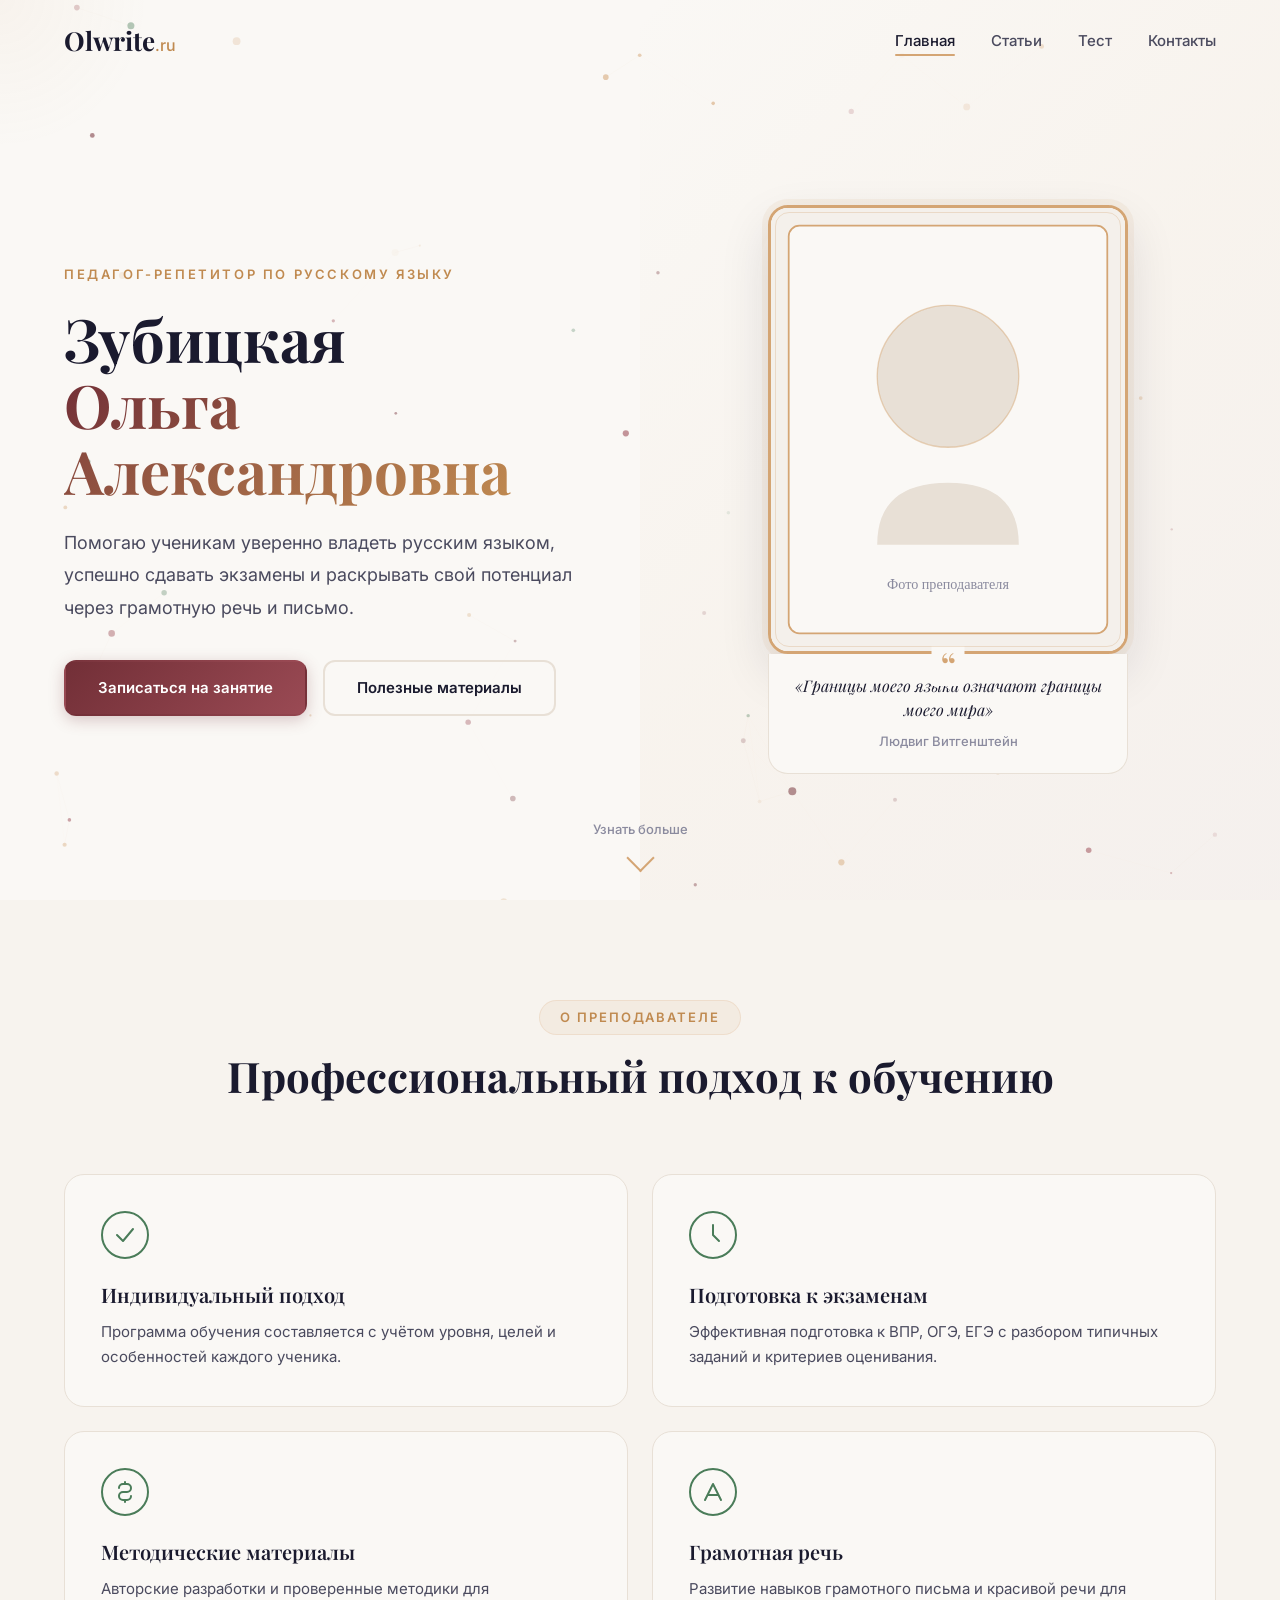
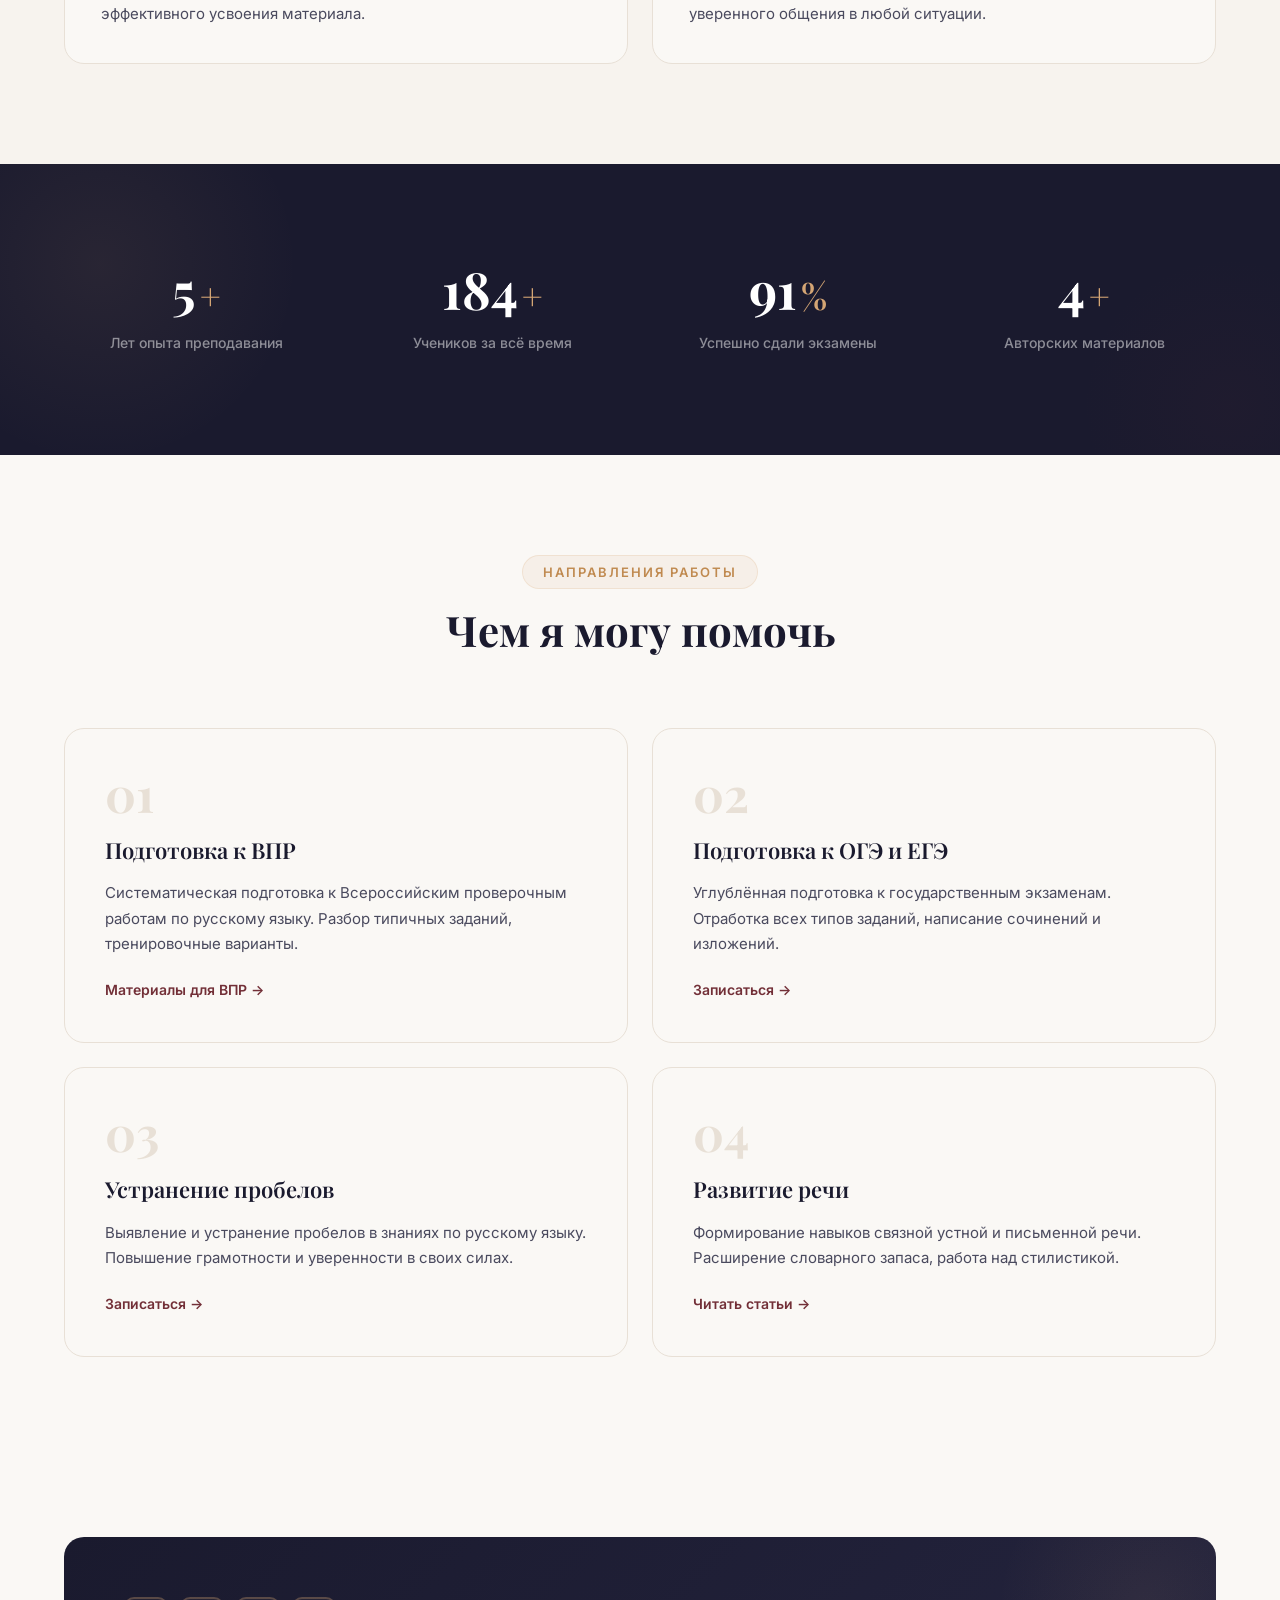
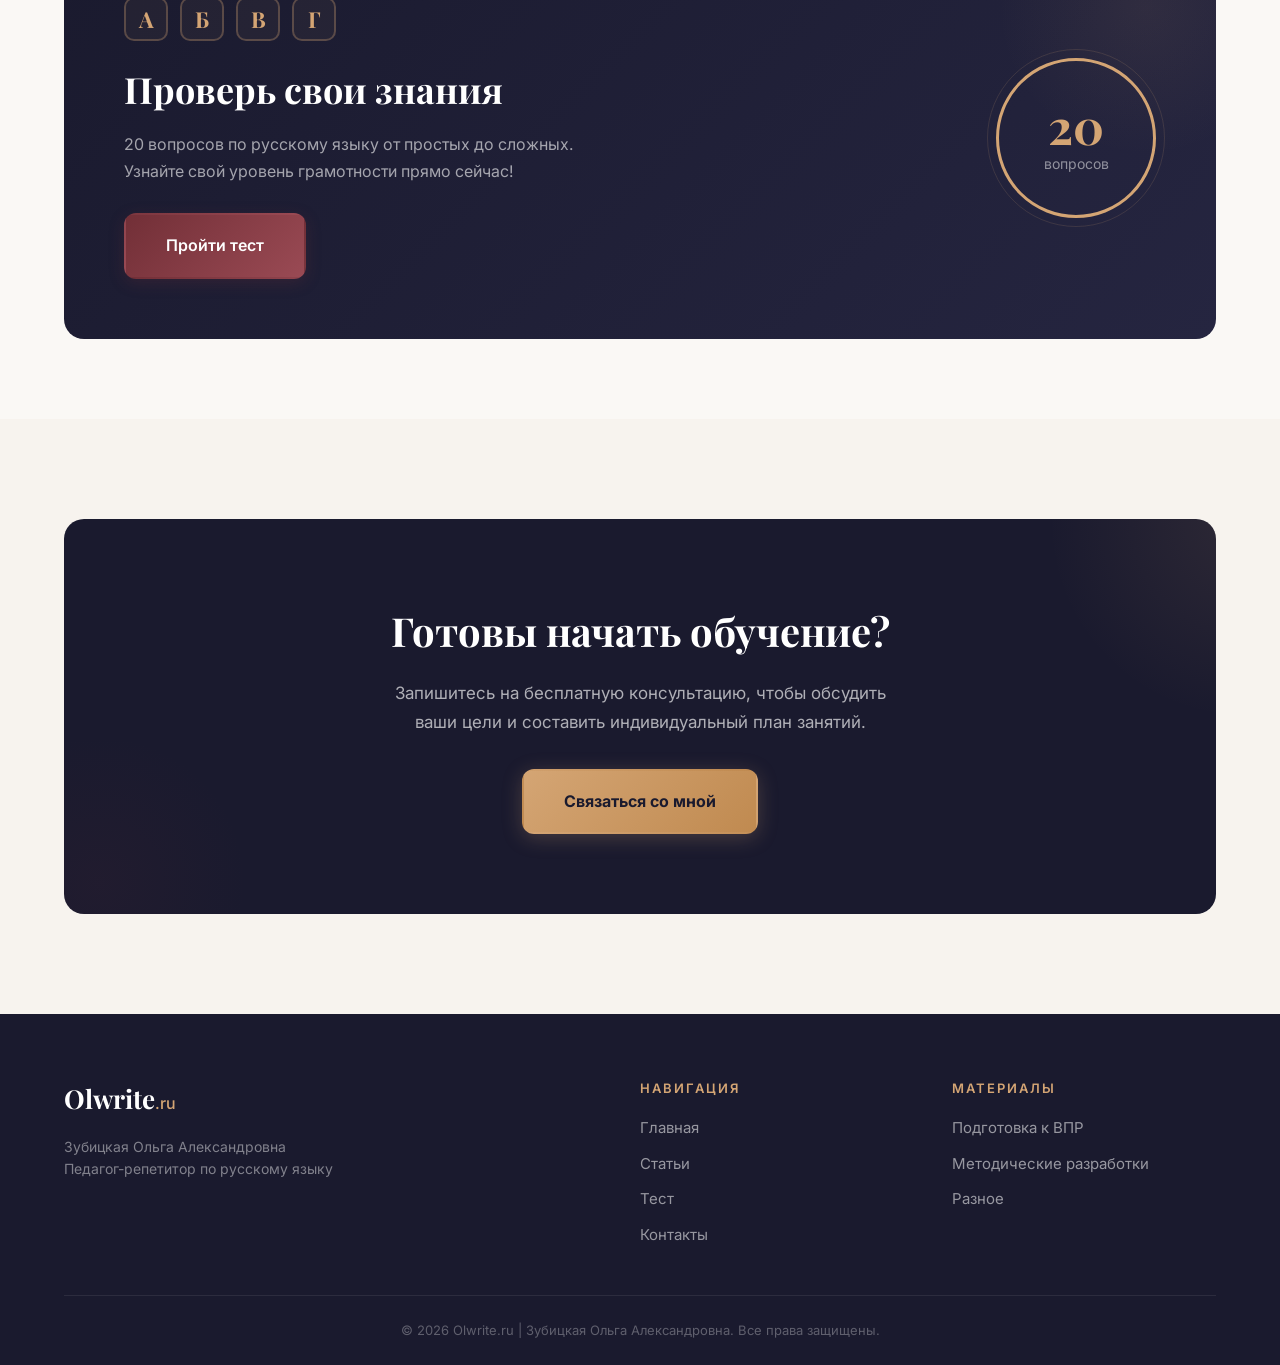
==== commit b6318978: "text edit" ====
--- a/index.html
+++ b/index.html
@@ -3,7 +3,7 @@
 <head>
     <meta charset="UTF-8">
     <meta name="viewport" content="width=device-width, initial-scale=1.0">
-    <title>Olwrite.com | Зубицкая Ольга Александровна — Репетитор по русскому языку</title>
+    <title>Olwrite.ru | Зубицкая Ольга Александровна — Репетитор по русскому языку</title>
     <meta name="description" content="Зубицкая Ольга Александровна — педагог-репетитор по русскому языку. Подготовка к ВПР, ОГЭ, ЕГЭ. Индивидуальный подход к каждому ученику.">
     <link rel="preconnect" href="https://fonts.googleapis.com">
     <link rel="preconnect" href="https://fonts.gstatic.com" crossorigin>
@@ -16,7 +16,7 @@
         <div class="container nav-container">
             <a href="index.html" class="logo">
                 <span class="logo-text">Olwrite</span>
-                <span class="logo-dot">.com</span>
+                <span class="logo-dot">.ru</span>
             </a>
             <ul class="nav-links" id="navLinks">
                 <li><a href="index.html" class="active">Главная</a></li>
@@ -113,22 +113,22 @@
         <div class="container">
             <div class="stats-grid">
                 <div class="stat-item">
-                    <span class="stat-number" data-target="15">0</span>
+                    <span class="stat-number" data-target="6">0</span>
                     <span class="stat-suffix">+</span>
                     <p class="stat-label">Лет опыта преподавания</p>
                 </div>
                 <div class="stat-item">
-                    <span class="stat-number" data-target="500">0</span>
+                    <span class="stat-number" data-target="200">0</span>
                     <span class="stat-suffix">+</span>
                     <p class="stat-label">Учеников за всё время</p>
                 </div>
                 <div class="stat-item">
-                    <span class="stat-number" data-target="95">0</span>
+                    <span class="stat-number" data-target="99">0</span>
                     <span class="stat-suffix">%</span>
                     <p class="stat-label">Успешно сдали экзамены</p>
                 </div>
                 <div class="stat-item">
-                    <span class="stat-number" data-target="50">0</span>
+                    <span class="stat-number" data-target="5">0</span>
                     <span class="stat-suffix">+</span>
                     <p class="stat-label">Авторских материалов</p>
                 </div>
@@ -215,7 +215,7 @@
                 <div class="footer-brand">
                     <a href="index.html" class="logo">
                         <span class="logo-text">Olwrite</span>
-                        <span class="logo-dot">.com</span>
+                        <span class="logo-dot">.ru</span>
                     </a>
                     <p>Зубицкая Ольга Александровна<br>Педагог-репетитор по русскому языку</p>
                 </div>
@@ -238,7 +238,7 @@
                 </div>
             </div>
             <div class="footer-bottom">
-                <p>&copy; 2026 Olwrite.com | Зубицкая Ольга Александровна. Все права защищены.</p>
+                <p>&copy; 2026 Olwrite.ru | Зубицкая Ольга Александровна. Все права защищены.</p>
             </div>
         </div>
     </footer>
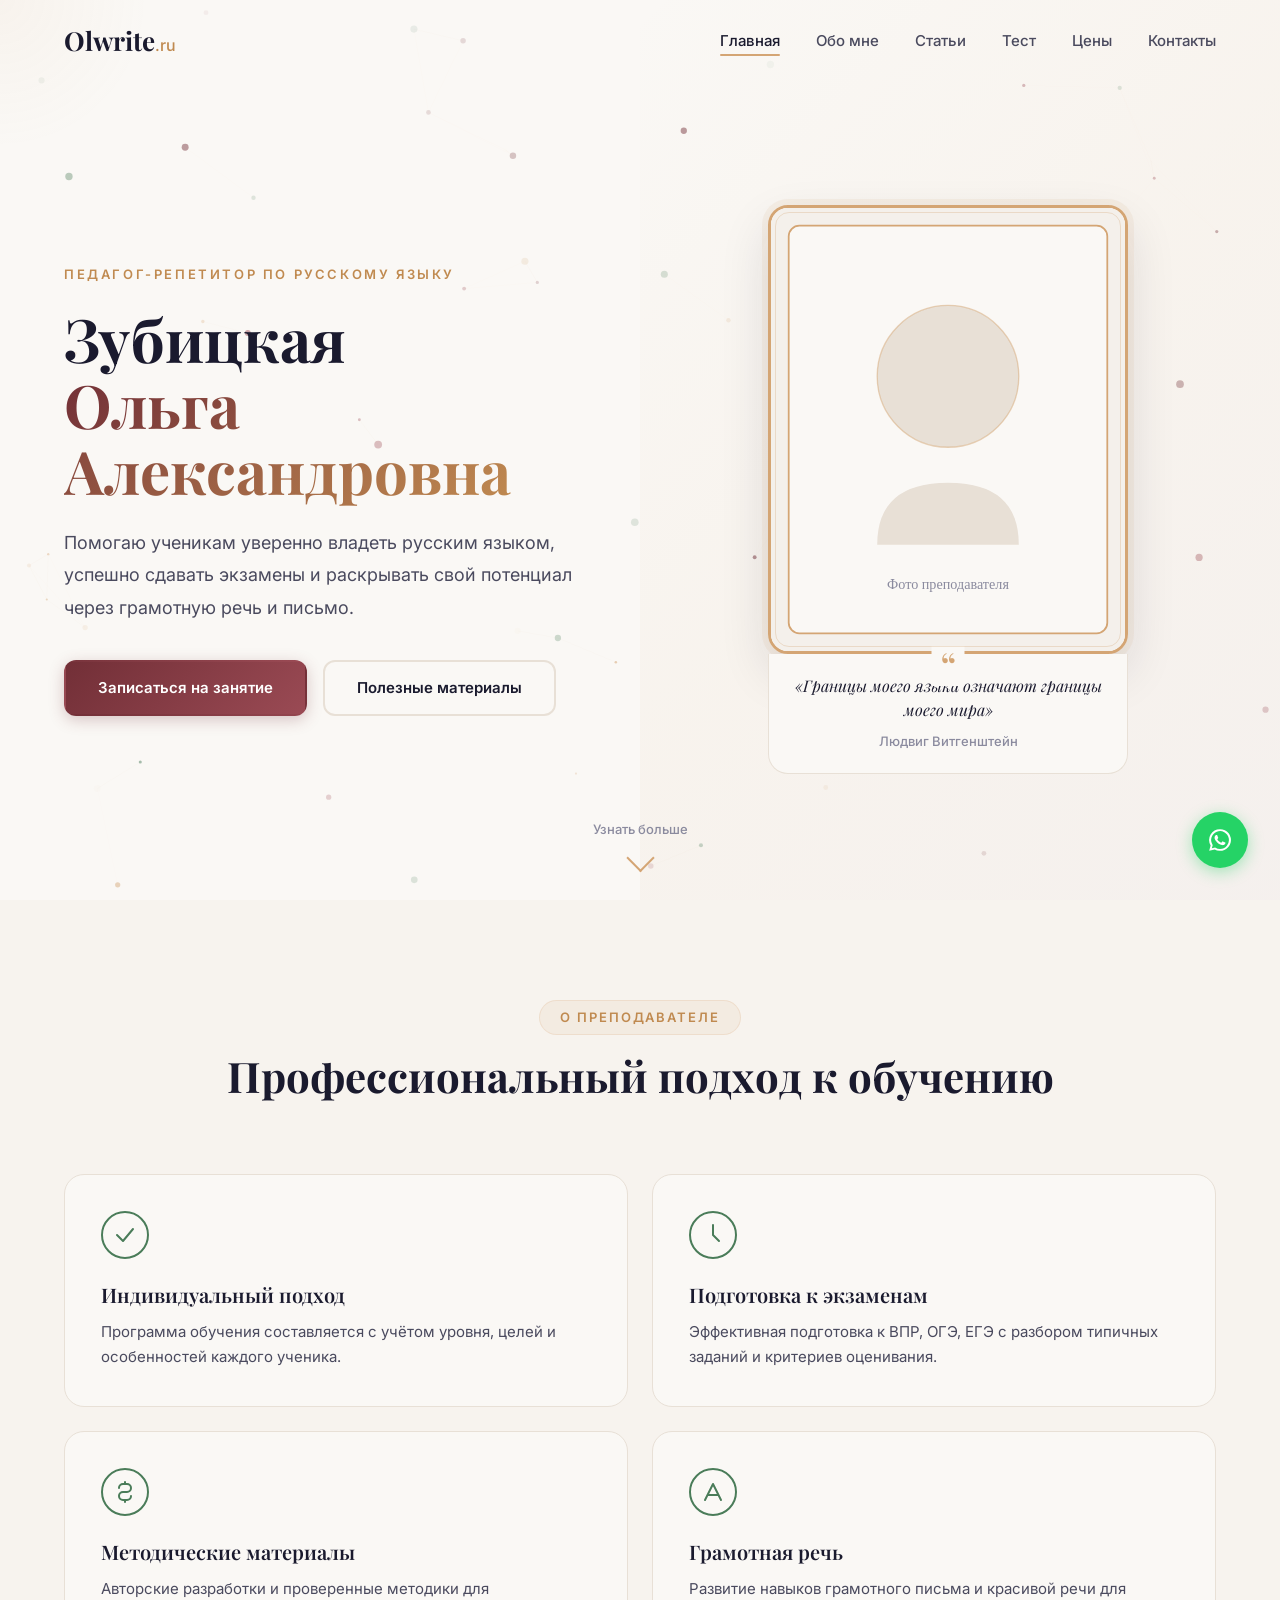
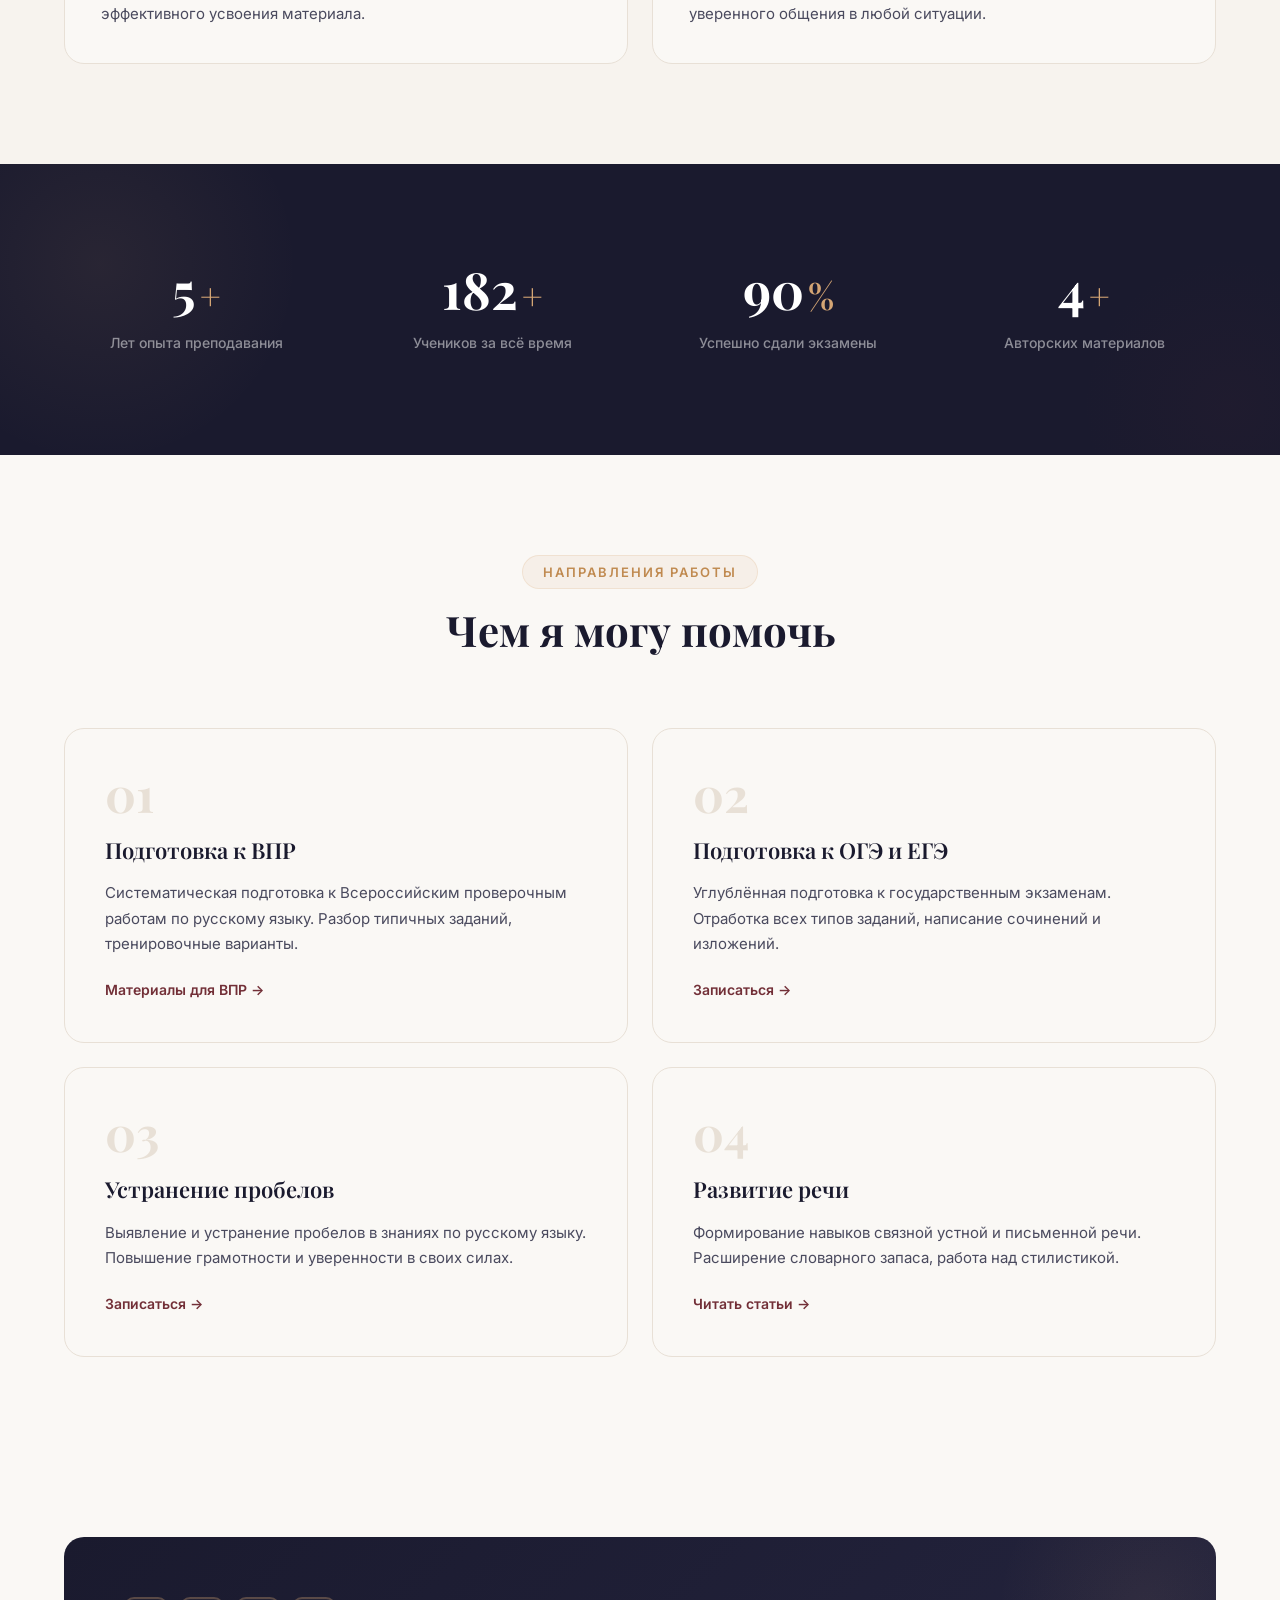
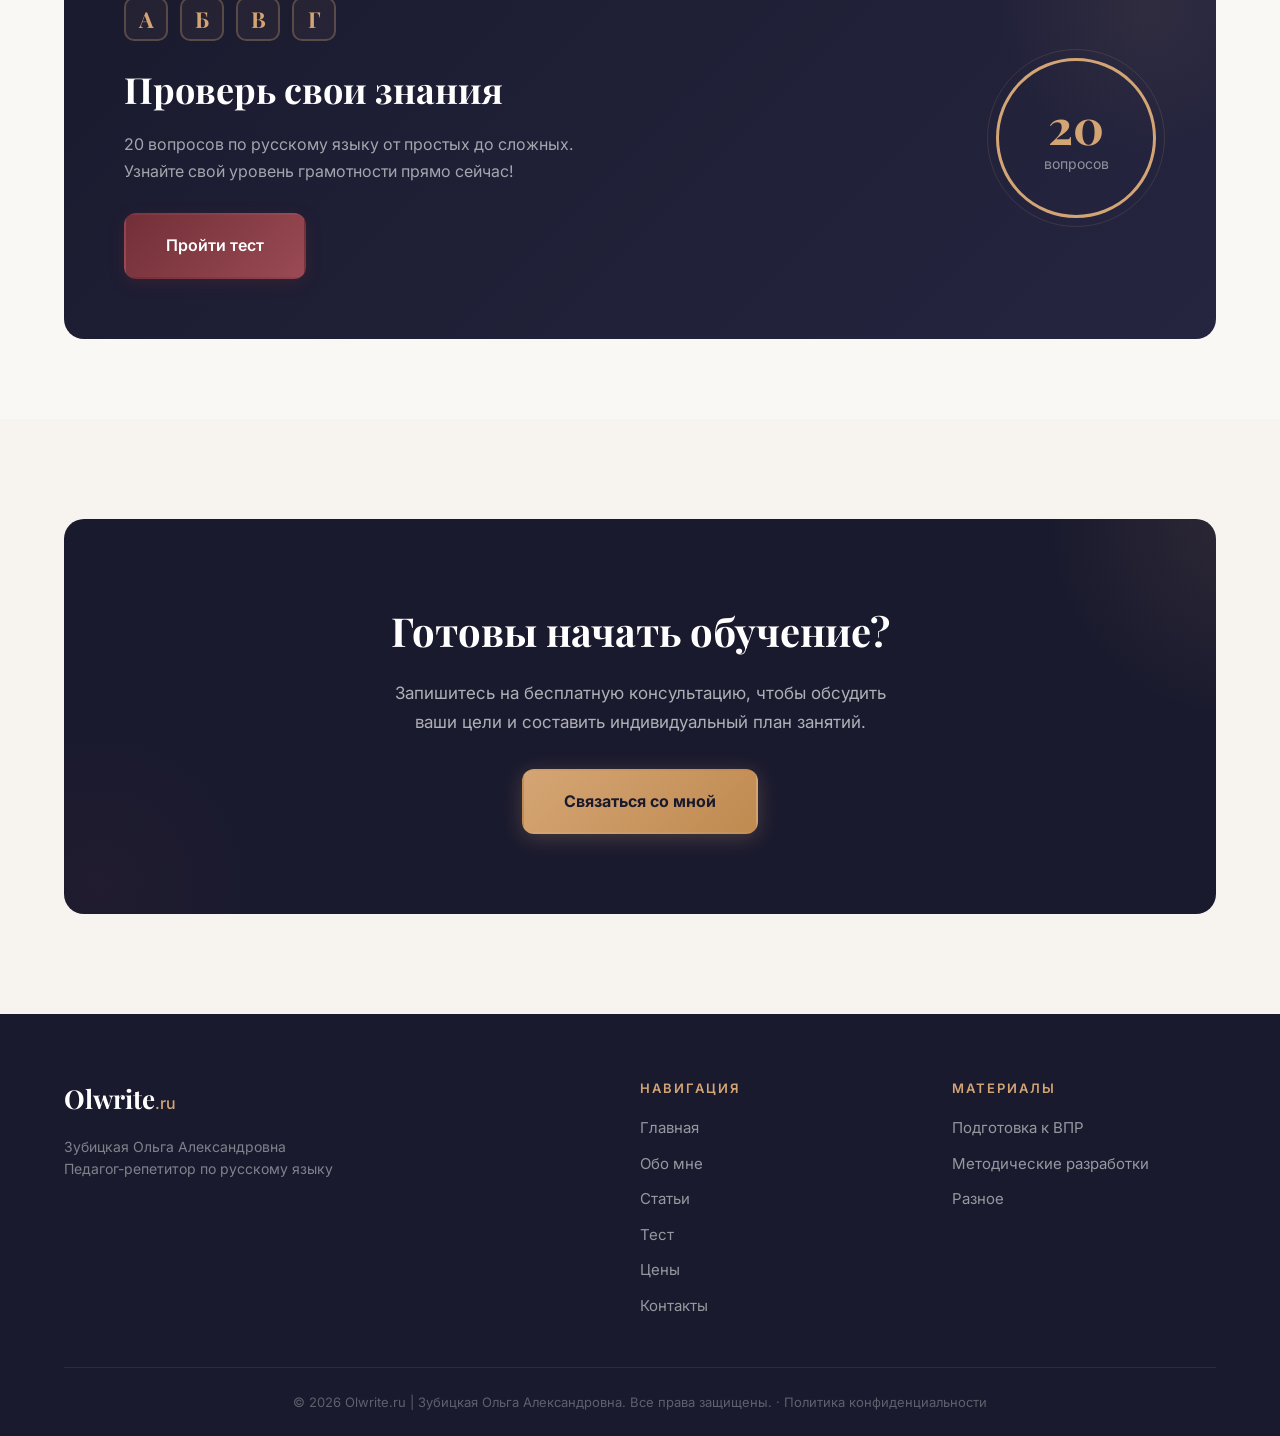
==== commit 3c228f7d: "feat: implement roadmap phases 0-1 Phase 0 (foundation): - Extract quiz/prices/FAQ data to /data fil" ====
--- a/index.html
+++ b/index.html
@@ -5,6 +5,11 @@
     <meta name="viewport" content="width=device-width, initial-scale=1.0">
     <title>Olwrite.ru | Зубицкая Ольга Александровна — Репетитор по русскому языку</title>
     <meta name="description" content="Зубицкая Ольга Александровна — педагог-репетитор по русскому языку. Подготовка к ВПР, ОГЭ, ЕГЭ. Индивидуальный подход к каждому ученику.">
+    <meta property="og:title" content="Olwrite.ru — Репетитор по русскому языку">
+    <meta property="og:description" content="Зубицкая Ольга Александровна — педагог-репетитор по русскому языку. Подготовка к ВПР, ОГЭ, ЕГЭ.">
+    <meta property="og:type" content="website">
+    <meta property="og:url" content="https://olwrite.ru/">
+    <link rel="icon" type="image/svg+xml" href="img/favicon.svg">
     <link rel="preconnect" href="https://fonts.googleapis.com">
     <link rel="preconnect" href="https://fonts.gstatic.com" crossorigin>
     <link href="https://fonts.googleapis.com/css2?family=Playfair+Display:wght@400;600;700&family=Inter:wght@300;400;500;600&display=swap" rel="stylesheet">
@@ -20,8 +25,10 @@
             </a>
             <ul class="nav-links" id="navLinks">
                 <li><a href="index.html" class="active">Главная</a></li>
+                <li><a href="about.html">Обо мне</a></li>
                 <li><a href="articles.html">Статьи</a></li>
                 <li><a href="test.html">Тест</a></li>
+                <li><a href="prices.html">Цены</a></li>
                 <li><a href="contacts.html">Контакты</a></li>
             </ul>
             <button class="burger" id="burger" aria-label="Открыть меню">
@@ -223,8 +230,10 @@
                     <h4>Навигация</h4>
                     <ul>
                         <li><a href="index.html">Главная</a></li>
+                        <li><a href="about.html">Обо мне</a></li>
                         <li><a href="articles.html">Статьи</a></li>
                         <li><a href="test.html">Тест</a></li>
+                        <li><a href="prices.html">Цены</a></li>
                         <li><a href="contacts.html">Контакты</a></li>
                     </ul>
                 </div>
@@ -238,7 +247,7 @@
                 </div>
             </div>
             <div class="footer-bottom">
-                <p>&copy; 2026 Olwrite.ru | Зубицкая Ольга Александровна. Все права защищены.</p>
+                <p>&copy; 2026 Olwrite.ru | Зубицкая Ольга Александровна. Все права защищены. &middot; <a href="privacy.html">Политика конфиденциальности</a></p>
             </div>
         </div>
     </footer>
--- a/css/style.css
+++ b/css/style.css
@@ -1926,3 +1926,835 @@
         padding: 12px;
     }
 }
+
+/* ============================================================
+   Фаза 0–1 Roadmap: движок тестов, разбор ошибок, форма,
+   страницы «Обо мне», «Цены», FAQ, 404, правовые страницы
+   ============================================================ */
+
+/* ===== Тест: выбор режима разбора ===== */
+.quiz-mode {
+    text-align: left;
+    background: var(--bg-alt);
+    border: 1px solid var(--border);
+    border-radius: var(--radius);
+    padding: 20px 24px;
+    margin-bottom: 24px;
+}
+
+.quiz-mode-label {
+    font-size: 14px;
+    font-weight: 600;
+    color: var(--text);
+    margin-bottom: 12px;
+}
+
+.quiz-mode-option {
+    display: flex;
+    align-items: flex-start;
+    gap: 10px;
+    padding: 8px 0;
+    cursor: pointer;
+    font-size: 15px;
+    color: var(--text-secondary);
+}
+
+.quiz-mode-option small {
+    color: var(--text-light);
+}
+
+.quiz-mode-option input {
+    position: absolute;
+    opacity: 0;
+}
+
+.quiz-mode-radio {
+    flex-shrink: 0;
+    width: 20px;
+    height: 20px;
+    margin-top: 1px;
+    border: 2px solid var(--border);
+    border-radius: 50%;
+    position: relative;
+    transition: border-color var(--transition);
+}
+
+.quiz-mode-option input:checked + .quiz-mode-radio {
+    border-color: var(--primary);
+}
+
+.quiz-mode-option input:checked + .quiz-mode-radio::after {
+    content: '';
+    position: absolute;
+    inset: 3px;
+    border-radius: 50%;
+    background: var(--primary);
+}
+
+.quiz-mode-option input:focus-visible + .quiz-mode-radio {
+    box-shadow: 0 0 0 3px var(--primary-bg);
+}
+
+/* ===== Тест: продолжить незаконченный ===== */
+.quiz-resume {
+    display: flex;
+    flex-direction: column;
+    align-items: center;
+    gap: 10px;
+    background: var(--primary-bg);
+    border: 1px dashed var(--primary);
+    border-radius: var(--radius);
+    padding: 16px;
+    margin-bottom: 20px;
+}
+
+.quiz-resume p {
+    font-size: 14px;
+    color: var(--text-secondary);
+    margin: 0;
+}
+
+/* ===== Тест: мгновенный разбор ===== */
+.quiz-option.locked {
+    cursor: default;
+}
+
+.quiz-option.locked:hover {
+    border-color: var(--border);
+    background: var(--bg);
+}
+
+.quiz-option.is-correct,
+.quiz-option.locked.is-correct:hover {
+    border-color: var(--green);
+    background: var(--green-bg);
+}
+
+.quiz-option.is-correct .quiz-option-letter {
+    background: var(--green);
+    border-color: var(--green);
+    color: #fff;
+}
+
+.quiz-option.is-wrong,
+.quiz-option.locked.is-wrong:hover {
+    border-color: var(--accent);
+    background: rgba(114, 47, 55, 0.06);
+}
+
+.quiz-option.is-wrong .quiz-option-letter {
+    background: var(--accent);
+    border-color: var(--accent);
+    color: #fff;
+}
+
+.quiz-explanation {
+    margin-top: 20px;
+    padding: 18px 20px;
+    border-radius: var(--radius);
+    font-size: 15px;
+    line-height: 1.6;
+}
+
+.quiz-explanation.animate {
+    animation: questionIn 0.35s ease-out;
+}
+
+.quiz-explanation.correct {
+    background: var(--green-bg);
+    border: 1px solid rgba(74, 124, 89, 0.3);
+}
+
+.quiz-explanation.wrong {
+    background: rgba(114, 47, 55, 0.06);
+    border: 1px solid rgba(114, 47, 55, 0.25);
+}
+
+.quiz-explanation-verdict {
+    font-family: var(--font-display);
+    font-weight: 700;
+    font-size: 16px;
+    margin-bottom: 6px;
+}
+
+.quiz-explanation.correct .quiz-explanation-verdict { color: var(--green); }
+.quiz-explanation.wrong .quiz-explanation-verdict { color: var(--accent); }
+
+.quiz-explanation p {
+    color: var(--text-secondary);
+    margin: 0;
+}
+
+/* ===== Тест: разбор ответов на экране результатов ===== */
+.quiz-review {
+    margin-top: 48px;
+    text-align: left;
+}
+
+.quiz-review-title {
+    font-family: var(--font-display);
+    font-size: 22px;
+    font-weight: 700;
+    color: var(--text);
+    margin-bottom: 20px;
+    text-align: center;
+}
+
+.review-item {
+    border: 1px solid var(--border);
+    border-radius: var(--radius);
+    margin-bottom: 10px;
+    overflow: hidden;
+    background: var(--bg);
+}
+
+.review-item.wrong { border-left: 4px solid var(--accent); }
+.review-item.correct { border-left: 4px solid var(--green); }
+
+.review-item-head {
+    display: flex;
+    align-items: center;
+    gap: 12px;
+    width: 100%;
+    padding: 14px 16px;
+    background: none;
+    border: none;
+    cursor: pointer;
+    text-align: left;
+    font-family: var(--font-body);
+    font-size: 14px;
+}
+
+.review-status {
+    flex-shrink: 0;
+    width: 24px;
+    height: 24px;
+    display: inline-flex;
+    align-items: center;
+    justify-content: center;
+    border-radius: 50%;
+    font-size: 13px;
+    font-weight: 700;
+    color: #fff;
+}
+
+.review-item.correct .review-status { background: var(--green); }
+.review-item.wrong .review-status { background: var(--accent); }
+
+.review-q-num {
+    flex-shrink: 0;
+    font-weight: 600;
+    color: var(--text);
+    white-space: nowrap;
+}
+
+.review-q-text {
+    flex: 1;
+    color: var(--text-secondary);
+    overflow: hidden;
+    text-overflow: ellipsis;
+    display: -webkit-box;
+    -webkit-line-clamp: 1;
+    -webkit-box-orient: vertical;
+}
+
+.review-chevron {
+    flex-shrink: 0;
+    width: 9px;
+    height: 9px;
+    border-right: 2px solid var(--text-light);
+    border-bottom: 2px solid var(--text-light);
+    transform: rotate(45deg);
+    transition: transform var(--transition);
+}
+
+.review-item.open .review-chevron {
+    transform: rotate(-135deg);
+}
+
+.review-item-body {
+    display: none;
+    padding: 0 16px 16px 52px;
+}
+
+.review-item.open .review-item-body {
+    display: block;
+}
+
+.review-answer {
+    font-size: 14px;
+    padding: 8px 12px;
+    border-radius: 8px;
+    margin-bottom: 8px;
+}
+
+.review-answer.hidden { display: none; }
+
+.review-answer.wrong-answer {
+    background: rgba(114, 47, 55, 0.06);
+    color: var(--accent);
+}
+
+.review-answer.correct-answer {
+    background: var(--green-bg);
+    color: var(--green);
+}
+
+.review-explanation {
+    font-size: 14px;
+    color: var(--text-secondary);
+    line-height: 1.6;
+    margin: 8px 0 0;
+}
+
+/* ===== Форма: согласие на обработку ПД ===== */
+.form-consent .consent-label {
+    display: flex;
+    align-items: flex-start;
+    gap: 10px;
+    font-size: 13px;
+    color: var(--text-secondary);
+    line-height: 1.5;
+    cursor: pointer;
+    font-weight: 400;
+}
+
+.form-consent a {
+    color: var(--accent);
+    text-decoration: underline;
+}
+
+.form-consent input {
+    position: absolute;
+    opacity: 0;
+}
+
+.consent-box {
+    flex-shrink: 0;
+    width: 18px;
+    height: 18px;
+    margin-top: 1px;
+    border: 2px solid var(--border);
+    border-radius: 5px;
+    position: relative;
+    transition: all var(--transition);
+}
+
+.form-consent input:checked + .consent-box {
+    background: var(--primary);
+    border-color: var(--primary);
+}
+
+.form-consent input:checked + .consent-box::after {
+    content: '';
+    position: absolute;
+    left: 4px;
+    top: 1px;
+    width: 5px;
+    height: 9px;
+    border-right: 2px solid #fff;
+    border-bottom: 2px solid #fff;
+    transform: rotate(45deg);
+}
+
+.form-consent input:focus-visible + .consent-box {
+    box-shadow: 0 0 0 3px var(--primary-bg);
+}
+
+.form-error {
+    margin-top: 14px;
+    padding: 12px 16px;
+    border-radius: var(--radius);
+    background: rgba(114, 47, 55, 0.06);
+    border: 1px solid rgba(114, 47, 55, 0.25);
+    color: var(--accent);
+    font-size: 14px;
+}
+
+.form-error a {
+    font-weight: 600;
+    text-decoration: underline;
+}
+
+/* ===== Мессенджеры ===== */
+.messenger-links {
+    margin-top: 24px;
+    padding-top: 20px;
+    border-top: 1px solid var(--border-light);
+    text-align: center;
+}
+
+.messenger-links p {
+    font-size: 14px;
+    color: var(--text-light);
+    margin-bottom: 12px;
+}
+
+.messenger-buttons {
+    display: flex;
+    gap: 12px;
+    justify-content: center;
+    flex-wrap: wrap;
+}
+
+.messenger-btn {
+    display: inline-flex;
+    align-items: center;
+    gap: 8px;
+    padding: 10px 22px;
+    border-radius: 100px;
+    font-size: 14px;
+    font-weight: 600;
+    border: 1px solid var(--border);
+    transition: all var(--transition);
+}
+
+.messenger-btn::before {
+    content: '';
+    width: 8px;
+    height: 8px;
+    border-radius: 50%;
+}
+
+.messenger-btn.whatsapp::before { background: #25d366; }
+.messenger-btn.telegram::before { background: #2aabee; }
+
+.messenger-btn:hover {
+    border-color: var(--primary);
+    background: var(--primary-bg);
+    color: var(--primary-dark);
+}
+
+/* ===== Страница «Обо мне» ===== */
+.profile-grid {
+    display: grid;
+    grid-template-columns: 340px 1fr;
+    gap: 56px;
+    align-items: start;
+}
+
+.profile-photo-col .photo-frame-border {
+    margin-bottom: 24px;
+}
+
+.profile-facts {
+    display: flex;
+    flex-direction: column;
+    gap: 12px;
+}
+
+.profile-fact {
+    display: flex;
+    align-items: baseline;
+    gap: 12px;
+    padding: 14px 20px;
+    background: var(--bg-alt);
+    border: 1px solid var(--border-light);
+    border-radius: var(--radius);
+}
+
+.profile-fact-number {
+    font-family: var(--font-display);
+    font-size: 26px;
+    font-weight: 700;
+    color: var(--accent);
+    min-width: 64px;
+}
+
+.profile-fact-label {
+    font-size: 14px;
+    color: var(--text-secondary);
+}
+
+.profile-resume h2 {
+    font-family: var(--font-display);
+    font-size: 30px;
+    font-weight: 700;
+    margin-bottom: 24px;
+}
+
+.resume-block {
+    padding: 22px 0;
+    border-bottom: 1px solid var(--border-light);
+}
+
+.resume-block:first-of-type {
+    padding-top: 0;
+}
+
+.resume-block h3 {
+    font-family: var(--font-display);
+    font-size: 19px;
+    font-weight: 600;
+    color: var(--primary-dark);
+    margin-bottom: 8px;
+}
+
+.resume-block p {
+    font-size: 15px;
+    color: var(--text-secondary);
+    line-height: 1.75;
+}
+
+.resume-list {
+    padding-left: 0;
+}
+
+.resume-list li {
+    position: relative;
+    padding-left: 24px;
+    margin-bottom: 8px;
+    font-size: 15px;
+    color: var(--text-secondary);
+    line-height: 1.6;
+}
+
+.resume-list li::before {
+    content: '—';
+    position: absolute;
+    left: 0;
+    color: var(--primary);
+}
+
+.profile-cta {
+    display: flex;
+    gap: 14px;
+    flex-wrap: wrap;
+    margin-top: 28px;
+}
+
+/* ===== Прайс-лист ===== */
+.prices-updated {
+    text-align: center;
+    font-size: 14px;
+    color: var(--text-light);
+    margin-bottom: 36px;
+}
+
+.prices-grid {
+    display: grid;
+    grid-template-columns: repeat(4, 1fr);
+    gap: 20px;
+    align-items: stretch;
+}
+
+.price-card {
+    display: flex;
+    flex-direction: column;
+    background: var(--bg);
+    border: 1px solid var(--border);
+    border-radius: var(--radius-lg);
+    padding: 32px 26px;
+    position: relative;
+    transition: all var(--transition);
+}
+
+.price-card:hover {
+    transform: translateY(-4px);
+    box-shadow: var(--shadow-md);
+    border-color: var(--primary-light);
+}
+
+.price-card.featured {
+    border: 2px solid var(--primary);
+    box-shadow: var(--shadow-gold);
+}
+
+.price-badge {
+    position: absolute;
+    top: -12px;
+    left: 50%;
+    transform: translateX(-50%);
+    background: linear-gradient(135deg, var(--primary), var(--primary-dark));
+    color: var(--bg-dark);
+    font-size: 12px;
+    font-weight: 700;
+    padding: 4px 16px;
+    border-radius: 100px;
+    white-space: nowrap;
+}
+
+.price-card h3 {
+    font-family: var(--font-display);
+    font-size: 20px;
+    font-weight: 700;
+    margin-bottom: 12px;
+    text-align: center;
+}
+
+.price-amount {
+    font-family: var(--font-display);
+    font-size: 34px;
+    font-weight: 700;
+    color: var(--accent);
+    text-align: center;
+    line-height: 1;
+}
+
+.price-unit {
+    font-size: 13px;
+    color: var(--text-light);
+    text-align: center;
+    margin: 8px 0 20px;
+}
+
+.price-features {
+    flex: 1;
+    padding: 18px 0;
+    border-top: 1px solid var(--border-light);
+    margin-bottom: 20px;
+}
+
+.price-features li {
+    position: relative;
+    padding-left: 24px;
+    margin-bottom: 10px;
+    font-size: 14px;
+    color: var(--text-secondary);
+    line-height: 1.5;
+}
+
+.price-features li::before {
+    content: '✓';
+    position: absolute;
+    left: 0;
+    color: var(--green);
+    font-weight: 700;
+}
+
+.prices-disclaimer {
+    max-width: 720px;
+    margin: 36px auto 0;
+    text-align: center;
+    font-size: 13px;
+    color: var(--text-light);
+    line-height: 1.6;
+}
+
+/* ===== FAQ ===== */
+.faq-section {
+    background: var(--bg-warm);
+}
+
+.faq-list {
+    max-width: 760px;
+    margin: 0 auto;
+}
+
+.faq-item {
+    background: var(--bg);
+    border: 1px solid var(--border);
+    border-radius: var(--radius);
+    margin-bottom: 10px;
+    overflow: hidden;
+}
+
+.faq-question {
+    display: flex;
+    align-items: center;
+    justify-content: space-between;
+    gap: 16px;
+    width: 100%;
+    padding: 18px 22px;
+    background: none;
+    border: none;
+    cursor: pointer;
+    font-family: var(--font-body);
+    font-size: 16px;
+    font-weight: 600;
+    color: var(--text);
+    text-align: left;
+    transition: color var(--transition);
+}
+
+.faq-question:hover {
+    color: var(--primary-dark);
+}
+
+.faq-chevron {
+    flex-shrink: 0;
+    width: 9px;
+    height: 9px;
+    border-right: 2px solid var(--primary);
+    border-bottom: 2px solid var(--primary);
+    transform: rotate(45deg);
+    transition: transform var(--transition);
+}
+
+.faq-item.open .faq-chevron {
+    transform: rotate(-135deg);
+}
+
+.faq-answer {
+    display: none;
+    padding: 0 22px 18px;
+}
+
+.faq-item.open .faq-answer {
+    display: block;
+}
+
+.faq-answer p {
+    font-size: 15px;
+    color: var(--text-secondary);
+    line-height: 1.7;
+    margin: 0;
+}
+
+/* ===== Правовые страницы ===== */
+.legal-content {
+    max-width: 760px;
+}
+
+.legal-updated {
+    font-size: 13px;
+    color: var(--text-light);
+    margin-bottom: 32px;
+}
+
+.legal-content h2 {
+    font-family: var(--font-display);
+    font-size: 22px;
+    font-weight: 700;
+    margin: 32px 0 12px;
+}
+
+.legal-content p,
+.legal-content li {
+    font-size: 15px;
+    color: var(--text-secondary);
+    line-height: 1.75;
+    margin-bottom: 12px;
+}
+
+.legal-content ul {
+    padding-left: 24px;
+    list-style: disc;
+}
+
+.legal-content a {
+    color: var(--accent);
+    text-decoration: underline;
+}
+
+/* ===== 404 ===== */
+.not-found {
+    min-height: 70vh;
+    display: flex;
+    align-items: center;
+    text-align: center;
+    padding: 140px 0 80px;
+}
+
+.not-found-code {
+    font-family: var(--font-display);
+    font-size: clamp(90px, 15vw, 160px);
+    font-weight: 700;
+    line-height: 1;
+    background: linear-gradient(135deg, var(--primary), var(--accent));
+    -webkit-background-clip: text;
+    -webkit-text-fill-color: transparent;
+    background-clip: text;
+    margin-bottom: 16px;
+}
+
+.not-found h1 {
+    font-family: var(--font-display);
+    font-size: clamp(24px, 4vw, 36px);
+    margin-bottom: 12px;
+}
+
+.not-found p {
+    font-size: 16px;
+    color: var(--text-secondary);
+    max-width: 480px;
+    margin: 0 auto 32px;
+}
+
+.not-found-actions {
+    display: flex;
+    gap: 12px;
+    justify-content: center;
+    flex-wrap: wrap;
+}
+
+/* ===== Доступность: отключение анимаций ===== */
+@media (prefers-reduced-motion: reduce) {
+    *,
+    *::before,
+    *::after {
+        animation-duration: 0.01ms !important;
+        animation-iteration-count: 1 !important;
+        transition-duration: 0.01ms !important;
+    }
+}
+
+/* ===== Адаптив новых компонентов ===== */
+@media (max-width: 1024px) {
+    .prices-grid {
+        grid-template-columns: repeat(2, 1fr);
+    }
+
+    .profile-grid {
+        grid-template-columns: 1fr;
+        gap: 40px;
+    }
+
+    .profile-photo-col {
+        max-width: 340px;
+        margin: 0 auto;
+        width: 100%;
+    }
+}
+
+@media (max-width: 640px) {
+    .prices-grid {
+        grid-template-columns: 1fr;
+    }
+
+    .review-q-text {
+        display: none;
+    }
+
+    .review-item-body {
+        padding-left: 16px;
+    }
+
+    .quiz-mode {
+        padding: 16px;
+    }
+
+    .profile-cta .btn {
+        width: 100%;
+    }
+}
+
+/* ===== Плавающая кнопка быстрой связи ===== */
+.float-contact {
+    position: fixed;
+    right: 20px;
+    bottom: 20px;
+    z-index: 900;
+    width: 56px;
+    height: 56px;
+    border-radius: 50%;
+    background: #25d366;
+    color: #fff;
+    display: flex;
+    align-items: center;
+    justify-content: center;
+    box-shadow: 0 4px 16px rgba(37, 211, 102, 0.4);
+    transition: transform var(--transition), box-shadow var(--transition);
+}
+
+.float-contact:hover {
+    transform: translateY(-3px) scale(1.05);
+    box-shadow: 0 8px 24px rgba(37, 211, 102, 0.5);
+}
+
+@media (min-width: 1025px) {
+    .float-contact {
+        right: 32px;
+        bottom: 32px;
+    }
+}
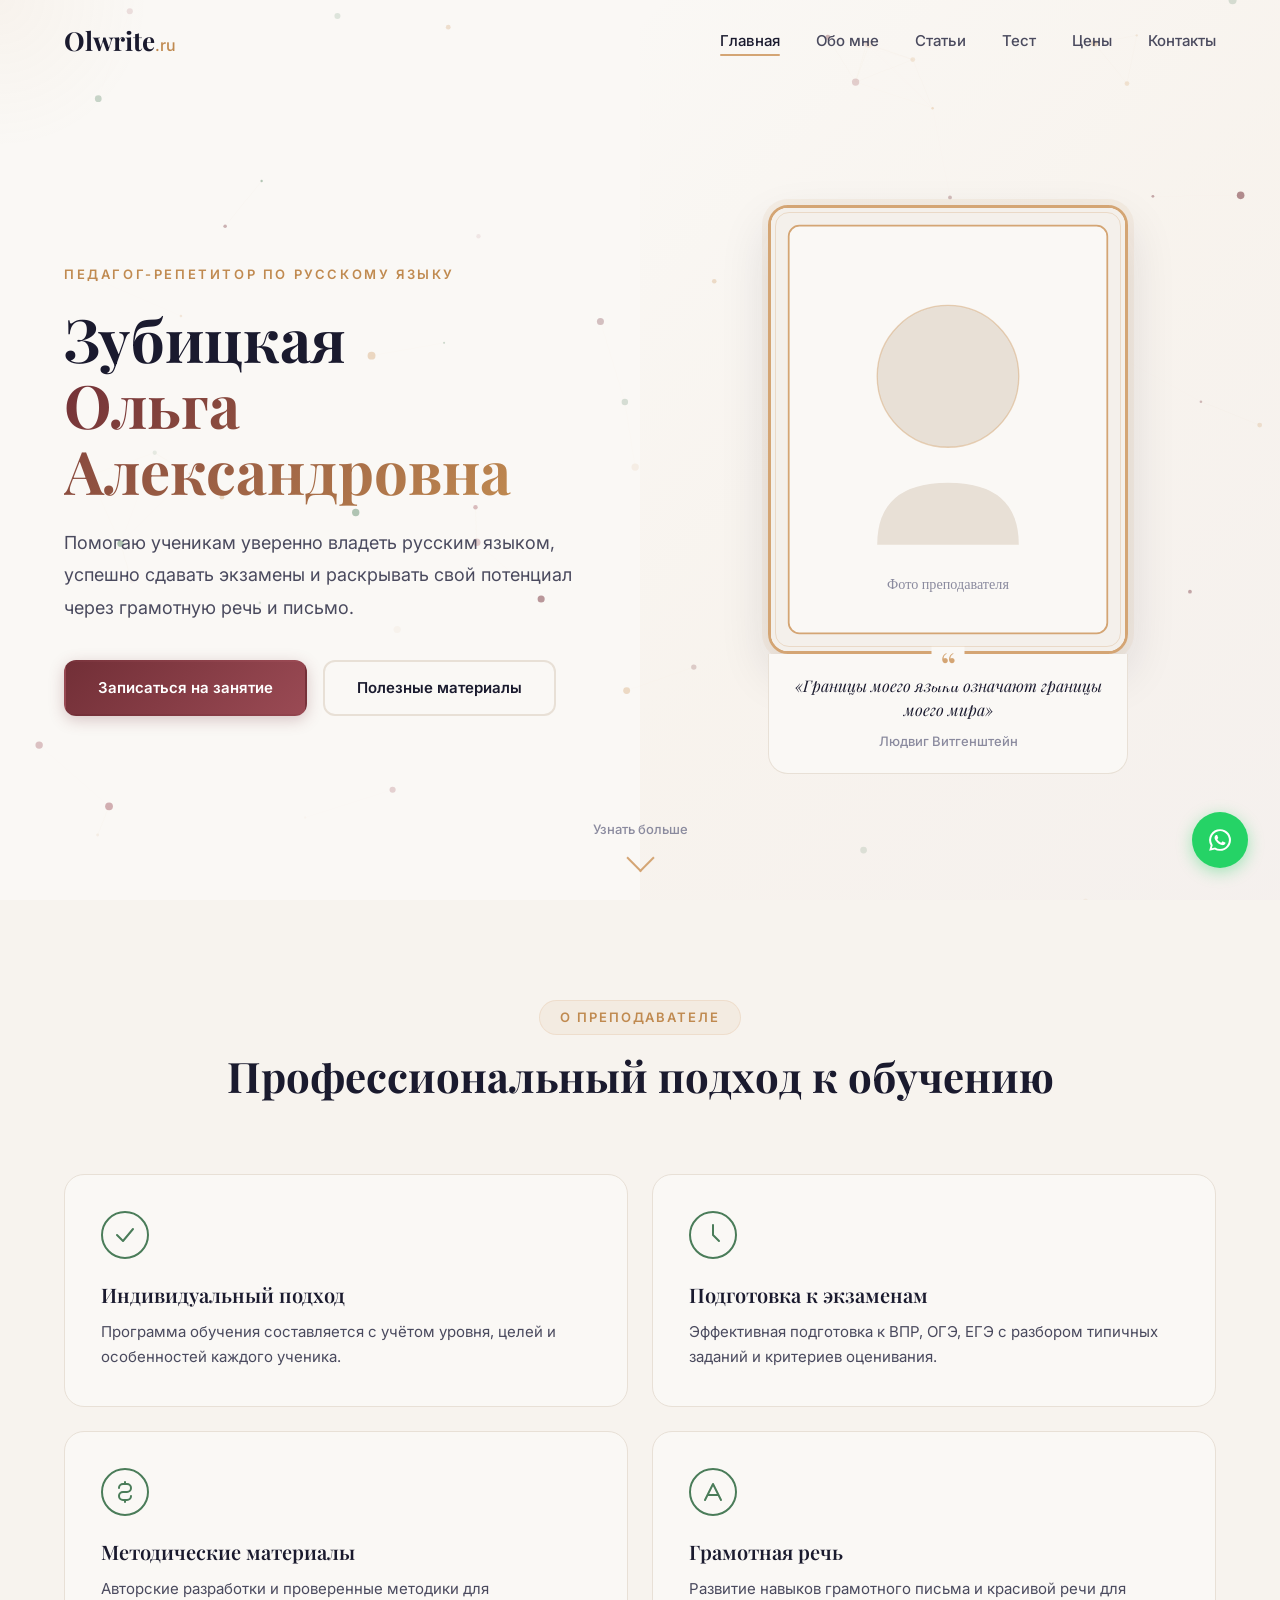
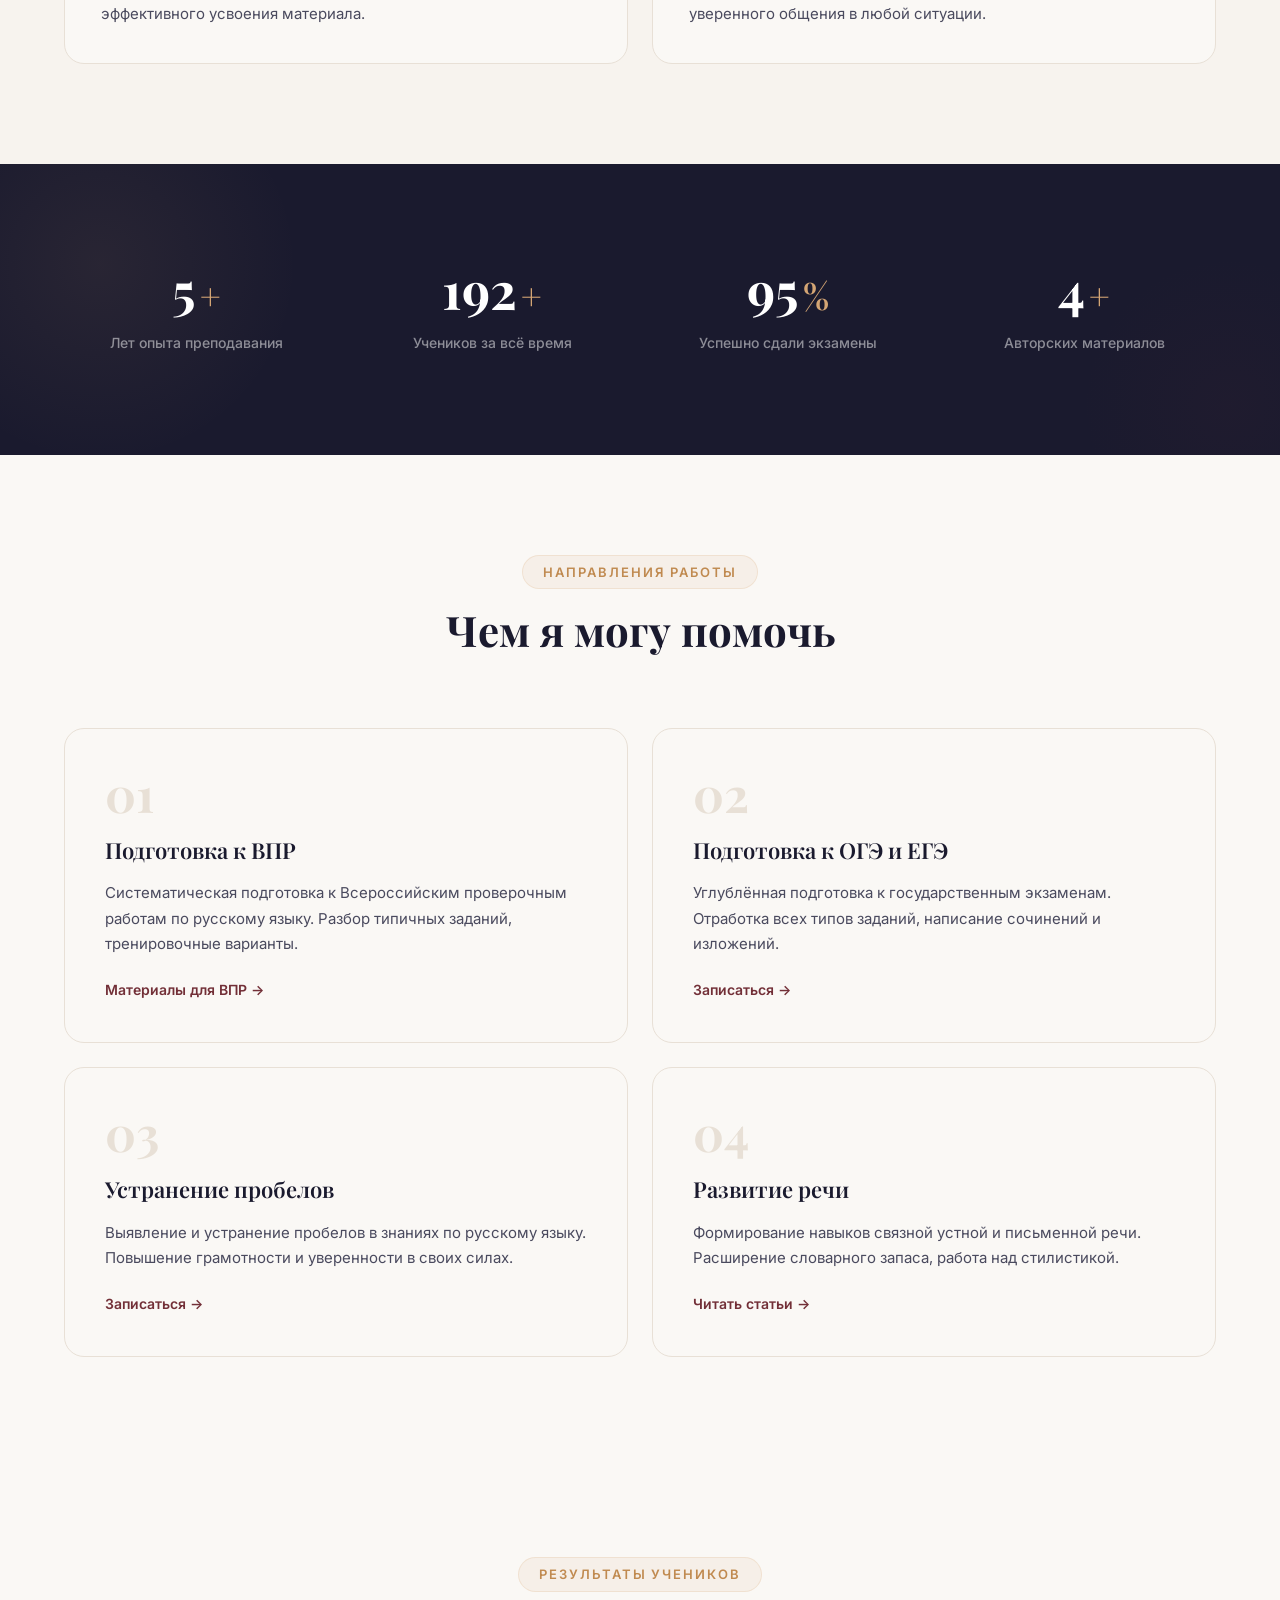
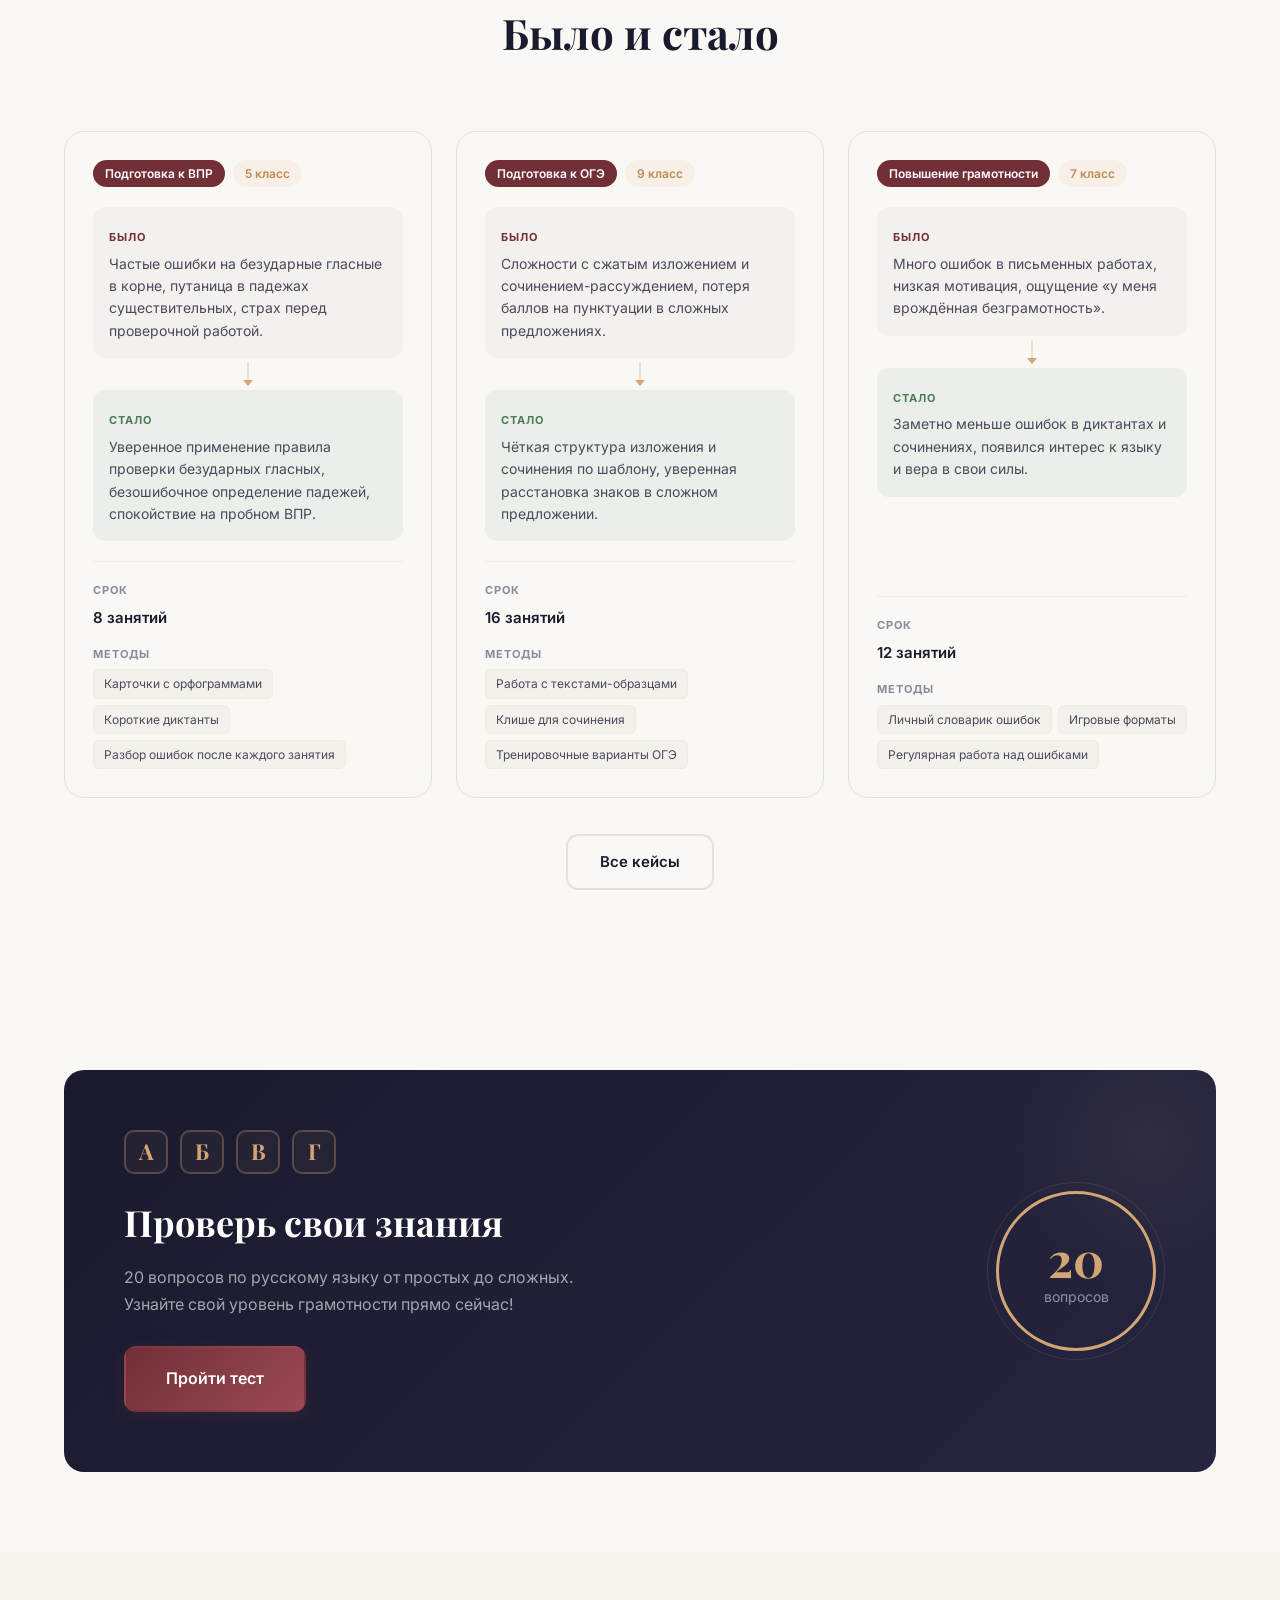
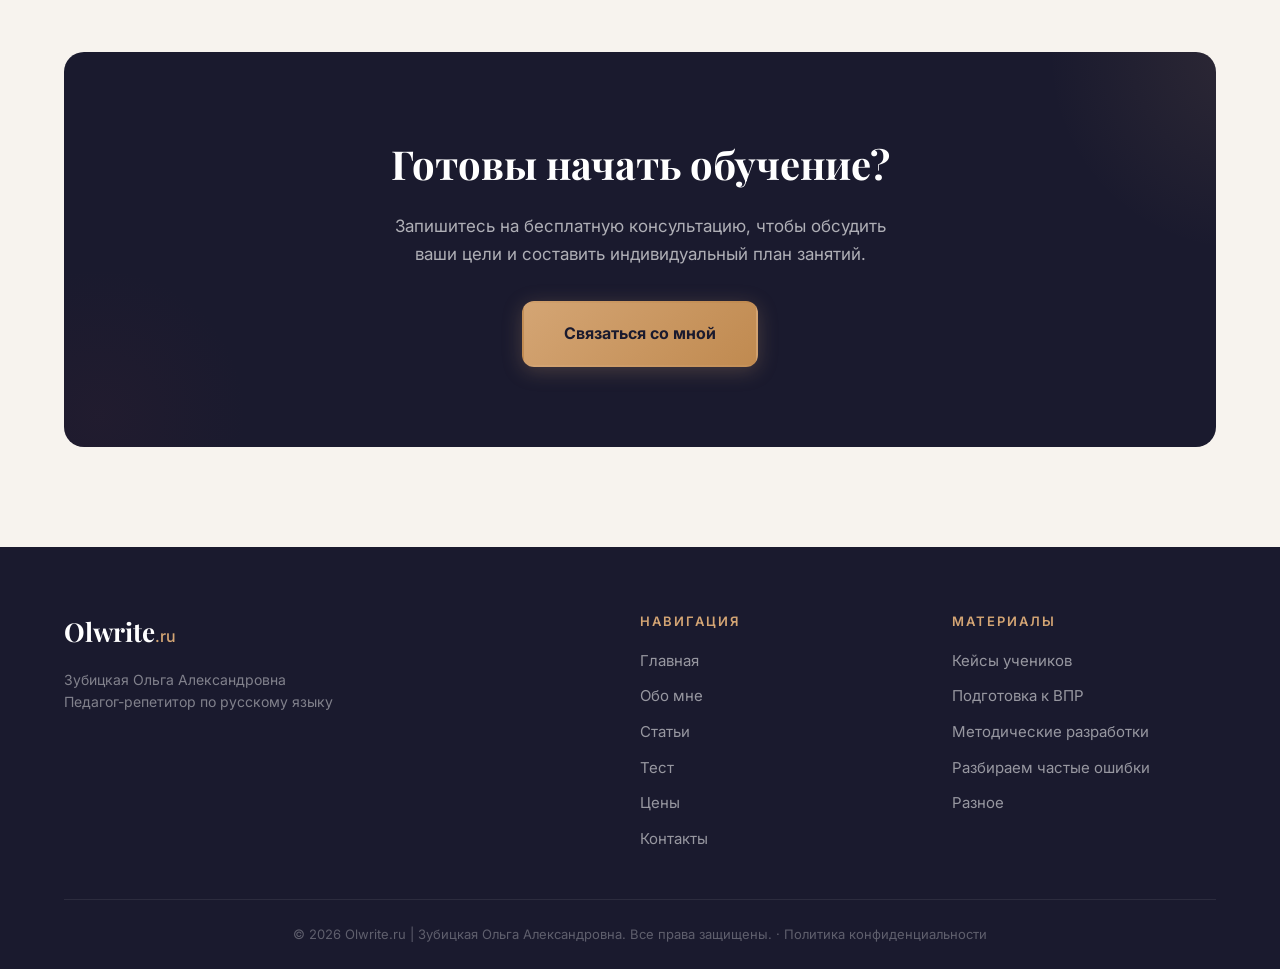
==== commit 6fc41ae5: "feat: implement roadmap phase 2 (content ecosystem) Data-driven articles (prerequisite for content r" ====
--- a/index.html
+++ b/index.html
@@ -179,6 +179,20 @@
         </div>
     </section>
 
+    <!-- Cases Preview Section -->
+    <section class="cases-preview section">
+        <div class="container">
+            <div class="section-header">
+                <span class="section-tag">Результаты учеников</span>
+                <h2 class="section-title">Было и стало</h2>
+            </div>
+            <div class="cases-grid" id="casesPreview"></div>
+            <div class="cases-preview-more">
+                <a href="cases.html" class="btn btn-outline">Все кейсы</a>
+            </div>
+        </div>
+    </section>
+
     <!-- Quiz Promo Section -->
     <section class="quiz-promo section">
         <div class="container">
@@ -240,8 +254,10 @@
                 <div class="footer-links">
                     <h4>Материалы</h4>
                     <ul>
+                        <li><a href="cases.html">Кейсы учеников</a></li>
                         <li><a href="articles.html?category=vpr">Подготовка к ВПР</a></li>
                         <li><a href="articles.html?category=methods">Методические разработки</a></li>
+                        <li><a href="articles.html?category=mistakes">Разбираем частые ошибки</a></li>
                         <li><a href="articles.html?category=other">Разное</a></li>
                     </ul>
                 </div>
@@ -252,6 +268,8 @@
         </div>
     </footer>
 
+    <script src="data/cases.js"></script>
     <script src="js/main.js"></script>
+    <script src="js/cases.js"></script>
 </body>
 </html>
--- a/css/style.css
+++ b/css/style.css
@@ -2758,3 +2758,582 @@
         bottom: 32px;
     }
 }
+
+/* ============================================================
+   Фаза 2 Roadmap: статьи (data-driven), страница статьи,
+   рубрика ошибок, скачиваемые шаблоны, мини-кейсы
+   ============================================================ */
+
+/* ===== Карточка-ссылка статьи ===== */
+.article-card {
+    display: block;
+    position: relative;
+}
+
+.article-card-image {
+    position: relative;
+}
+
+.article-badge {
+    position: absolute;
+    top: 12px;
+    right: 12px;
+    background: var(--accent);
+    color: #fff;
+    font-size: 11px;
+    font-weight: 700;
+    padding: 4px 12px;
+    border-radius: 100px;
+    letter-spacing: 0.03em;
+}
+
+.tag-mistakes {
+    background: rgba(212, 165, 116, 0.18);
+    color: var(--primary-dark);
+}
+
+/* ===== Страница статьи ===== */
+.article-page {
+    padding: 120px 0 80px;
+}
+
+.article-loading,
+.article-notfound {
+    text-align: center;
+    padding: 80px 0;
+    color: var(--text-light);
+}
+
+.article-notfound h1 {
+    font-family: var(--font-display);
+    font-size: 28px;
+    color: var(--text);
+    margin-bottom: 12px;
+}
+
+.article-notfound p {
+    margin-bottom: 24px;
+}
+
+.article-container {
+    max-width: 760px;
+}
+
+.breadcrumbs {
+    display: flex;
+    flex-wrap: wrap;
+    align-items: center;
+    gap: 8px;
+    font-size: 13px;
+    color: var(--text-light);
+    margin-bottom: 28px;
+}
+
+.breadcrumbs a {
+    color: var(--text-secondary);
+    transition: color var(--transition);
+}
+
+.breadcrumbs a:hover {
+    color: var(--primary-dark);
+}
+
+.breadcrumbs span {
+    color: var(--border);
+}
+
+.article-header {
+    margin-bottom: 32px;
+    padding-bottom: 28px;
+    border-bottom: 1px solid var(--border-light);
+}
+
+.article-header h1 {
+    font-family: var(--font-display);
+    font-size: clamp(26px, 4vw, 40px);
+    font-weight: 700;
+    line-height: 1.2;
+    color: var(--text);
+    margin: 14px 0 16px;
+}
+
+.article-header-meta {
+    display: flex;
+    gap: 10px;
+    font-size: 14px;
+    color: var(--text-light);
+}
+
+/* ===== Блоки тела статьи ===== */
+.article-body {
+    font-size: 17px;
+    line-height: 1.8;
+    color: var(--text-secondary);
+}
+
+.article-body h2 {
+    font-family: var(--font-display);
+    font-size: 24px;
+    font-weight: 700;
+    color: var(--text);
+    margin: 36px 0 14px;
+}
+
+.article-body h3 {
+    font-family: var(--font-display);
+    font-size: 20px;
+    font-weight: 600;
+    color: var(--text);
+    margin: 28px 0 12px;
+}
+
+.article-body p {
+    margin-bottom: 18px;
+}
+
+.article-body strong {
+    color: var(--text);
+    font-weight: 600;
+}
+
+.article-list,
+.article-ol {
+    margin: 0 0 18px;
+    padding-left: 0;
+}
+
+.article-ol {
+    counter-reset: ol-counter;
+}
+
+.article-list li,
+.article-ol li {
+    position: relative;
+    padding-left: 30px;
+    margin-bottom: 10px;
+    line-height: 1.7;
+}
+
+.article-list li::before {
+    content: '';
+    position: absolute;
+    left: 6px;
+    top: 12px;
+    width: 6px;
+    height: 6px;
+    border-radius: 50%;
+    background: var(--primary);
+}
+
+.article-ol li {
+    counter-increment: ol-counter;
+}
+
+.article-ol li::before {
+    content: counter(ol-counter);
+    position: absolute;
+    left: 0;
+    top: 2px;
+    width: 22px;
+    height: 22px;
+    display: flex;
+    align-items: center;
+    justify-content: center;
+    font-family: var(--font-display);
+    font-size: 13px;
+    font-weight: 700;
+    color: var(--accent);
+    background: var(--primary-bg);
+    border-radius: 50%;
+}
+
+.article-quote {
+    margin: 28px 0;
+    padding: 20px 28px;
+    border-left: 4px solid var(--primary);
+    background: var(--bg-warm);
+    border-radius: 0 var(--radius) var(--radius) 0;
+}
+
+.article-quote p {
+    font-family: var(--font-display);
+    font-style: italic;
+    font-size: 19px;
+    color: var(--text);
+    margin: 0;
+}
+
+.article-quote cite {
+    display: block;
+    margin-top: 10px;
+    font-style: normal;
+    font-size: 14px;
+    color: var(--text-light);
+}
+
+.article-callout {
+    margin: 28px 0;
+    padding: 20px 24px;
+    background: var(--green-bg);
+    border: 1px solid rgba(74, 124, 89, 0.25);
+    border-radius: var(--radius);
+    font-size: 16px;
+    color: var(--text-secondary);
+}
+
+/* Разбор ошибки внутри статьи */
+.article-mistake {
+    margin: 28px 0;
+    border: 1px solid var(--border);
+    border-radius: var(--radius);
+    overflow: hidden;
+}
+
+.mistake-row {
+    display: flex;
+    align-items: flex-start;
+    gap: 12px;
+    padding: 16px 20px;
+    font-size: 17px;
+}
+
+.mistake-row.wrong {
+    background: rgba(114, 47, 55, 0.05);
+    color: var(--accent);
+}
+
+.mistake-row.right {
+    background: var(--green-bg);
+    color: var(--green);
+    border-top: 1px solid var(--border-light);
+}
+
+.mistake-mark {
+    flex-shrink: 0;
+    font-weight: 700;
+    font-size: 18px;
+}
+
+.mistake-rule {
+    padding: 16px 20px;
+    font-size: 15px;
+    color: var(--text-secondary);
+    line-height: 1.7;
+    border-top: 1px solid var(--border-light);
+    background: var(--bg);
+}
+
+.mistake-rule strong {
+    color: var(--text);
+}
+
+/* Скачивание шаблона */
+.article-download {
+    display: flex;
+    align-items: center;
+    gap: 18px;
+    padding: 20px 24px;
+    margin-bottom: 32px;
+    border-radius: var(--radius);
+    border: 1px solid var(--border);
+    background: var(--bg-warm);
+}
+
+.article-download.free {
+    border-color: var(--primary-light);
+}
+
+.download-icon {
+    flex-shrink: 0;
+    width: 44px;
+    height: 44px;
+    display: flex;
+    align-items: center;
+    justify-content: center;
+    border-radius: 50%;
+    background: var(--primary-bg);
+    color: var(--accent);
+}
+
+.download-icon svg {
+    width: 24px;
+    height: 24px;
+}
+
+.download-info {
+    flex: 1;
+    display: flex;
+    flex-direction: column;
+}
+
+.download-info strong {
+    font-size: 16px;
+    color: var(--text);
+}
+
+.download-info span {
+    font-size: 13px;
+    color: var(--text-light);
+}
+
+.article-download .btn {
+    flex-shrink: 0;
+}
+
+/* CTA под статьёй */
+.article-cta {
+    margin-top: 48px;
+    padding: 36px;
+    text-align: center;
+    background: var(--bg-warm);
+    border-radius: var(--radius-lg);
+    border: 1px solid var(--border);
+}
+
+.article-cta h3 {
+    font-family: var(--font-display);
+    font-size: 22px;
+    font-weight: 700;
+    margin-bottom: 8px;
+}
+
+.article-cta p {
+    color: var(--text-secondary);
+    margin-bottom: 20px;
+}
+
+/* Читайте также */
+.article-related {
+    margin-top: 48px;
+}
+
+.related-title {
+    font-family: var(--font-display);
+    font-size: 22px;
+    font-weight: 700;
+    margin-bottom: 20px;
+    text-align: center;
+}
+
+.related-grid {
+    display: grid;
+    grid-template-columns: repeat(3, 1fr);
+    gap: 16px;
+}
+
+.related-card {
+    display: block;
+    padding: 20px;
+    border: 1px solid var(--border);
+    border-radius: var(--radius);
+    background: var(--bg);
+    transition: all var(--transition);
+}
+
+.related-card:hover {
+    border-color: var(--primary-light);
+    box-shadow: var(--shadow);
+    transform: translateY(-3px);
+}
+
+.related-card h4 {
+    font-family: var(--font-display);
+    font-size: 16px;
+    font-weight: 600;
+    color: var(--text);
+    line-height: 1.3;
+    margin: 10px 0 12px;
+}
+
+.related-read {
+    font-size: 12px;
+    color: var(--text-light);
+}
+
+/* ===== Мини-кейсы ===== */
+.cases-grid {
+    display: grid;
+    grid-template-columns: repeat(3, 1fr);
+    gap: 24px;
+}
+
+.case-card {
+    display: flex;
+    flex-direction: column;
+    background: var(--bg);
+    border: 1px solid var(--border);
+    border-radius: var(--radius-lg);
+    padding: 28px;
+    transition: all var(--transition);
+}
+
+.case-card:hover {
+    border-color: var(--primary-light);
+    box-shadow: var(--shadow-md);
+    transform: translateY(-4px);
+}
+
+.case-tags {
+    display: flex;
+    gap: 8px;
+    flex-wrap: wrap;
+    margin-bottom: 20px;
+}
+
+.case-tag {
+    font-size: 12px;
+    font-weight: 600;
+    padding: 4px 12px;
+    border-radius: 100px;
+}
+
+.case-tag.goal {
+    background: var(--accent);
+    color: #fff;
+}
+
+.case-tag.grade {
+    background: var(--primary-bg);
+    color: var(--primary-dark);
+}
+
+.case-flow {
+    flex: 1;
+}
+
+.case-stage {
+    padding: 16px;
+    border-radius: var(--radius);
+}
+
+.case-stage.before {
+    background: rgba(114, 47, 55, 0.04);
+}
+
+.case-stage.after {
+    background: var(--green-bg);
+}
+
+.case-stage-label {
+    display: inline-block;
+    font-size: 11px;
+    font-weight: 700;
+    text-transform: uppercase;
+    letter-spacing: 0.08em;
+    margin-bottom: 6px;
+}
+
+.case-stage.before .case-stage-label {
+    color: var(--accent);
+}
+
+.case-stage.after .case-stage-label {
+    color: var(--green);
+}
+
+.case-stage p {
+    font-size: 14px;
+    line-height: 1.6;
+    color: var(--text-secondary);
+    margin: 0;
+}
+
+.case-arrow {
+    width: 2px;
+    height: 24px;
+    margin: 4px auto;
+    position: relative;
+    background: var(--border);
+}
+
+.case-arrow::after {
+    content: '';
+    position: absolute;
+    bottom: 0;
+    left: 50%;
+    transform: translateX(-50%);
+    border-left: 5px solid transparent;
+    border-right: 5px solid transparent;
+    border-top: 6px solid var(--primary);
+}
+
+.case-footer {
+    margin-top: 20px;
+    padding-top: 20px;
+    border-top: 1px solid var(--border-light);
+}
+
+.case-meta-label {
+    display: block;
+    font-size: 11px;
+    font-weight: 700;
+    text-transform: uppercase;
+    letter-spacing: 0.08em;
+    color: var(--text-light);
+    margin-bottom: 6px;
+}
+
+.case-duration {
+    font-size: 15px;
+    font-weight: 600;
+    color: var(--text);
+    margin-bottom: 16px;
+}
+
+.case-method-tags {
+    display: flex;
+    flex-wrap: wrap;
+    gap: 6px;
+}
+
+.case-method-tags span {
+    font-size: 12px;
+    padding: 4px 10px;
+    background: var(--bg-alt);
+    border: 1px solid var(--border-light);
+    border-radius: 6px;
+    color: var(--text-secondary);
+}
+
+.cases-preview-more {
+    text-align: center;
+    margin-top: 36px;
+}
+
+.cases-note {
+    max-width: 720px;
+    margin: 40px auto 0;
+    text-align: center;
+    font-size: 13px;
+    color: var(--text-light);
+    line-height: 1.6;
+}
+
+/* ===== Адаптив Фазы 2 ===== */
+@media (max-width: 1024px) {
+    .cases-grid {
+        grid-template-columns: 1fr;
+        max-width: 560px;
+        margin-left: auto;
+        margin-right: auto;
+    }
+
+    .related-grid {
+        grid-template-columns: 1fr;
+    }
+}
+
+@media (max-width: 640px) {
+    .article-download {
+        flex-direction: column;
+        text-align: center;
+    }
+
+    .article-download .download-info {
+        align-items: center;
+    }
+
+    .article-download .btn {
+        width: 100%;
+    }
+}
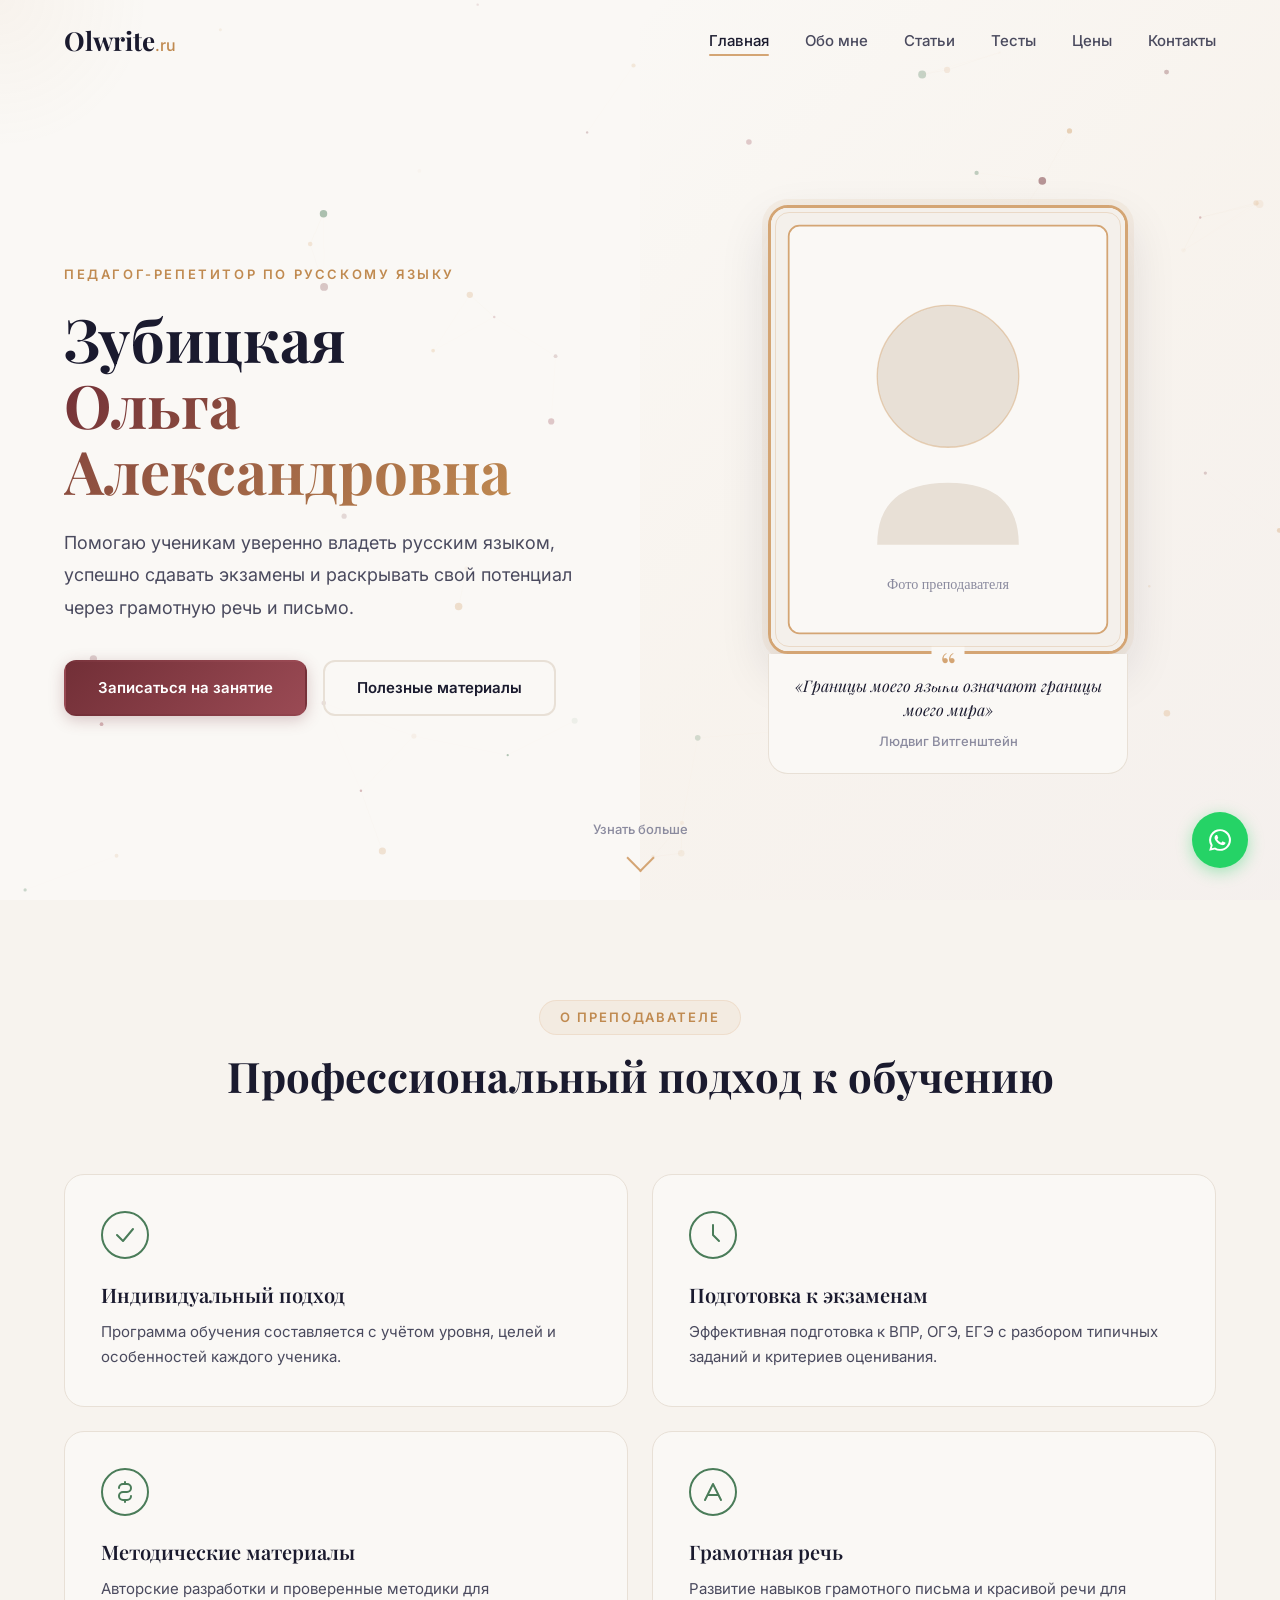
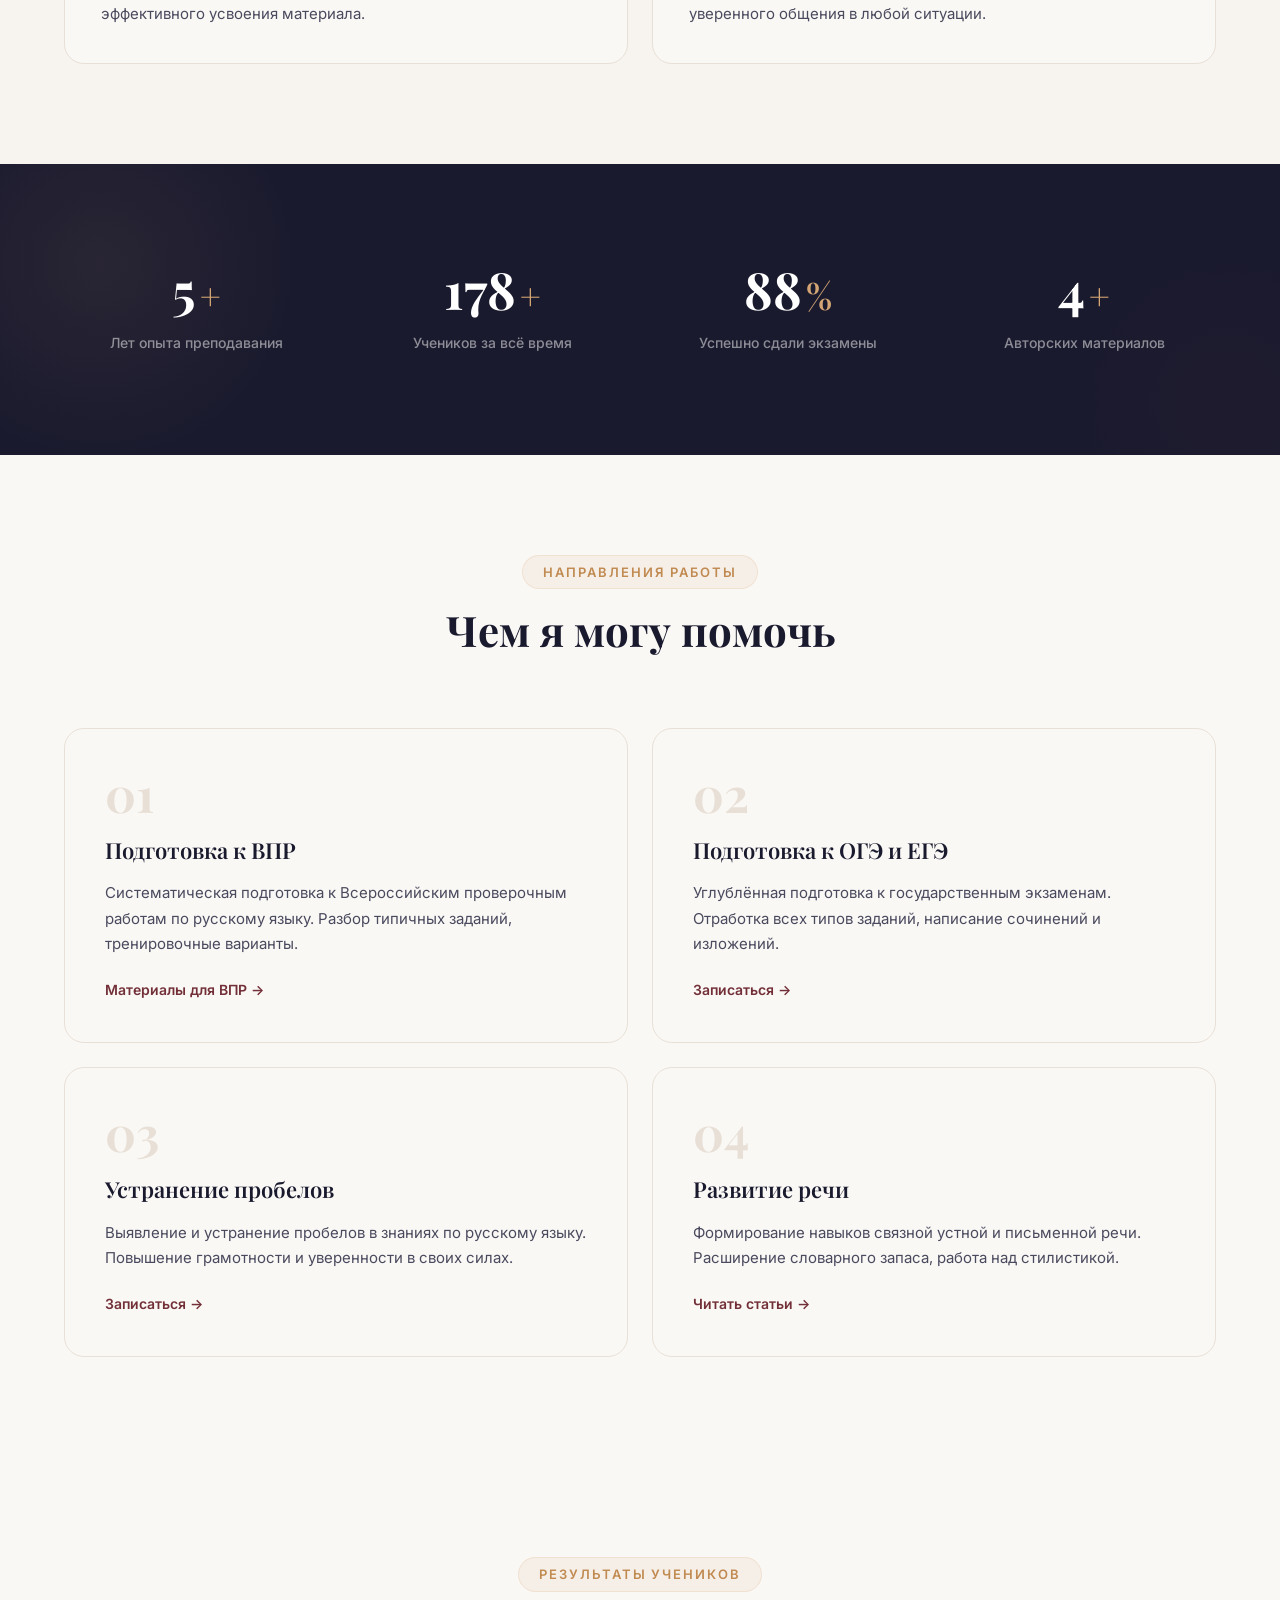
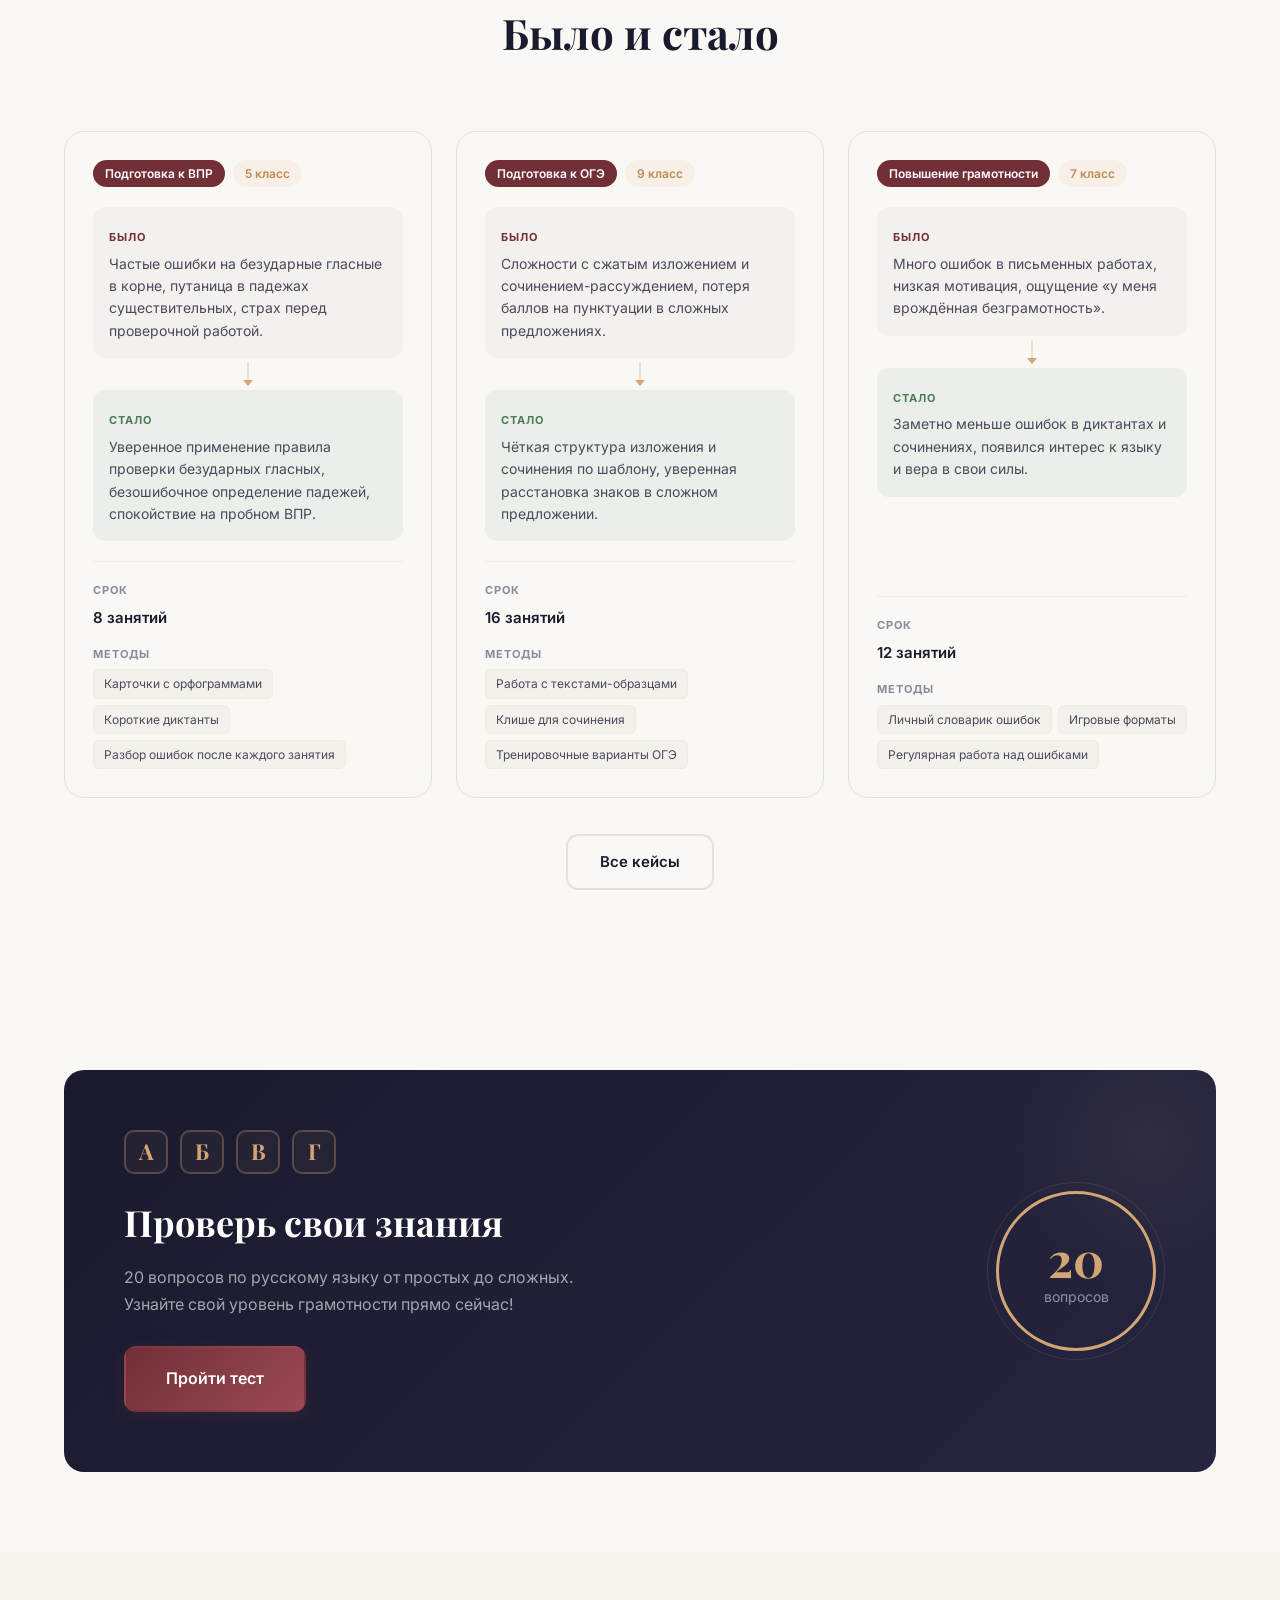
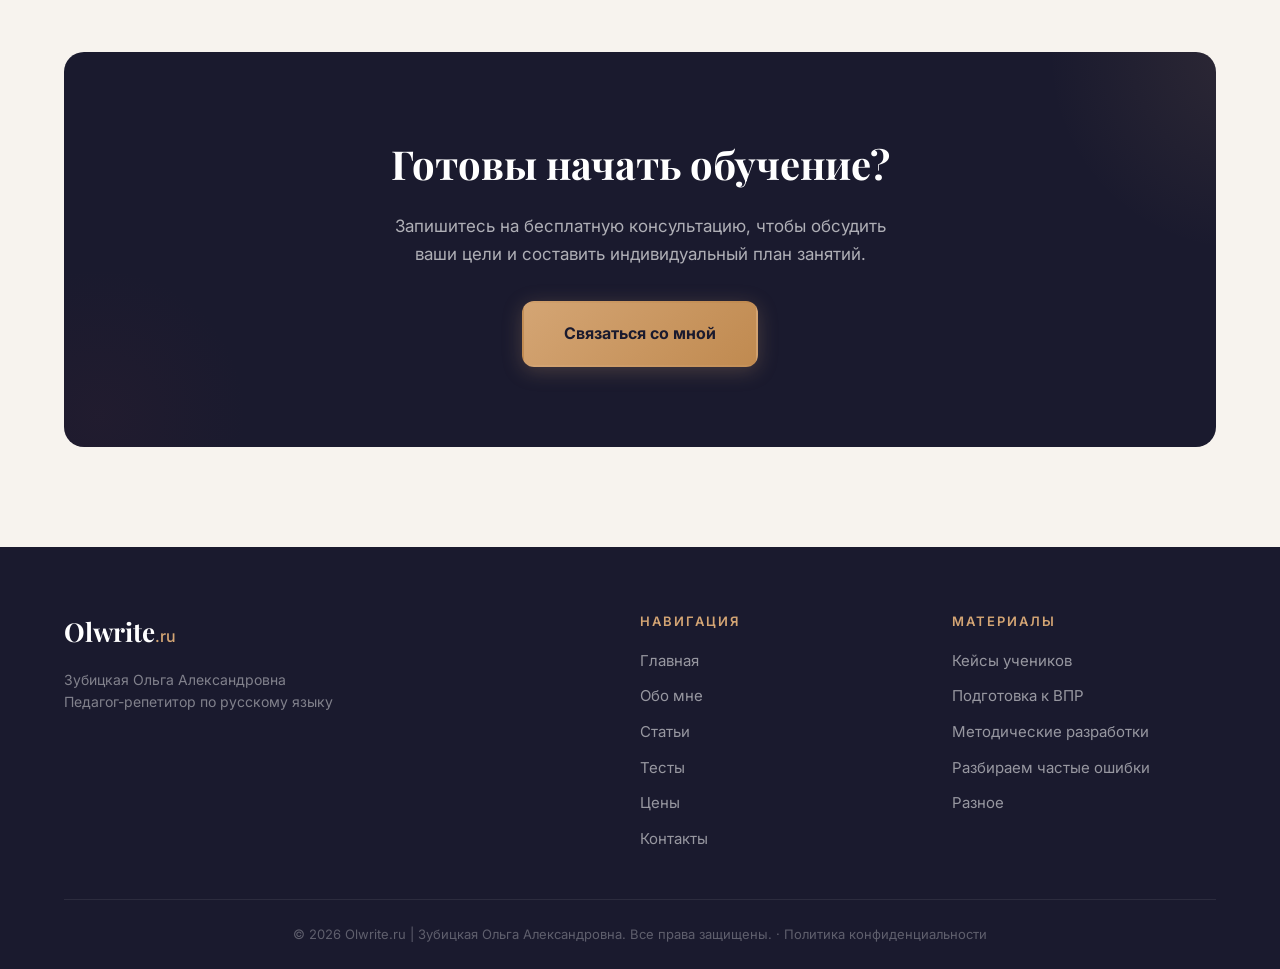
==== commit c3de6c8d: "feat: roadmap phase 3 infrastructure — tests catalog - tests.html: catalog listing all tests (АБВГ +" ====
--- a/index.html
+++ b/index.html
@@ -27,7 +27,7 @@
                 <li><a href="index.html" class="active">Главная</a></li>
                 <li><a href="about.html">Обо мне</a></li>
                 <li><a href="articles.html">Статьи</a></li>
-                <li><a href="test.html">Тест</a></li>
+                <li><a href="tests.html">Тесты</a></li>
                 <li><a href="prices.html">Цены</a></li>
                 <li><a href="contacts.html">Контакты</a></li>
             </ul>
@@ -206,7 +206,7 @@
                     </div>
                     <h2>Проверь свои знания</h2>
                     <p>20 вопросов по русскому языку от простых до сложных. Узнайте свой уровень грамотности прямо сейчас!</p>
-                    <a href="test.html" class="btn btn-primary btn-lg">Пройти тест</a>
+                    <a href="tests.html" class="btn btn-primary btn-lg">Пройти тест</a>
                 </div>
                 <div class="quiz-promo-decoration">
                     <div class="quiz-promo-circle">
@@ -246,7 +246,7 @@
                         <li><a href="index.html">Главная</a></li>
                         <li><a href="about.html">Обо мне</a></li>
                         <li><a href="articles.html">Статьи</a></li>
-                        <li><a href="test.html">Тест</a></li>
+                        <li><a href="tests.html">Тесты</a></li>
                         <li><a href="prices.html">Цены</a></li>
                         <li><a href="contacts.html">Контакты</a></li>
                     </ul>
--- a/css/style.css
+++ b/css/style.css
@@ -3337,3 +3337,247 @@
         width: 100%;
     }
 }
+
+/* ============================================================
+   Фаза 3 Roadmap: каталог тестов + история результатов
+   ============================================================ */
+
+/* ===== Каталог тестов ===== */
+.tests-catalog-section {
+    background: var(--bg);
+}
+
+.tests-grid {
+    display: grid;
+    grid-template-columns: repeat(2, 1fr);
+    gap: 24px;
+}
+
+.test-card {
+    display: flex;
+    align-items: center;
+    gap: 20px;
+    background: var(--bg);
+    border: 1px solid var(--border);
+    border-radius: var(--radius-lg);
+    padding: 28px;
+    transition: all var(--transition);
+}
+
+.test-card:hover {
+    border-color: var(--primary-light);
+    box-shadow: var(--shadow-md);
+    transform: translateY(-4px);
+}
+
+.test-card-icon {
+    flex-shrink: 0;
+}
+
+.test-icon-letters {
+    display: grid;
+    grid-template-columns: repeat(2, 1fr);
+    gap: 4px;
+}
+
+.test-icon-letters span {
+    width: 26px;
+    height: 26px;
+    display: flex;
+    align-items: center;
+    justify-content: center;
+    font-family: var(--font-display);
+    font-weight: 700;
+    font-size: 13px;
+    border-radius: 6px;
+    border: 1.5px solid var(--primary);
+    color: var(--primary-dark);
+    background: var(--primary-bg);
+}
+
+.test-icon-grade {
+    width: 60px;
+    height: 60px;
+    border-radius: 50%;
+    background: linear-gradient(135deg, var(--primary), var(--accent));
+    color: #fff;
+    display: flex;
+    flex-direction: column;
+    align-items: center;
+    justify-content: center;
+    font-family: var(--font-display);
+    font-size: 24px;
+    font-weight: 700;
+    line-height: 1;
+}
+
+.test-icon-grade small {
+    font-size: 9px;
+    font-weight: 500;
+    text-transform: uppercase;
+    letter-spacing: 0.05em;
+    margin-top: 2px;
+}
+
+.test-card-body {
+    flex: 1;
+    min-width: 0;
+}
+
+.test-card-tag {
+    display: inline-block;
+    font-size: 12px;
+    font-weight: 600;
+    padding: 3px 10px;
+    border-radius: 100px;
+    margin-bottom: 10px;
+}
+
+.test-card-tag.tag-general {
+    background: var(--green-bg);
+    color: var(--green);
+}
+
+.test-card-tag.tag-vpr {
+    background: var(--primary-bg);
+    color: var(--primary-dark);
+}
+
+.test-card-body h3 {
+    font-family: var(--font-display);
+    font-size: 19px;
+    font-weight: 600;
+    margin-bottom: 8px;
+    color: var(--text);
+}
+
+.test-card-body p {
+    font-size: 14px;
+    color: var(--text-secondary);
+    line-height: 1.6;
+    margin-bottom: 14px;
+}
+
+.test-card-meta {
+    display: flex;
+    gap: 16px;
+    font-size: 13px;
+    color: var(--text-light);
+}
+
+.test-card-arrow {
+    flex-shrink: 0;
+    width: 10px;
+    height: 10px;
+    border-right: 2px solid var(--text-light);
+    border-top: 2px solid var(--text-light);
+    transform: rotate(45deg);
+    transition: all var(--transition);
+}
+
+.test-card:hover .test-card-arrow {
+    border-color: var(--primary);
+    transform: rotate(45deg) translate(2px, -2px);
+}
+
+/* ===== История результатов ===== */
+.results-history-section {
+    background: var(--bg-warm);
+}
+
+.results-history {
+    max-width: 640px;
+    margin: 0 auto;
+    display: flex;
+    flex-direction: column;
+    gap: 10px;
+}
+
+.history-item {
+    display: flex;
+    align-items: center;
+    justify-content: space-between;
+    gap: 16px;
+    padding: 16px 20px;
+    background: var(--bg);
+    border: 1px solid var(--border);
+    border-radius: var(--radius);
+    transition: all var(--transition);
+}
+
+.history-item:hover {
+    border-color: var(--primary-light);
+    box-shadow: var(--shadow);
+}
+
+.history-item-info {
+    display: flex;
+    flex-direction: column;
+    gap: 2px;
+    min-width: 0;
+}
+
+.history-item-title {
+    font-size: 15px;
+    font-weight: 600;
+    color: var(--text);
+    overflow: hidden;
+    text-overflow: ellipsis;
+    white-space: nowrap;
+}
+
+.history-item-date {
+    font-size: 12px;
+    color: var(--text-light);
+}
+
+.history-item-score {
+    flex-shrink: 0;
+    font-family: var(--font-display);
+    font-weight: 700;
+    font-size: 16px;
+    padding: 6px 14px;
+    border-radius: 100px;
+}
+
+.history-item-score.good {
+    background: var(--green-bg);
+    color: var(--green);
+}
+
+.history-item-score.mid {
+    background: var(--primary-bg);
+    color: var(--primary-dark);
+}
+
+.history-item-score.low {
+    background: rgba(114, 47, 55, 0.08);
+    color: var(--accent);
+}
+
+.history-empty {
+    text-align: center;
+    color: var(--text-light);
+    font-size: 14px;
+}
+
+/* ===== Адаптив каталога тестов ===== */
+@media (max-width: 900px) {
+    .tests-grid {
+        grid-template-columns: 1fr;
+    }
+}
+
+@media (max-width: 480px) {
+    .test-card {
+        flex-wrap: wrap;
+    }
+
+    .test-card-arrow {
+        display: none;
+    }
+
+    .history-item {
+        flex-wrap: wrap;
+    }
+}
